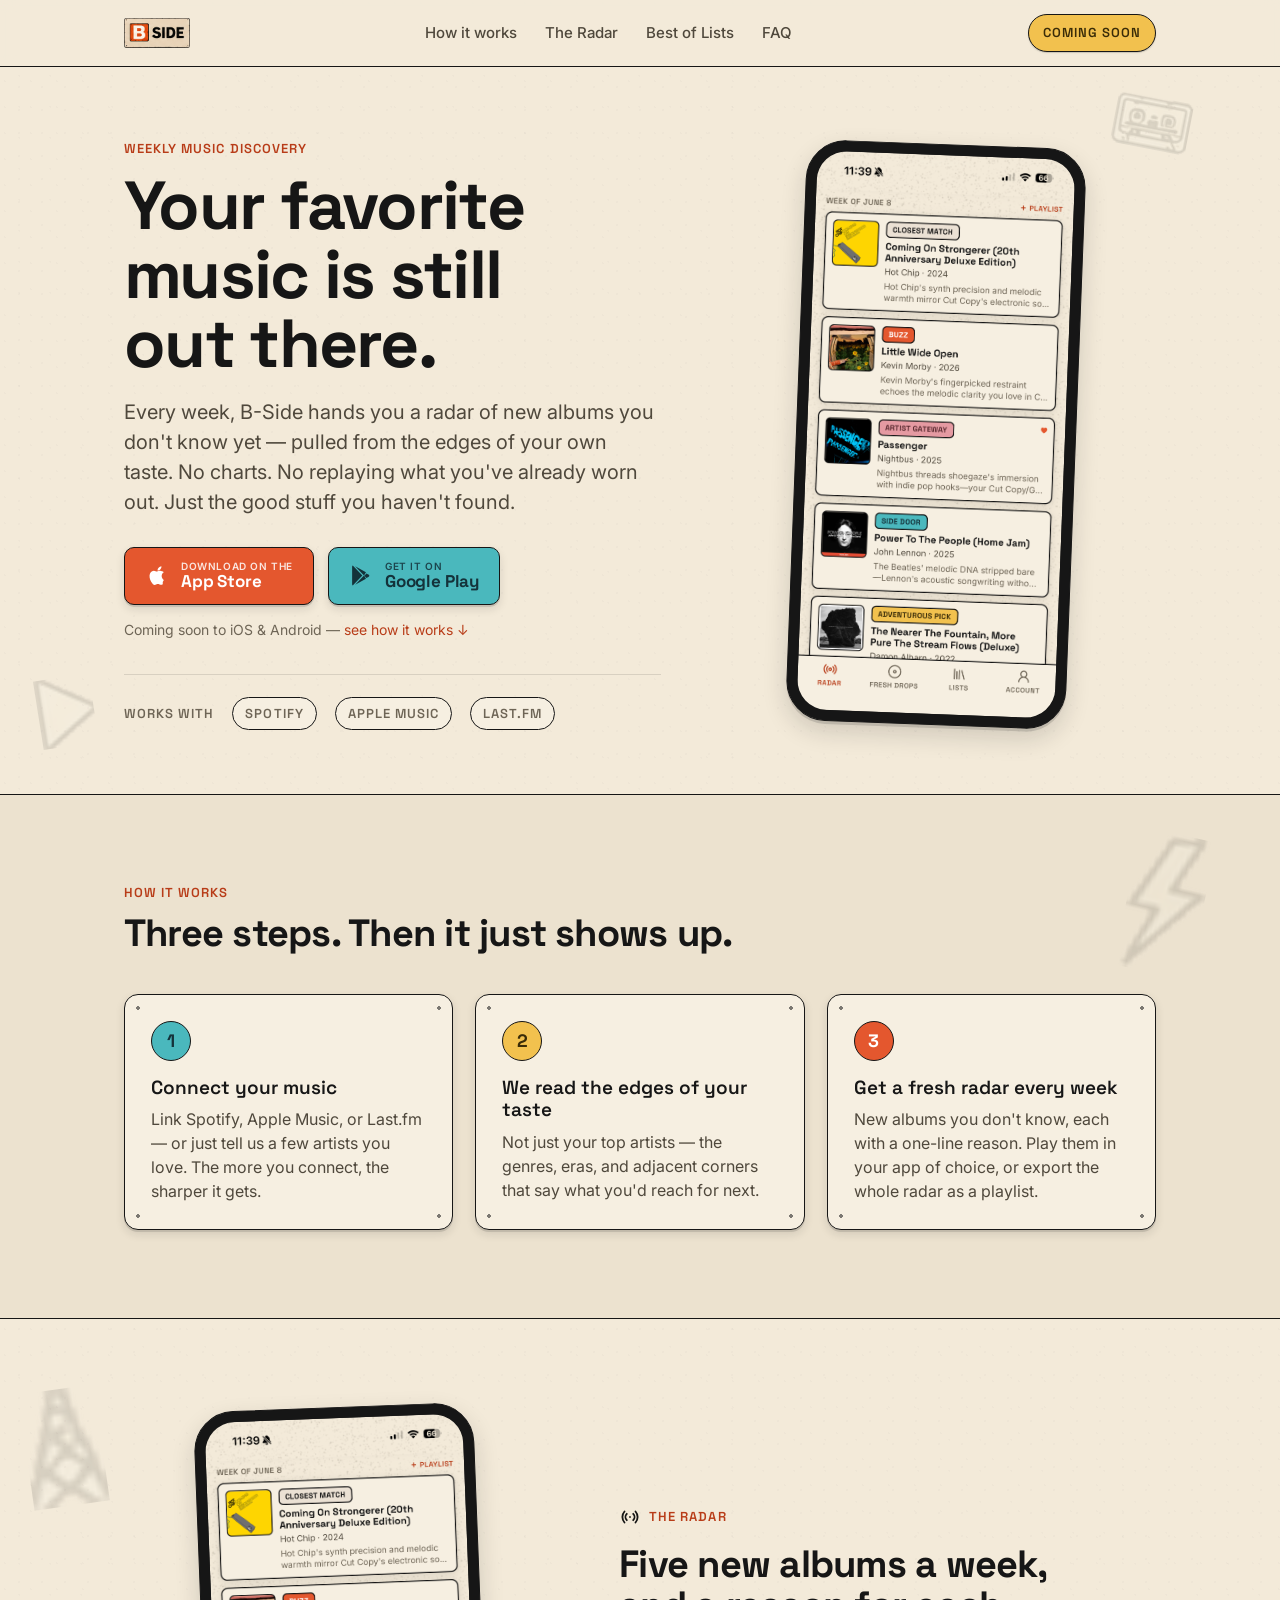
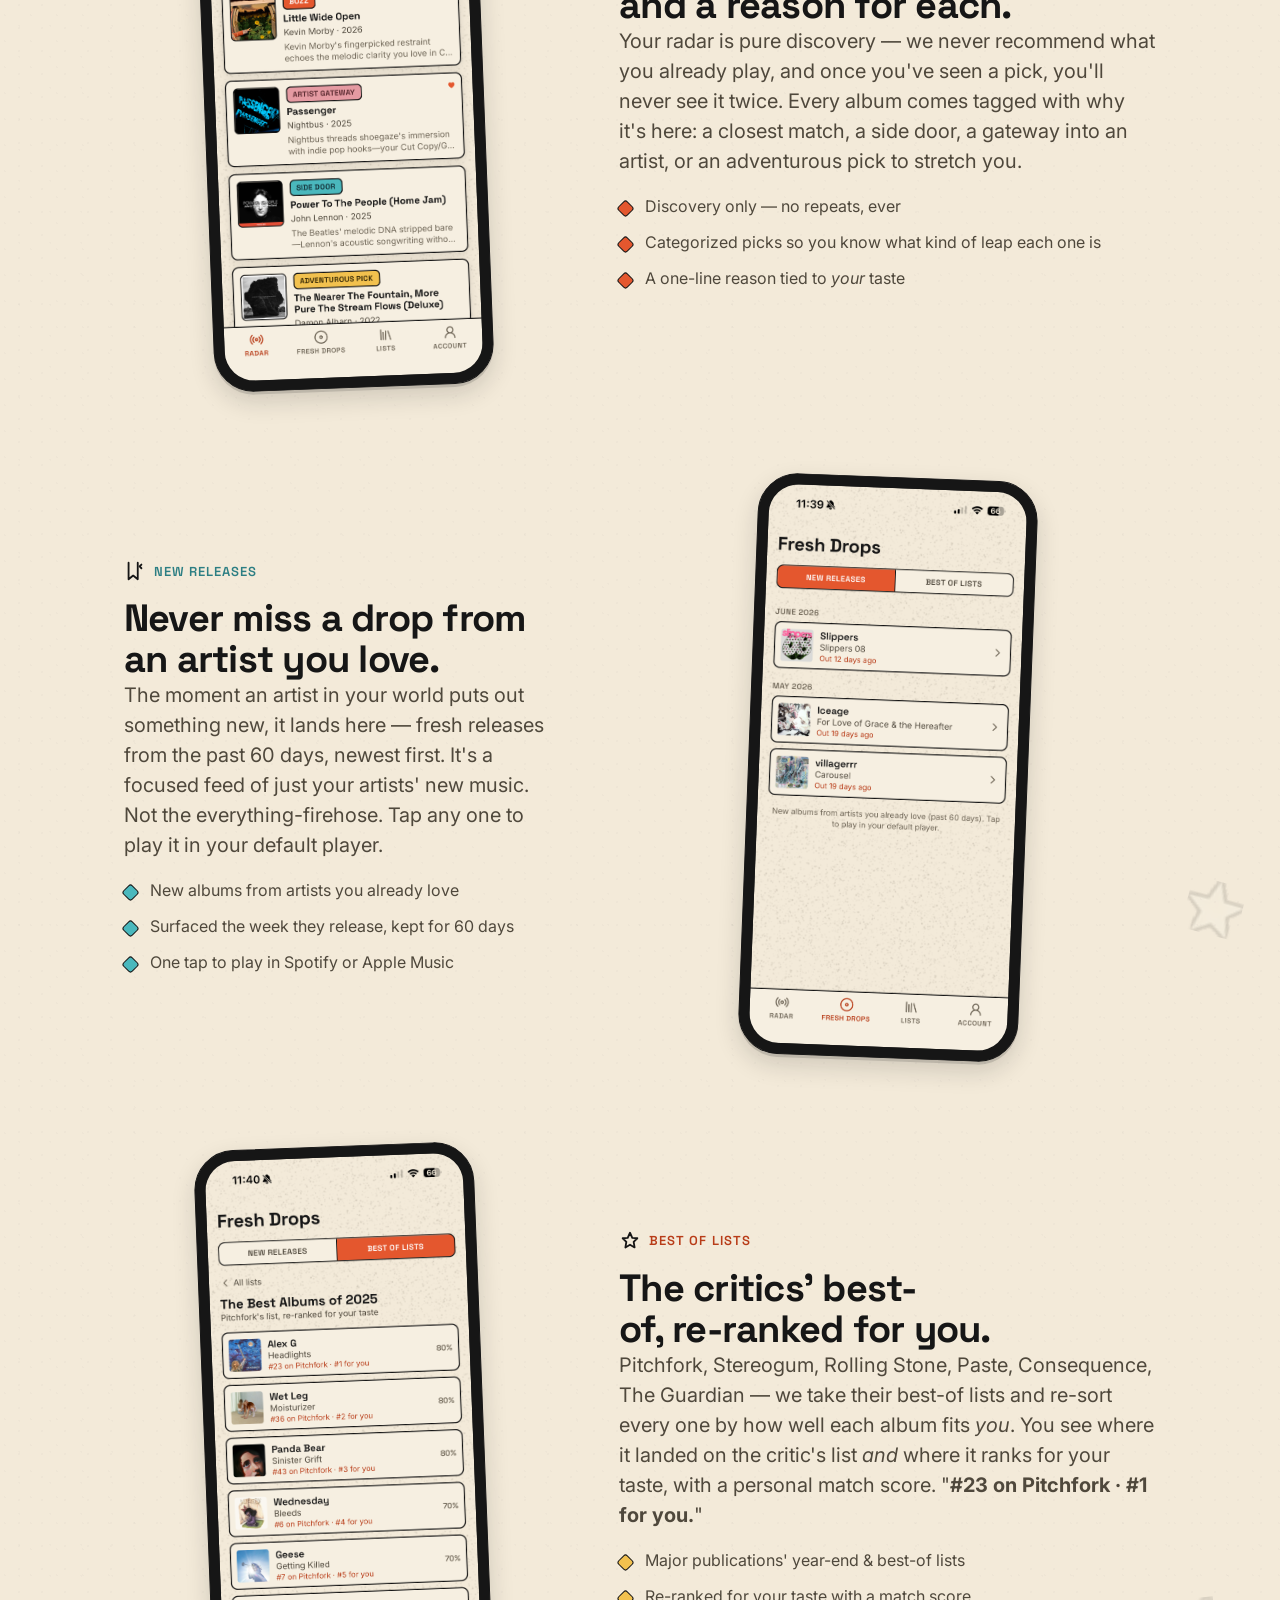
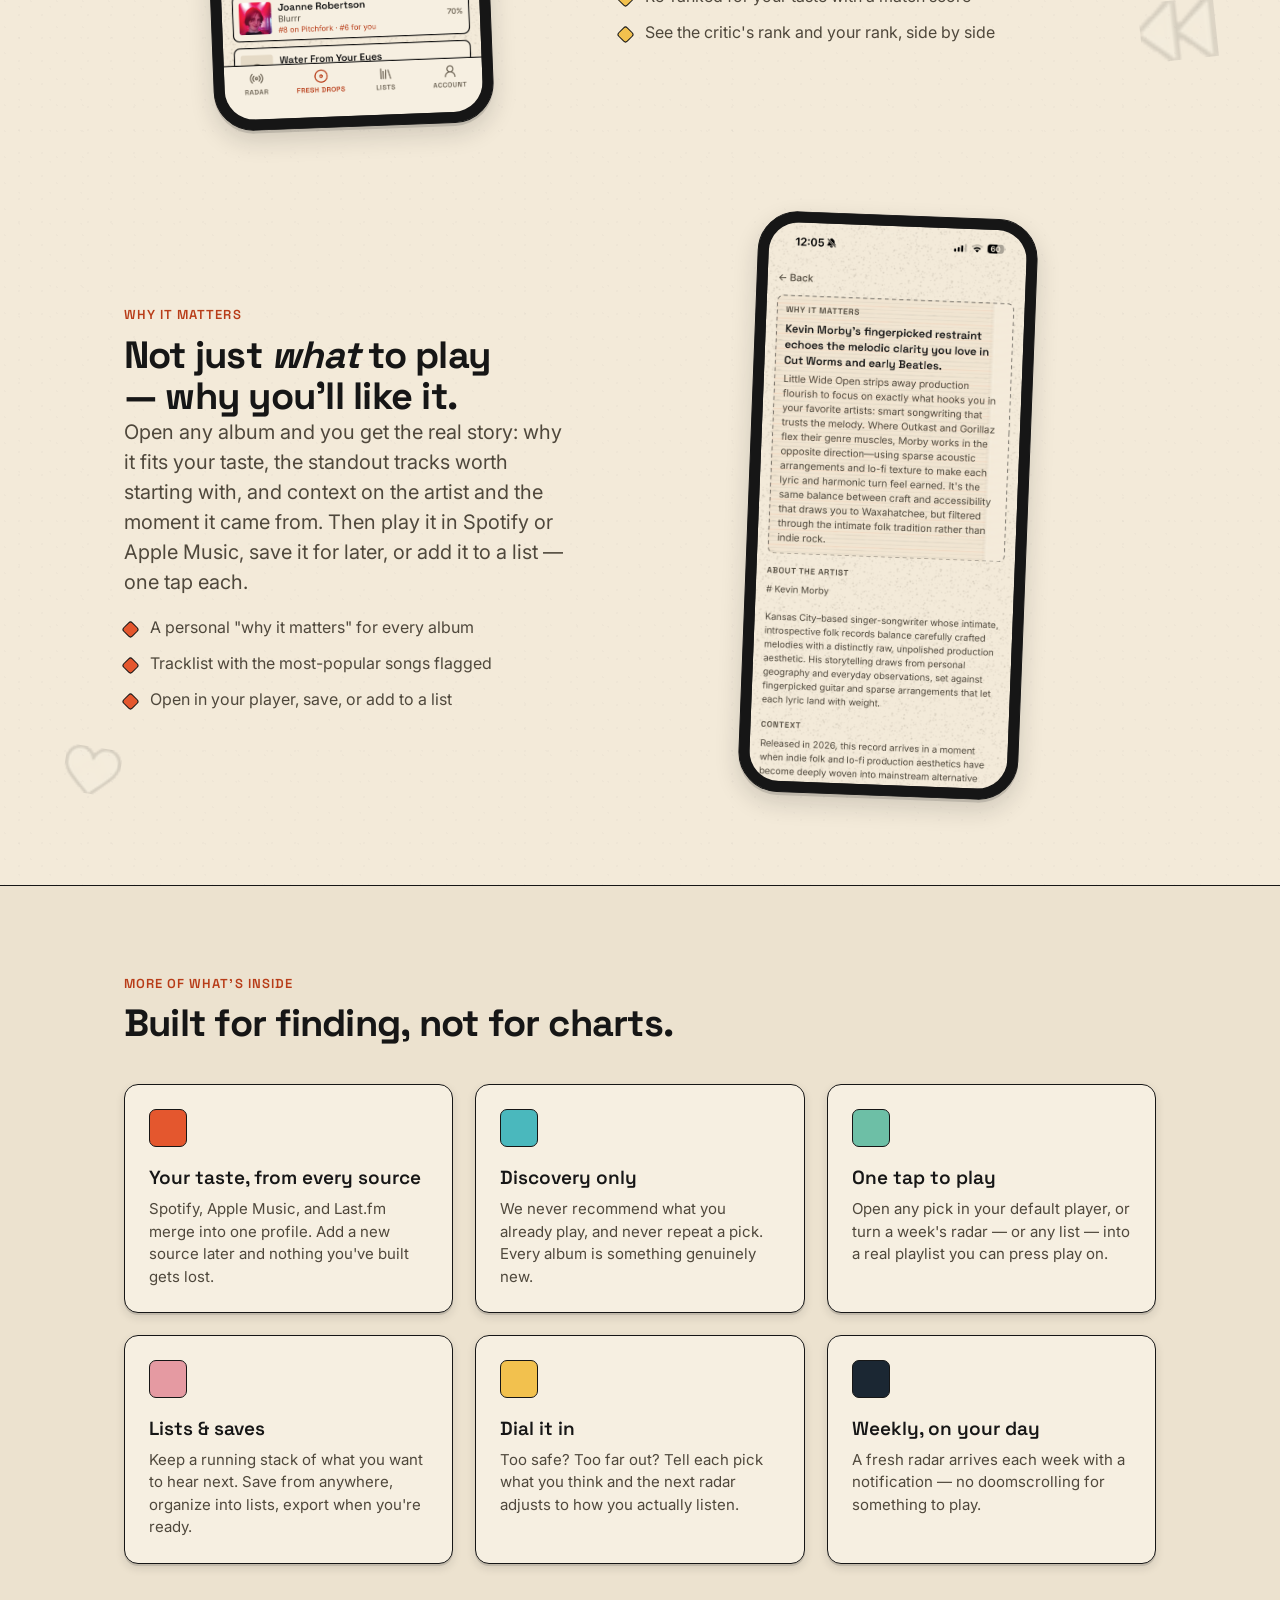
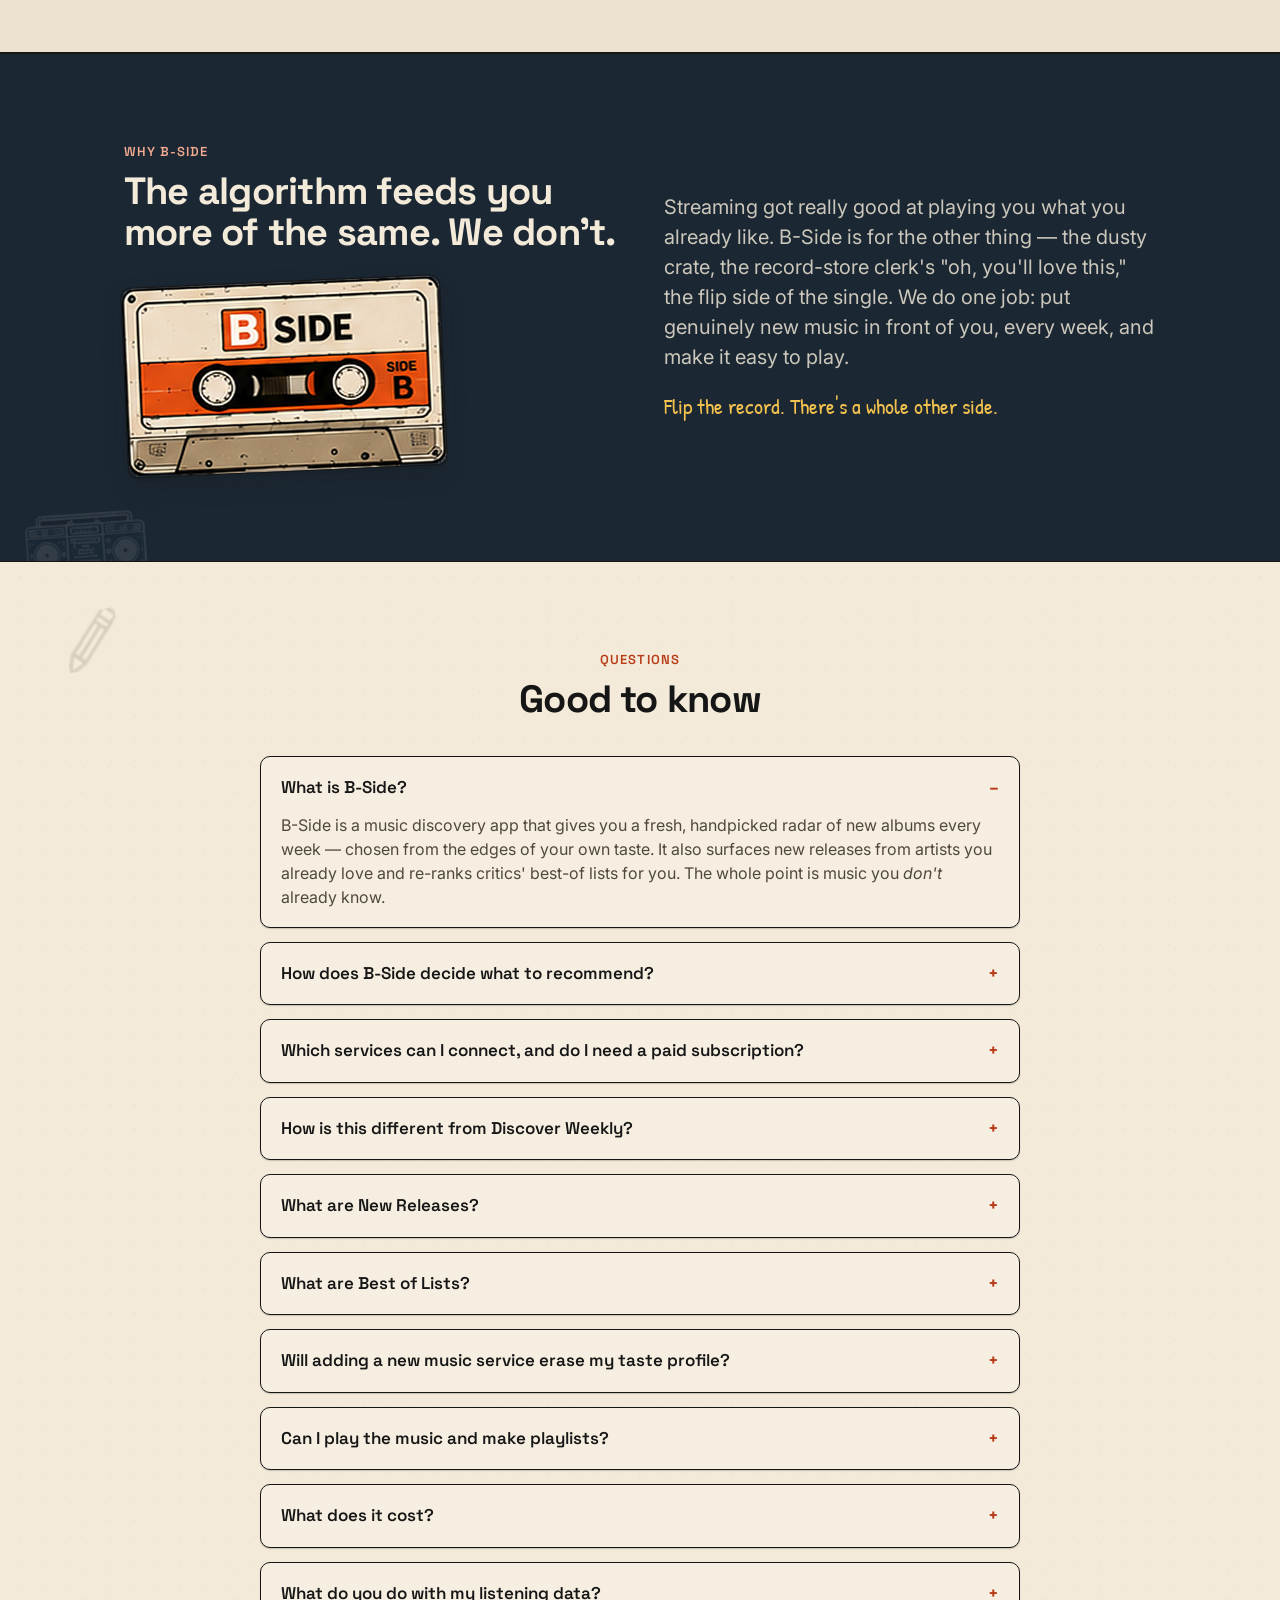
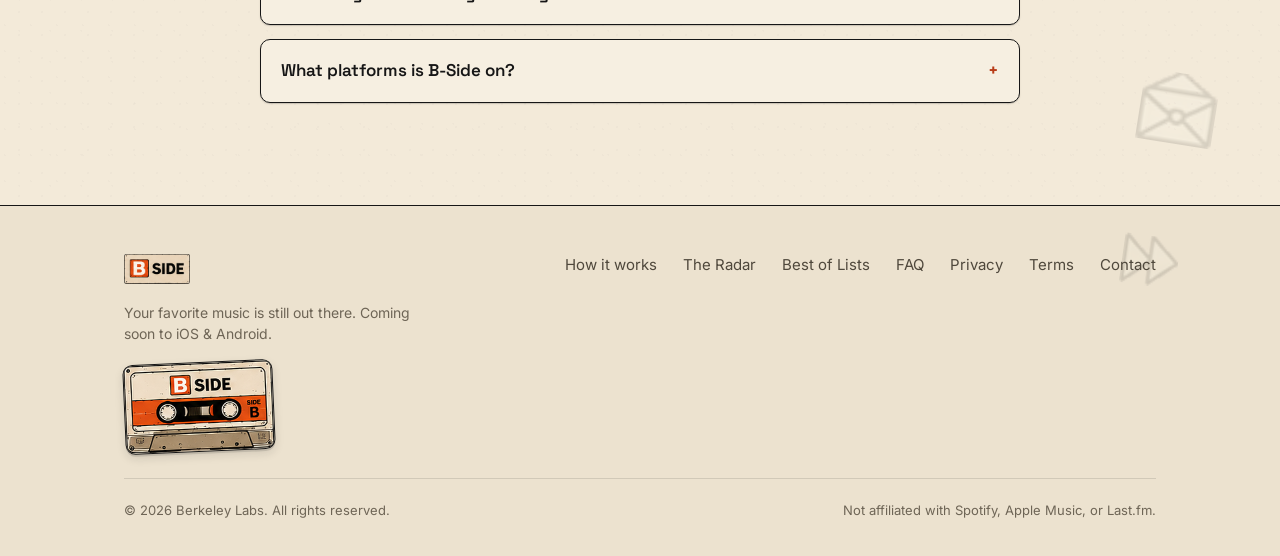
==== index.html @ 0d9038e8 "Landing v2: real screenshots, store buttons, brand assets, SEO, funky scatter - Replace fake hero mo" ====
<!DOCTYPE html>
<html lang="en">
<head>
  <meta charset="UTF-8" />
  <meta name="viewport" content="width=device-width, initial-scale=1.0" />

  <!-- Primary SEO -->
  <title>B-Side — Discover new music you'll actually love, every week</title>
  <meta name="description" content="B-Side is a weekly music discovery app. Connect Spotify, Apple Music, or Last.fm and get a handpicked radar of new albums you don't know yet — plus new releases from artists you love and critics' best-of lists re-ranked for your taste. Discovery only. No repeats." />
  <link rel="canonical" href="https://trybside.com/" />
  <meta name="theme-color" content="#F3EAD9" />
  <link rel="icon" href="assets/app-icon-ios.png" />
  <link rel="apple-touch-icon" href="assets/app-icon-ios.png" />

  <!-- Open Graph / Twitter -->
  <meta property="og:type" content="website" />
  <meta property="og:site_name" content="B-Side" />
  <meta property="og:title" content="B-Side — Discover new music you'll actually love, every week" />
  <meta property="og:description" content="A weekly radar of albums you don't know yet, from the edges of your own taste. New releases from artists you love + critics' best-of lists re-ranked for you." />
  <meta property="og:url" content="https://trybside.com/" />
  <meta property="og:image" content="https://trybside.com/assets/radar.png" />
  <meta name="twitter:card" content="summary_large_image" />
  <meta name="twitter:title" content="B-Side — Discover new music you'll actually love" />
  <meta name="twitter:description" content="A weekly radar of new albums from the edges of your taste. Discovery only." />
  <meta name="twitter:image" content="https://trybside.com/assets/radar.png" />

  <link rel="preconnect" href="https://fonts.googleapis.com">
  <link rel="preconnect" href="https://fonts.gstatic.com" crossorigin>
  <link href="https://fonts.googleapis.com/css2?family=Space+Grotesk:wght@400;500;600;700&family=Inter:wght@400;500;600;700&family=Patrick+Hand&display=swap" rel="stylesheet">
  <link rel="stylesheet" href="styles.css" />

  <!-- Structured data: app + FAQ (helps Google rich results + AI agents parse the page) -->
  <script type="application/ld+json">
  {
    "@context": "https://schema.org",
    "@type": "SoftwareApplication",
    "name": "B-Side",
    "applicationCategory": "MusicApplication",
    "operatingSystem": "iOS, Android",
    "description": "B-Side is a weekly music discovery app. Connect Spotify, Apple Music, or Last.fm and receive a handpicked radar of new albums you don't already know, plus new releases from artists you love and critics' best-of lists re-ranked for your taste.",
    "url": "https://trybside.com/",
    "image": "https://trybside.com/assets/radar.png",
    "offers": { "@type": "Offer", "category": "subscription" },
    "publisher": { "@type": "Organization", "name": "Berkeley Labs" }
  }
  </script>
  <script type="application/ld+json">
  {
    "@context": "https://schema.org",
    "@type": "FAQPage",
    "mainEntity": [
      { "@type": "Question", "name": "What is B-Side?", "acceptedAnswer": { "@type": "Answer", "text": "B-Side is a music discovery app that gives you a fresh, handpicked radar of new albums every week — chosen from the edges of your own taste. It also surfaces new releases from artists you already love and re-ranks critics' best-of lists for you. It focuses only on music you don't already know." } },
      { "@type": "Question", "name": "How does B-Side decide what to recommend?", "acceptedAnswer": { "@type": "Answer", "text": "B-Side builds a taste profile from the music services you connect (Spotify, Apple Music, Last.fm) and any artists you tell it you love. It looks beyond your top artists to the genres, eras, and adjacent corners of your taste, then finds new albums that fit — never repeating a pick you've already seen." } },
      { "@type": "Question", "name": "Which music services can I connect, and do I need a paid subscription?", "acceptedAnswer": { "@type": "Answer", "text": "You can connect Spotify, Apple Music, and/or Last.fm to shape your recommendations — connect as many as you like. To play full albums and export playlists you use your own streaming app. You can also skip connecting and just pick a few favorite artists to get started." } },
      { "@type": "Question", "name": "How is B-Side different from Spotify's Discover Weekly?", "acceptedAnswer": { "@type": "Answer", "text": "Streaming recommendations are tuned to keep you listening to what you already like. B-Side is tuned to find what you don't know yet, never repeats a recommendation, and pulls from critics' lists and new releases — not just one platform's listening signals." } },
      { "@type": "Question", "name": "What are New Releases in B-Side?", "acceptedAnswer": { "@type": "Answer", "text": "New Releases shows brand-new albums from artists you already love, surfaced the week they come out and kept for 60 days. It's a focused feed of just your artists' new music, not an overwhelming firehose of everything released." } },
      { "@type": "Question", "name": "What are Best of Lists?", "acceptedAnswer": { "@type": "Answer", "text": "B-Side takes critics' year-end and best-of lists from publications like Pitchfork, Stereogum, Rolling Stone, Paste, Consequence, and The Guardian, and re-ranks each list specifically for your taste — so you see where an album landed on the critic's list and where it ranks for you, with a personal match score." } },
      { "@type": "Question", "name": "Will adding a new music service erase my taste profile?", "acceptedAnswer": { "@type": "Answer", "text": "No. Sources are additive — each one merges in without overwriting the others. You can connect Last.fm months after Spotify and keep everything you've built; the recommendations just get sharper." } },
      { "@type": "Question", "name": "Can I play the music and make playlists?", "acceptedAnswer": { "@type": "Answer", "text": "Yes. Open any album in your default player (Spotify or Apple Music), and turn a week's radar or any list into a real playlist you can press play on." } },
      { "@type": "Question", "name": "What platforms is B-Side available on?", "acceptedAnswer": { "@type": "Answer", "text": "B-Side is a mobile app for iOS and Android." } }
    ]
  }
  </script>
</head>
<body>

  <!-- ===================== NAV ===================== -->
  <header class="nav">
    <div class="container nav__inner">
      <a class="wordmark" href="/"><img class="logo-img" src="assets/wordmark.png" alt="B-Side" /></a>
      <nav class="nav__links">
        <a href="#how">How it works</a>
        <a href="#radar">The Radar</a>
        <a href="#best-of">Best of Lists</a>
        <a href="#faq">FAQ</a>
      </nav>
      <span class="pill">Coming soon</span>
    </div>
  </header>

  <!-- ===================== HERO ===================== -->
  <section class="hero">
    <img class="deco" src="assets/icons/cassette.png" alt="" aria-hidden="true" style="top:30px;right:7%;transform:rotate(11deg);">
    <img class="deco deco--sm" src="assets/icons/play.png" alt="" aria-hidden="true" style="bottom:48px;left:3%;transform:rotate(-9deg);">
    <div class="container hero__grid">
      <div class="hero__copy">
        <p class="eyebrow">Weekly music discovery</p>
        <h1 class="display" style="margin:12px 0 18px;">Your favorite music is still out there.</h1>
        <p class="lead">Every week, B-Side hands you a radar of new albums you don't know yet — pulled from the edges of your own taste. No charts. No replaying what you've already worn out. Just the good stuff you haven't found.</p>
        <div class="store-btns">
          <!-- TODO: set href to the real App Store listing URL once the app is live -->
          <a class="store-btn store-btn--orange" href="#" aria-label="Download B-Side on the App Store">
            <svg viewBox="0 0 24 24" aria-hidden="true"><path d="M17.05 20.28c-.98.95-2.05.8-3.08.35-1.09-.46-2.09-.48-3.24 0-1.44.62-2.2.44-3.06-.35C2.79 14.99 3.51 7.66 8.5 7.4c1.31.07 2.22.74 3 .77.93-.16 1.82-.74 3.04-.74.92.1 2.65.39 3.51 1.5-2.95 1.74-2.4 5.9.04 7.35-.31.7-.72 1.47-1.04 1.94zM12.03 7.25c-.15-2.23 1.66-4.07 3.74-4.25.29 2.58-2.34 4.5-3.74 4.25z"/></svg>
            <span class="store-btn__txt"><small>Download on the</small><b>App Store</b></span>
          </a>
          <!-- TODO: set href to the real Google Play listing URL once the app is live -->
          <a class="store-btn store-btn--teal" href="#" aria-label="Get B-Side on Google Play">
            <svg viewBox="0 0 24 24" aria-hidden="true"><path d="M3.6 2.4a1.4 1.4 0 0 0-.6 1.16v16.88c0 .47.23.9.6 1.16l9.2-9.6L3.6 2.4zM16.3 8.9 5.9 3.05l8.5 8.85 1.9-3zM18.9 11.2l-2.1-1.2-2.1 2.2 2.1 2.2 2.1-1.2c.8-.5.8-1.7 0-2.2zM5.9 20.95 16.3 15.1l-1.9-3-8.5 8.85z"/></svg>
            <span class="store-btn__txt"><small>Get it on</small><b>Google Play</b></span>
          </a>
        </div>
        <p class="hero__note muted">Coming soon to iOS &amp; Android — <a href="#how">see how it works ↓</a></p>
        <div class="sources-strip">
          <span>Works with</span>
          <span class="source-chip">Spotify</span>
          <span class="source-chip">Apple Music</span>
          <span class="source-chip">Last.fm</span>
        </div>
      </div>
      <div class="hero__visual">
        <div class="device device--tilt">
          <img src="assets/radar.png" alt="The B-Side weekly Radar: five new albums with category badges and a one-line reason for each pick." />
        </div>
      </div>
    </div>
  </section>

  <!-- ===================== HOW IT WORKS ===================== -->
  <section class="section" id="how" style="background:var(--bg-grouped);border-top:1.5px solid var(--border);border-bottom:1.5px solid var(--border);">
    <img class="deco" src="assets/icons/lightning.png" alt="" aria-hidden="true" style="top:38px;right:6%;transform:rotate(13deg);">
    <img class="deco deco--sm" src="assets/icons/headphones.png" alt="" aria-hidden="true" style="bottom:34px;left:4%;transform:rotate(-11deg);">
    <div class="container">
      <p class="eyebrow">How it works</p>
      <h2 class="h2" style="margin-top:10px;">Three steps. Then it just shows up.</h2>
      <div class="steps">
        <div class="step plate plate--rivets">
          <div class="step__n">1</div>
          <h3 class="h3">Connect your music</h3>
          <p>Link Spotify, Apple Music, or Last.fm — or just tell us a few artists you love. The more you connect, the sharper it gets.</p>
        </div>
        <div class="step plate plate--rivets">
          <div class="step__n">2</div>
          <h3 class="h3">We read the edges of your taste</h3>
          <p>Not just your top artists — the genres, eras, and adjacent corners that say what you'd reach for next.</p>
        </div>
        <div class="step plate plate--rivets">
          <div class="step__n">3</div>
          <h3 class="h3">Get a fresh radar every week</h3>
          <p>New albums you don't know, each with a one-line reason. Play them in your app of choice, or export the whole radar as a playlist.</p>
        </div>
      </div>
    </div>
  </section>

  <!-- ===================== SPOTLIGHT FEATURES ===================== -->
  <section class="section" id="radar">
    <img class="deco" src="assets/icons/antenna.png" alt="" aria-hidden="true" style="top:70px;left:2%;transform:rotate(-8deg);">
    <img class="deco deco--sm" src="assets/icons/star.png" alt="" aria-hidden="true" style="top:42%;right:3%;transform:rotate(15deg);">
    <img class="deco deco--sm" src="assets/icons/heart.png" alt="" aria-hidden="true" style="bottom:90px;left:5%;transform:rotate(9deg);">
    <img class="deco" src="assets/icons/rewind.png" alt="" aria-hidden="true" style="top:68%;right:5%;transform:rotate(-6deg);">
    <div class="container">

      <!-- The Radar -->
      <div class="spotlight">
        <div class="spotlight__media">
          <div class="device device--tilt-l"><img src="assets/radar.png" alt="The weekly Radar with five categorized album recommendations." /></div>
        </div>
        <div class="spotlight__copy">
          <p class="eyebrow spotlight__eyebrow">
            <svg class="line-icon spotlight__icon" viewBox="0 0 24 24"><path d="M12 12v0"/><path d="M8.5 8.5a5 5 0 0 0 0 7M15.5 8.5a5 5 0 0 1 0 7M6 6a9 9 0 0 0 0 12M18 6a9 9 0 0 1 0 12"/></svg>
            The Radar
          </p>
          <h2 class="h2" style="margin-top:10px;">Five new albums a week, and a reason for each.</h2>
          <p class="lead">Your radar is pure discovery — we never recommend what you already play, and once you've seen a pick, you'll never see it twice. Every album comes tagged with why it's here: a closest match, a side door, a gateway into an artist, or an adventurous pick to stretch you.</p>
          <ul>
            <li>Discovery only — no repeats, ever</li>
            <li>Categorized picks so you know what kind of leap each one is</li>
            <li>A one-line reason tied to <em>your</em> taste</li>
          </ul>
        </div>
      </div>

      <!-- New Releases -->
      <div class="spotlight spotlight--rev spotlight--teal">
        <div class="spotlight__media">
          <div class="device device--tilt"><img src="assets/new-releases.png" alt="New Releases feed: brand-new albums from artists you already love, grouped by month." /></div>
        </div>
        <div class="spotlight__copy">
          <p class="eyebrow spotlight__eyebrow" style="color:var(--bs-teal-deep);">
            <svg class="line-icon spotlight__icon" viewBox="0 0 24 24"><path d="M5 3v18l5-4 5 4V3"/><path d="M19 5l-2 2 2 2"/></svg>
            New Releases
          </p>
          <h2 class="h2" style="margin-top:10px;">Never miss a drop from an artist you love.</h2>
          <p class="lead">The moment an artist in your world puts out something new, it lands here — fresh releases from the past 60 days, newest first. It's a focused feed of just your artists' new music. Not the everything-firehose. Tap any one to play it in your default player.</p>
          <ul>
            <li>New albums from artists you already love</li>
            <li>Surfaced the week they release, kept for 60 days</li>
            <li>One tap to play in Spotify or Apple Music</li>
          </ul>
        </div>
      </div>

      <!-- Best of Lists -->
      <div class="spotlight spotlight--yellow" id="best-of">
        <div class="spotlight__media">
          <div class="device device--tilt-l"><img src="assets/best-of-lists.png" alt="Best of Lists: a critic's best-of list re-ranked for your taste, showing each album's rank on the list, its rank for you, and a match score." /></div>
        </div>
        <div class="spotlight__copy">
          <p class="eyebrow spotlight__eyebrow" style="color:var(--bs-orange-deep);">
            <svg class="line-icon spotlight__icon" viewBox="0 0 24 24"><path d="M12 3l2.5 5.5L20 9l-4 4 1 6-5-3-5 3 1-6-4-4 5.5-.5z"/></svg>
            Best of Lists
          </p>
          <h2 class="h2" style="margin-top:10px;">The critics' best-of, re-ranked for you.</h2>
          <p class="lead">Pitchfork, Stereogum, Rolling Stone, Paste, Consequence, The Guardian — we take their best-of lists and re-sort every one by how well each album fits <em>you</em>. You see where it landed on the critic's list <em>and</em> where it ranks for your taste, with a personal match score. "<strong>#23 on Pitchfork · #1 for you.</strong>"</p>
          <ul>
            <li>Major publications' year-end &amp; best-of lists</li>
            <li>Re-ranked for your taste with a match score</li>
            <li>See the critic's rank and your rank, side by side</li>
          </ul>
        </div>
      </div>

      <!-- Album detail / Why it matters -->
      <div class="spotlight spotlight--rev">
        <div class="spotlight__media">
          <div class="device device--tilt"><img src="assets/album-why-2.PNG" alt="An album detail page: why this album matters for your taste, plus context on the artist." /></div>
        </div>
        <div class="spotlight__copy">
          <p class="eyebrow spotlight__eyebrow">Why it matters</p>
          <h2 class="h2" style="margin-top:10px;">Not just <em>what</em> to play — why you'll like it.</h2>
          <p class="lead">Open any album and you get the real story: why it fits your taste, the standout tracks worth starting with, and context on the artist and the moment it came from. Then play it in Spotify or Apple Music, save it for later, or add it to a list — one tap each.</p>
          <ul>
            <li>A personal "why it matters" for every album</li>
            <li>Tracklist with the most-popular songs flagged</li>
            <li>Open in your player, save, or add to a list</li>
          </ul>
        </div>
      </div>

    </div>
  </section>

  <!-- ===================== SECONDARY FEATURES ===================== -->
  <section class="section" style="background:var(--bg-grouped);border-top:1.5px solid var(--border);border-bottom:1.5px solid var(--border);">
    <div class="container">
      <p class="eyebrow">More of what's inside</p>
      <h2 class="h2" style="margin-top:10px;">Built for finding, not for charts.</h2>
      <div class="features">
        <div class="feature plate">
          <span class="feature__tag t-orange"></span>
          <h3 class="h3">Your taste, from every source</h3>
          <p>Spotify, Apple Music, and Last.fm merge into one profile. Add a new source later and nothing you've built gets lost.</p>
        </div>
        <div class="feature plate">
          <span class="feature__tag t-teal"></span>
          <h3 class="h3">Discovery only</h3>
          <p>We never recommend what you already play, and never repeat a pick. Every album is something genuinely new.</p>
        </div>
        <div class="feature plate">
          <span class="feature__tag t-mint"></span>
          <h3 class="h3">One tap to play</h3>
          <p>Open any pick in your default player, or turn a week's radar — or any list — into a real playlist you can press play on.</p>
        </div>
        <div class="feature plate">
          <span class="feature__tag t-pink"></span>
          <h3 class="h3">Lists &amp; saves</h3>
          <p>Keep a running stack of what you want to hear next. Save from anywhere, organize into lists, export when you're ready.</p>
        </div>
        <div class="feature plate">
          <span class="feature__tag t-yellow"></span>
          <h3 class="h3">Dial it in</h3>
          <p>Too safe? Too far out? Tell each pick what you think and the next radar adjusts to how you actually listen.</p>
        </div>
        <div class="feature plate">
          <span class="feature__tag t-navy"></span>
          <h3 class="h3">Weekly, on your day</h3>
          <p>A fresh radar arrives each week with a notification — no doomscrolling for something to play.</p>
        </div>
      </div>
    </div>
  </section>

  <!-- ===================== PITCH BAND ===================== -->
  <section class="section band">
    <img class="deco deco--lg" src="assets/icons/boombox-system.png" alt="" aria-hidden="true" style="bottom:-10px;left:2%;transform:rotate(-4deg);filter:invert(1);opacity:0.10;">
    <div class="container band__grid">
      <div>
        <p class="eyebrow" style="color:var(--bs-orange-soft);">Why B-Side</p>
        <h2 class="h2" style="margin-top:10px;">The algorithm feeds you more of the same. We don't.</h2>
        <img class="cassette cassette--tilt" src="assets/splash-logo.png" alt="The B-Side cassette" style="margin-top:28px;max-width:320px;" />
      </div>
      <div>
        <p class="lead">Streaming got really good at playing you what you already like. B-Side is for the other thing — the dusty crate, the record-store clerk's "oh, you'll love this," the flip side of the single. We do one job: put genuinely new music in front of you, every week, and make it easy to play.</p>
        <p class="hand" style="color:var(--bs-yellow);margin-top:18px;">Flip the record. There's a whole other side.</p>
      </div>
    </div>
  </section>

  <!-- ===================== FAQ ===================== -->
  <section class="section" id="faq">
    <img class="deco deco--sm" src="assets/icons/pencil.png" alt="" aria-hidden="true" style="top:50px;left:5%;transform:rotate(-12deg);">
    <img class="deco" src="assets/icons/envelope.png" alt="" aria-hidden="true" style="bottom:60px;right:5%;transform:rotate(9deg);">
    <div class="container">
      <p class="eyebrow" style="text-align:center;">Questions</p>
      <h2 class="h2" style="text-align:center;margin-top:10px;">Good to know</h2>
      <div class="faq">
        <details open>
          <summary>What is B-Side?</summary>
          <p>B-Side is a music discovery app that gives you a fresh, handpicked radar of new albums every week — chosen from the edges of your own taste. It also surfaces new releases from artists you already love and re-ranks critics' best-of lists for you. The whole point is music you <em>don't</em> already know.</p>
        </details>
        <details>
          <summary>How does B-Side decide what to recommend?</summary>
          <p>It builds a taste profile from the services you connect and the artists you tell it you love, then looks beyond your top artists to the genres, eras, and adjacent corners of your taste to find new albums that fit. It never repeats a pick you've already seen.</p>
        </details>
        <details>
          <summary>Which services can I connect, and do I need a paid subscription?</summary>
          <p>You can connect Spotify, Apple Music, and/or Last.fm to shape your recommendations — as many as you like. To play full albums and export playlists, you use your own streaming app. You can also skip connecting and just pick a few favorite artists to start.</p>
        </details>
        <details>
          <summary>How is this different from Discover Weekly?</summary>
          <p>Those are tuned to keep you listening to what you already like. B-Side is tuned to find what you <em>don't</em> know yet, never repeats a pick, and pulls from critics' lists and new releases — not just one platform's listening signals.</p>
        </details>
        <details>
          <summary>What are New Releases?</summary>
          <p>A focused feed of brand-new albums from artists you already love, surfaced the week they drop and kept for 60 days — newest first. Just your artists' new music, not a firehose of everything released.</p>
        </details>
        <details>
          <summary>What are Best of Lists?</summary>
          <p>We take critics' best-of lists (Pitchfork, Stereogum, Rolling Stone, Paste, Consequence, The Guardian and more) and re-rank each one for your taste — showing the critic's rank, your rank, and a personal match score for every album.</p>
        </details>
        <details>
          <summary>Will adding a new music service erase my taste profile?</summary>
          <p>No. Sources are additive — each merges in without overwriting the others. Connect Last.fm months after Spotify and you keep everything you've built; the picks just get sharper.</p>
        </details>
        <details>
          <summary>Can I play the music and make playlists?</summary>
          <p>Yes. Open any album in your default player (Spotify or Apple Music), and turn a week's radar or any list into a real playlist you can press play on.</p>
        </details>
        <details>
          <summary>What does it cost?</summary>
          <p><span class="placeholder">[Pricing copy — fill in: trial length + monthly/annual price.]</span> Cancel anytime.</p>
        </details>
        <details>
          <summary>What do you do with my listening data?</summary>
          <p>We use it only to build your recommendations — never sold, never shared for advertising. See our <a href="privacy.html">Privacy Policy</a> for details, and delete your account and data anytime from the app.</p>
        </details>
        <details>
          <summary>What platforms is B-Side on?</summary>
          <p>B-Side is a mobile app for iOS and Android. <span class="placeholder">[Add store links when live.]</span></p>
        </details>
      </div>
    </div>
  </section>

  <!-- ===================== FOOTER ===================== -->
  <footer class="footer">
    <img class="deco deco--sm" src="assets/icons/fast-forward.png" alt="" aria-hidden="true" style="top:30px;right:8%;transform:rotate(8deg);">
    <div class="container">
      <div class="footer__grid">
        <div>
          <a class="wordmark" href="/"><img class="logo-img" src="assets/wordmark.png" alt="B-Side" /></a>
          <p class="muted" style="margin-top:12px;max-width:300px;font-size:14px;">Your favorite music is still out there. Coming soon to iOS &amp; Android.</p>
          <img class="cassette cassette--sm cassette--tilt" src="assets/splash-logo.png" alt="The B-Side cassette" style="margin-top:18px;" />
        </div>
        <div class="footer__links">
          <a href="#how">How it works</a>
          <a href="#radar">The Radar</a>
          <a href="#best-of">Best of Lists</a>
          <a href="#faq">FAQ</a>
          <a href="privacy.html">Privacy</a>
          <a href="terms.html">Terms</a>
          <a href="mailto:hello@trybside.com">Contact</a>
        </div>
      </div>
      <div class="footer__meta">
        <span>© 2026 Berkeley Labs. All rights reserved.</span>
        <span>Not affiliated with Spotify, Apple Music, or Last.fm.</span>
      </div>
    </div>
  </footer>

</body>
</html>
---- styles.css ----
/* ============================================================
   B-SIDE — Marketing site styles
   Self-contained port of the v3 design tokens (paper / ink /
   riveted-plate). Faithful to mobile/tailwind + Brand/Design System.
   ============================================================ */

:root {
  /* palette */
  --bs-ink:          #161616;
  --bs-orange:       #E4572E;
  --bs-orange-deep:  #B83C18;
  --bs-orange-soft:  #F2A98F;
  --bs-teal:         #4AB8BD;
  --bs-teal-deep:    #2C7E83;
  --bs-yellow:       #F2C14E;
  --bs-pink:         #E59AA2;
  --bs-mint:         #6DBFA6;
  --bs-navy:         #1B2733;
  --bs-warm-gray:    #A39E96;
  --bs-paper:        #F3EAD9;
  --bs-paper-2:      #ECE2CF;
  --bs-surface:      #F6EFE1;
  --bs-surface-sink: #E5DAC6;
  --field-bg:        #FBF6EC;

  /* semantic */
  --bg:             var(--bs-paper);
  --bg-grouped:     var(--bs-paper-2);
  --surface:        var(--bs-surface);
  --surface-dark:   var(--bs-navy);
  --text:           #161616;
  --text-secondary: #4F483C;
  --text-muted:     #6E6556;
  --text-on-dark:   #F3EAD9;
  --text-link:      var(--bs-orange-deep);
  --border:         #161616;
  --divider:        rgba(22,22,22,0.12);

  /* radii + elevation */
  --r-sm: 7px; --r-md: 10px; --r-lg: 14px; --r-pill: 999px;
  --shadow-sm: 0 1px 0 rgba(22,22,22,0.10), 0 1px 2px rgba(22,22,22,0.10);
  --shadow-md: 0 2px 0 rgba(22,22,22,0.12), 0 4px 10px rgba(22,22,22,0.12);
  --shadow-lg: 0 3px 0 rgba(22,22,22,0.14), 0 10px 24px rgba(22,22,22,0.16);

  /* type */
  --font-display: 'Space Grotesk', 'Inter', system-ui, sans-serif;
  --font-body:    'Inter', system-ui, -apple-system, sans-serif;
  --font-hand:    'Patrick Hand', 'Comic Sans MS', cursive;
  --tracking-caps: 0.08em;
}

* { box-sizing: border-box; margin: 0; padding: 0; }

html { scroll-behavior: smooth; }

body {
  font-family: var(--font-body);
  background: var(--bg);
  color: var(--text);
  line-height: 1.5;
  -webkit-font-smoothing: antialiased;
  /* subtle paper grain via layered gradients (no external image) */
  background-image:
    radial-gradient(circle at 18% 12%, rgba(22,22,22,0.020) 0 1px, transparent 1px),
    radial-gradient(circle at 62% 44%, rgba(22,22,22,0.018) 0 1px, transparent 1px),
    radial-gradient(circle at 84% 78%, rgba(22,22,22,0.020) 0 1px, transparent 1px);
  background-size: 26px 26px, 31px 31px, 23px 23px;
}

a { color: var(--text-link); text-decoration: none; }
a:hover { text-decoration: underline; }

.container { width: 100%; max-width: 1080px; margin: 0 auto; padding: 0 24px; }
.section { padding: 88px 0; }
.section--tight { padding: 56px 0; }

/* ---------- type ---------- */
.eyebrow {
  font-family: var(--font-display); font-weight: 600; font-size: 13px;
  letter-spacing: var(--tracking-caps); text-transform: uppercase;
  color: var(--bs-orange-deep);
}
.display {
  font-family: var(--font-display); font-weight: 700;
  font-size: clamp(40px, 7vw, 68px); line-height: 1.02;
  letter-spacing: -0.025em; text-wrap: balance;
}
.h2 {
  font-family: var(--font-display); font-weight: 700;
  font-size: clamp(26px, 4vw, 38px); line-height: 1.08;
  letter-spacing: -0.02em; text-wrap: balance;
}
.h3 {
  font-family: var(--font-display); font-weight: 600;
  font-size: 19px; line-height: 1.2;
}
.lead { font-size: clamp(17px, 2.2vw, 20px); color: var(--text-secondary); text-wrap: pretty; }
.hand { font-family: var(--font-hand); font-size: 22px; color: var(--text-secondary); }
.muted { color: var(--text-muted); }

/* ---------- plate (the signature motif) ---------- */
.plate {
  position: relative;
  background: var(--surface);
  border: 1.5px solid var(--border);
  border-radius: var(--r-lg);
  box-shadow: var(--shadow-md);
}
/* corner rivets */
.plate--rivets::before,
.plate--rivets::after,
.plate > .rivets::before,
.plate > .rivets::after { content: none; }
.plate--rivets {
  background-image:
    radial-gradient(circle, rgba(22,22,22,0.55) 0 1.6px, transparent 2px),
    radial-gradient(circle, rgba(22,22,22,0.55) 0 1.6px, transparent 2px),
    radial-gradient(circle, rgba(22,22,22,0.55) 0 1.6px, transparent 2px),
    radial-gradient(circle, rgba(22,22,22,0.55) 0 1.6px, transparent 2px);
  background-position: 10px 10px, calc(100% - 10px) 10px, 10px calc(100% - 10px), calc(100% - 10px) calc(100% - 10px);
  background-repeat: no-repeat;
  background-size: 6px 6px;
}

/* ---------- buttons ---------- */
.btn {
  display: inline-flex; align-items: center; justify-content: center; gap: 8px;
  font-family: var(--font-display); font-weight: 700; font-size: 15px;
  letter-spacing: 0.04em; text-transform: uppercase;
  padding: 14px 22px; min-height: 48px;
  border: 1.5px solid var(--border); border-radius: var(--r-md);
  box-shadow: var(--shadow-sm); cursor: pointer; transition: transform .04s ease, box-shadow .12s ease;
}
.btn:hover { text-decoration: none; box-shadow: var(--shadow-md); }
.btn:active { transform: translateY(1px); box-shadow: inset 0 2px 4px rgba(22,22,22,0.14); }
.btn--primary { background: var(--bs-orange); color: #fff; }
.btn--secondary { background: var(--surface); color: var(--text); }
.btn--teal { background: var(--bs-teal); color: #14323A; }
.btn--ghost { background: transparent; border-color: transparent; box-shadow: none; }
.btn--lg { font-size: 16px; padding: 16px 28px; min-height: 54px; }

/* ---------- nav ---------- */
.nav {
  position: sticky; top: 0; z-index: 50;
  background: rgba(243,234,217,0.86); backdrop-filter: blur(8px);
  border-bottom: 1.5px solid var(--border);
}
.nav__inner { display: flex; align-items: center; justify-content: space-between; height: 66px; }
.nav__links { display: flex; align-items: center; gap: 28px; }
.nav__links a { color: var(--text-secondary); font-weight: 500; font-size: 15px; }
.nav__links a:hover { color: var(--text); }
.wordmark {
  display: inline-flex; align-items: center; gap: 9px;
  font-family: var(--font-display); font-weight: 700; font-size: 20px;
  letter-spacing: -0.01em; color: var(--text);
}
.wordmark:hover { text-decoration: none; }
.wordmark__badge {
  display: grid; place-items: center; width: 30px; height: 30px;
  background: var(--bs-ink); color: var(--bs-paper); border-radius: 7px;
  font-size: 15px; font-weight: 700; transform: rotate(-4deg);
}

/* ---------- hero ---------- */
.hero { padding: 72px 0 64px; }
.hero__grid { display: grid; grid-template-columns: 1.1fr 0.9fr; gap: 56px; align-items: center; }
.hero__cta { display: flex; gap: 12px; flex-wrap: wrap; margin-top: 28px; }
.hero__note { margin-top: 14px; font-size: 14px; }
.sources-strip {
  display: flex; align-items: center; gap: 18px; flex-wrap: wrap;
  margin-top: 34px; padding-top: 22px; border-top: 1px solid var(--divider);
}
.sources-strip span { font-family: var(--font-display); font-weight: 600; font-size: 13px;
  letter-spacing: var(--tracking-caps); text-transform: uppercase; color: var(--text-muted); }
.source-chip {
  font-weight: 600; font-size: 14px; color: var(--text-secondary);
  padding: 6px 12px; border: 1.5px solid var(--border); border-radius: var(--r-pill);
  background: var(--surface);
}

/* ---------- phone mockup ---------- */
.phone {
  position: relative; width: 290px; margin: 0 auto;
  background: var(--bs-navy); border: 1.5px solid var(--border);
  border-radius: 34px; padding: 14px; box-shadow: var(--shadow-lg);
  transform: rotate(2.5deg);
}
.phone__screen {
  background: var(--bs-paper); border-radius: 22px; overflow: hidden;
  border: 1px solid rgba(22,22,22,0.15);
}
.phone__top {
  background: var(--bs-ink); color: var(--bs-paper); padding: 14px 16px 12px;
  font-family: var(--font-display); font-weight: 700; letter-spacing: -0.01em;
}
.phone__top small { display: block; font-family: var(--font-body); font-weight: 500;
  font-size: 11px; letter-spacing: var(--tracking-caps); text-transform: uppercase;
  color: var(--bs-orange-soft); margin-bottom: 3px; }
.phone__body { padding: 14px; display: grid; gap: 12px; }

.rec-card { padding: 12px; border-radius: var(--r-md); }
.rec-card .badge {
  display: inline-block; font-family: var(--font-display); font-weight: 700; font-size: 10px;
  letter-spacing: var(--tracking-caps); text-transform: uppercase;
  padding: 3px 8px; border: 1.2px solid var(--border); border-radius: var(--r-pill); margin-bottom: 8px;
}
.rec-card .art {
  width: 100%; aspect-ratio: 1; border-radius: var(--r-sm); border: 1.5px solid var(--border);
  display: grid; place-items: center; font-family: var(--font-hand); font-size: 15px; color: rgba(22,22,22,0.5);
  margin-bottom: 9px;
}
.rec-card .title { font-family: var(--font-display); font-weight: 700; font-size: 15px; line-height: 1.1; }
.rec-card .artist { font-size: 13px; color: var(--text-secondary); }
.rec-card .why { font-size: 12px; color: var(--text-muted); margin-top: 6px; line-height: 1.35; }

/* ---------- steps ---------- */
.steps { display: grid; grid-template-columns: repeat(3, 1fr); gap: 22px; margin-top: 40px; }
.step { padding: 26px; }
.step__n {
  display: grid; place-items: center; width: 40px; height: 40px;
  font-family: var(--font-display); font-weight: 700; font-size: 18px;
  border: 1.5px solid var(--border); border-radius: var(--r-pill); margin-bottom: 16px;
}
.step:nth-child(1) .step__n { background: var(--bs-teal); color: #14323A; }
.step:nth-child(2) .step__n { background: var(--bs-yellow); color: #3A2C08; }
.step:nth-child(3) .step__n { background: var(--bs-orange); color: #fff; }
.step p { color: var(--text-secondary); margin-top: 8px; }

/* ---------- features ---------- */
.features { display: grid; grid-template-columns: repeat(3, 1fr); gap: 22px; margin-top: 40px; }
.feature { padding: 24px; }
.feature__tag {
  display: inline-block; width: 38px; height: 38px; border-radius: var(--r-sm);
  border: 1.5px solid var(--border); margin-bottom: 14px;
}
.feature h3 { margin-bottom: 8px; }
.feature p { color: var(--text-secondary); font-size: 15px; }
.t-orange { background: var(--bs-orange); } .t-teal { background: var(--bs-teal); }
.t-yellow { background: var(--bs-yellow); } .t-pink { background: var(--bs-pink); }
.t-mint { background: var(--bs-mint); } .t-navy { background: var(--bs-navy); }

/* ---------- pitch band ---------- */
.band { background: var(--bs-navy); color: var(--text-on-dark); border-top: 1.5px solid var(--border); border-bottom: 1.5px solid var(--border); }
.band .h2 { color: var(--text-on-dark); }
.band .lead { color: rgba(243,234,217,0.82); }
.band__grid { display: grid; grid-template-columns: 1fr 1fr; gap: 48px; align-items: center; }

/* ---------- faq ---------- */
.faq { max-width: 760px; margin: 36px auto 0; }
.faq details {
  border: 1.5px solid var(--border); border-radius: var(--r-md); background: var(--surface);
  padding: 18px 20px; margin-bottom: 14px; box-shadow: var(--shadow-sm);
}
.faq summary { font-family: var(--font-display); font-weight: 600; font-size: 17px; cursor: pointer; list-style: none; }
.faq summary::-webkit-details-marker { display: none; }
.faq summary::after { content: '+'; float: right; font-weight: 700; color: var(--bs-orange-deep); }
.faq details[open] summary::after { content: '–'; }
.faq p { margin-top: 12px; color: var(--text-secondary); }

/* ---------- final CTA ---------- */
.cta-final { text-align: center; }
.cta-final .display { margin-bottom: 18px; }
.waitlist { display: flex; gap: 10px; justify-content: center; max-width: 480px; margin: 26px auto 0; flex-wrap: wrap; }
.waitlist input {
  flex: 1; min-width: 220px; padding: 14px 16px; font-size: 16px; font-family: var(--font-body);
  background: var(--field-bg); border: 1.5px solid var(--border); border-radius: var(--r-md); color: var(--text);
}
.waitlist input:focus { outline: 2px solid var(--bs-teal); outline-offset: 1px; }

/* ---------- footer ---------- */
.footer { border-top: 1.5px solid var(--border); background: var(--bg-grouped); padding: 48px 0 36px; }
.footer__grid { display: flex; justify-content: space-between; align-items: flex-start; gap: 32px; flex-wrap: wrap; }
.footer__links { display: flex; gap: 26px; flex-wrap: wrap; }
.footer__links a { color: var(--text-secondary); font-size: 15px; }
.footer__meta { margin-top: 26px; padding-top: 22px; border-top: 1px solid var(--divider);
  display: flex; justify-content: space-between; gap: 16px; flex-wrap: wrap; font-size: 13px; color: var(--text-muted); }

/* ---------- legal pages ---------- */
.legal { max-width: 760px; margin: 0 auto; padding: 56px 24px 80px; }
.legal .eyebrow { display: block; margin-bottom: 10px; }
.legal h1 { font-family: var(--font-display); font-weight: 700; font-size: clamp(30px, 5vw, 44px);
  letter-spacing: -0.02em; margin-bottom: 8px; }
.legal__updated { color: var(--text-muted); font-size: 14px; margin-bottom: 12px; }
.legal__draft {
  background: var(--bs-yellow); border: 1.5px solid var(--border); border-radius: var(--r-md);
  padding: 12px 16px; font-size: 14px; color: #3A2C08; margin: 18px 0 34px; box-shadow: var(--shadow-sm);
}
.legal h2 { font-family: var(--font-display); font-weight: 700; font-size: 22px; margin: 34px 0 12px; }
.legal h3 { font-family: var(--font-display); font-weight: 600; font-size: 17px; margin: 22px 0 8px; }
.legal p, .legal li { color: var(--text-secondary); font-size: 16px; line-height: 1.65; }
.legal p { margin-bottom: 14px; }
.legal ul, .legal ol { margin: 0 0 16px 22px; }
.legal li { margin-bottom: 7px; }
.legal .placeholder { background: rgba(228,87,46,0.12); padding: 1px 5px; border-radius: 4px; font-style: italic; color: var(--bs-orange-deep); }

/* ---------- brand wordmark / logo img ---------- */
.logo-img { height: 30px; width: auto; display: block; }
.app-icon-img { width: 34px; height: 34px; border-radius: 8px; border: 1.5px solid var(--border); }

/* ---------- device frame (holds a real screenshot) ---------- */
.device {
  position: relative; width: 280px; margin: 0 auto;
  background: var(--bs-ink); border: 1.5px solid var(--border);
  border-radius: 40px; padding: 10px; box-shadow: var(--shadow-lg);
}
.device::before { /* speaker notch */
  content: ""; position: absolute; top: 16px; left: 50%; transform: translateX(-50%);
  width: 54px; height: 5px; border-radius: 3px; background: rgba(243,234,217,0.25); z-index: 2;
}
.device img { display: block; width: 100%; border-radius: 30px; }
.device--tilt { transform: rotate(2.2deg); }
.device--tilt-l { transform: rotate(-2.2deg); }

/* small store badges / pills */
.pill {
  display: inline-flex; align-items: center; gap: 7px;
  font-family: var(--font-display); font-weight: 600; font-size: 13px;
  letter-spacing: var(--tracking-caps); text-transform: uppercase;
  padding: 8px 14px; border: 1.5px solid var(--border); border-radius: var(--r-pill);
  background: var(--bs-yellow); color: #3A2C08; box-shadow: var(--shadow-sm);
}

/* ---------- feature spotlight (alternating screenshot + copy) ---------- */
.spotlight { display: grid; grid-template-columns: 0.9fr 1.1fr; gap: 56px; align-items: center; }
.spotlight + .spotlight { margin-top: 88px; }
.spotlight--rev .spotlight__media { order: 2; }
.spotlight__eyebrow { display: inline-flex; align-items: center; gap: 8px; }
.spotlight__icon { width: 22px; height: 22px; }
.spotlight ul { margin: 18px 0 0 0; list-style: none; display: grid; gap: 12px; }
.spotlight li { position: relative; padding-left: 26px; color: var(--text-secondary); }
.spotlight li::before {
  content: ""; position: absolute; left: 0; top: 8px; width: 11px; height: 11px;
  background: var(--bs-orange); border: 1.5px solid var(--border); border-radius: 3px; transform: rotate(45deg);
}
.spotlight--teal li::before { background: var(--bs-teal); }
.spotlight--yellow li::before { background: var(--bs-yellow); }

/* hand-drawn line icon (inline svg) inherits ink */
.line-icon { stroke: var(--bs-ink); stroke-width: 2; fill: none; stroke-linecap: round; stroke-linejoin: round; }

/* ---------- app-store download buttons ---------- */
.store-btns { display: flex; gap: 14px; flex-wrap: wrap; margin-top: 30px; }
.store-btn {
  display: inline-flex; align-items: center; gap: 11px;
  color: #fff; /* overridden per-variant */
  border: 1.5px solid var(--border); border-radius: var(--r-md);
  padding: 10px 20px; min-height: 58px; box-shadow: var(--shadow-md);
  transition: transform .04s ease, box-shadow .12s ease;
}
.store-btn:hover { text-decoration: none; box-shadow: var(--shadow-lg); }
.store-btn:active { transform: translateY(1px); box-shadow: var(--inset); }
.store-btn svg { width: 25px; height: 25px; fill: currentColor; flex-shrink: 0; }
.store-btn__txt { display: flex; flex-direction: column; line-height: 1.1; text-align: left; }
.store-btn__txt small {
  font-family: var(--font-body); font-weight: 600; font-size: 10px;
  letter-spacing: 0.06em; text-transform: uppercase; opacity: 0.85;
}
.store-btn__txt b { font-family: var(--font-display); font-weight: 700; font-size: 17px; letter-spacing: -0.01em; }
/* colorful variants */
.store-btn--orange { background: var(--bs-orange); color: #fff; }
.store-btn--teal   { background: var(--bs-teal);   color: #14323A; }

/* ---------- cassette logo (the splash artwork) ---------- */
.cassette {
  display: block; width: 100%; max-width: 360px; height: auto;
  border: 1.5px solid var(--border); border-radius: var(--r-md); box-shadow: var(--shadow-lg);
}
.cassette--tilt { transform: rotate(-2.5deg); }
.cassette--sm { max-width: 150px; box-shadow: var(--shadow-md); }

/* ---------- scattered decorative icons (funky marginalia) ---------- */
.section, .hero, .band, .footer { position: relative; overflow: hidden; }
.container { position: relative; z-index: 1; }
.deco {
  position: absolute; z-index: 0; pointer-events: none; user-select: none;
  width: 76px; height: auto; opacity: 0.12;
}
.deco--lg { width: 120px; opacity: 0.10; }
.deco--sm { width: 56px; }

/* ---------- responsive ---------- */
@media (max-width: 860px) {
  .hero__grid, .band__grid { grid-template-columns: 1fr; gap: 40px; }
  .hero__visual { order: -1; }
  .steps, .features { grid-template-columns: 1fr; }
  .spotlight { grid-template-columns: 1fr; gap: 32px; }
  .spotlight--rev .spotlight__media { order: -1; }
  .spotlight + .spotlight { margin-top: 56px; }
  .nav__links { display: none; }
  .section { padding: 64px 0; }
}
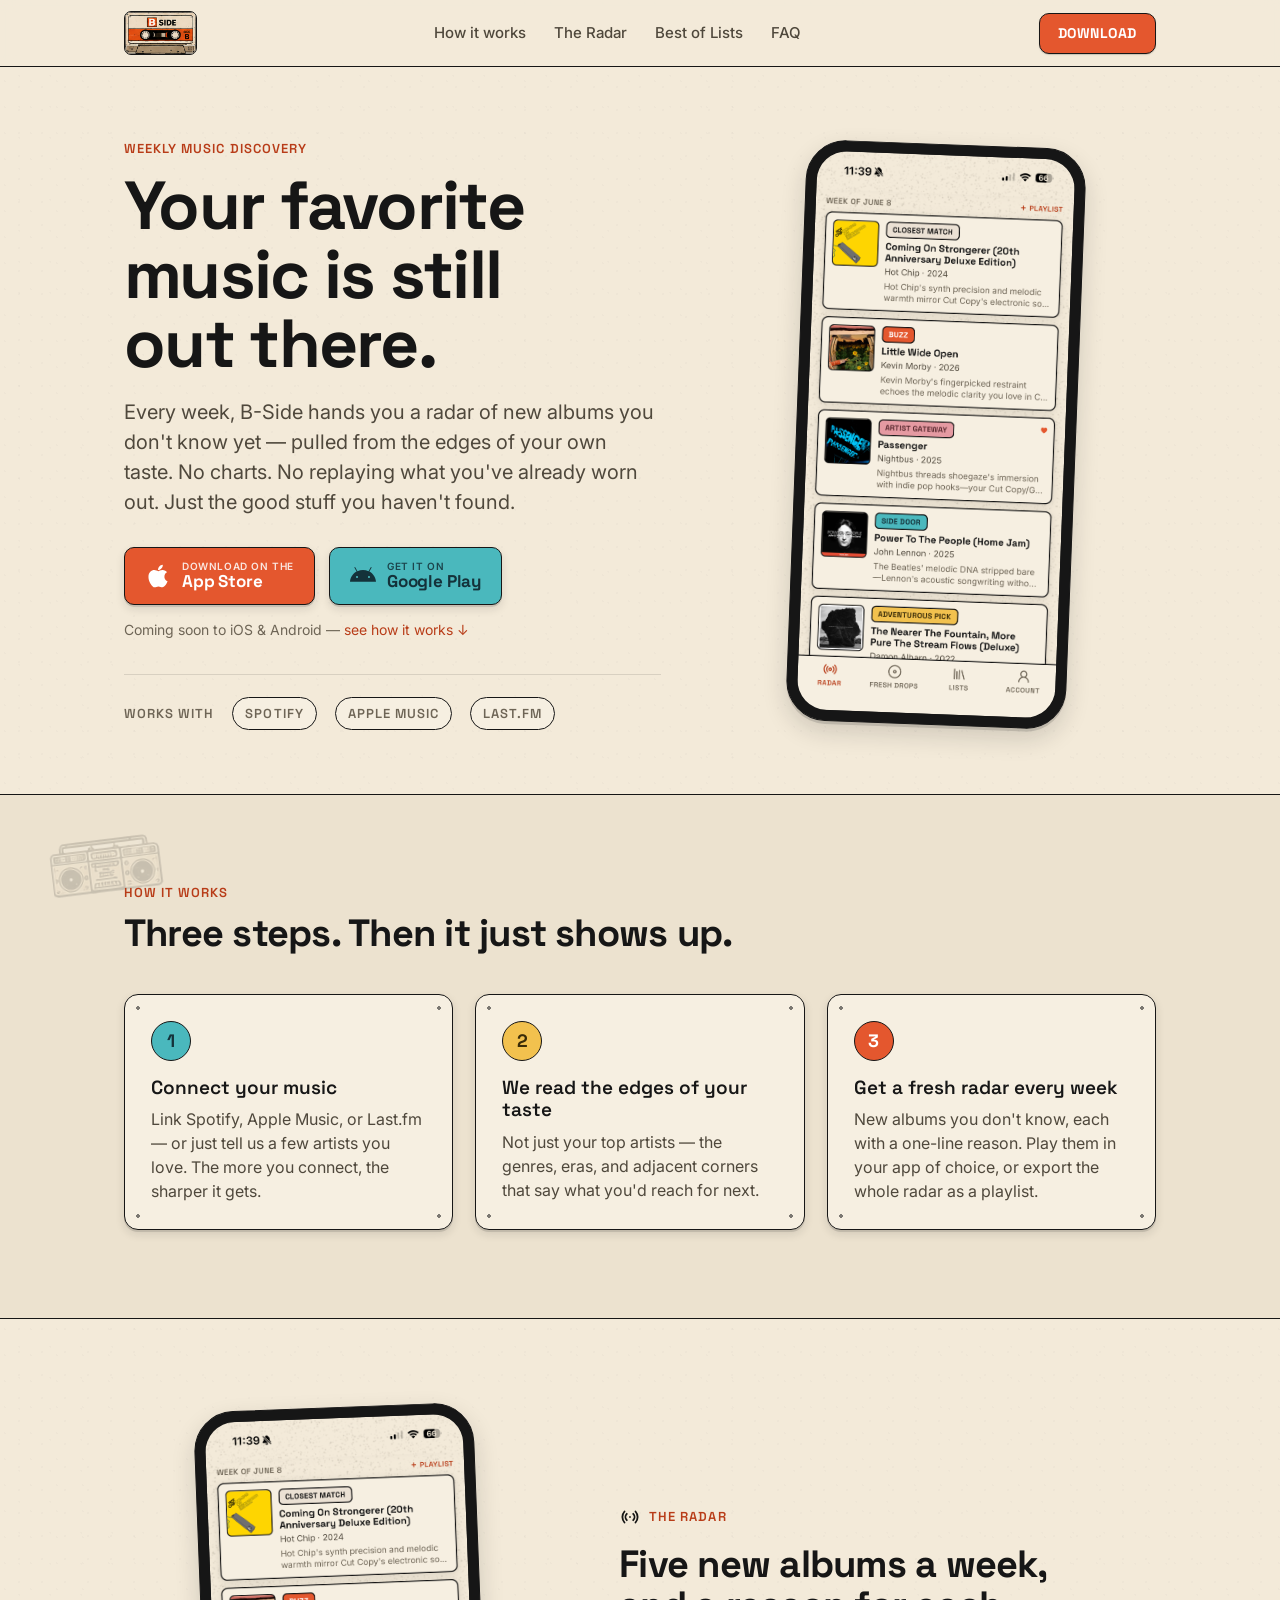
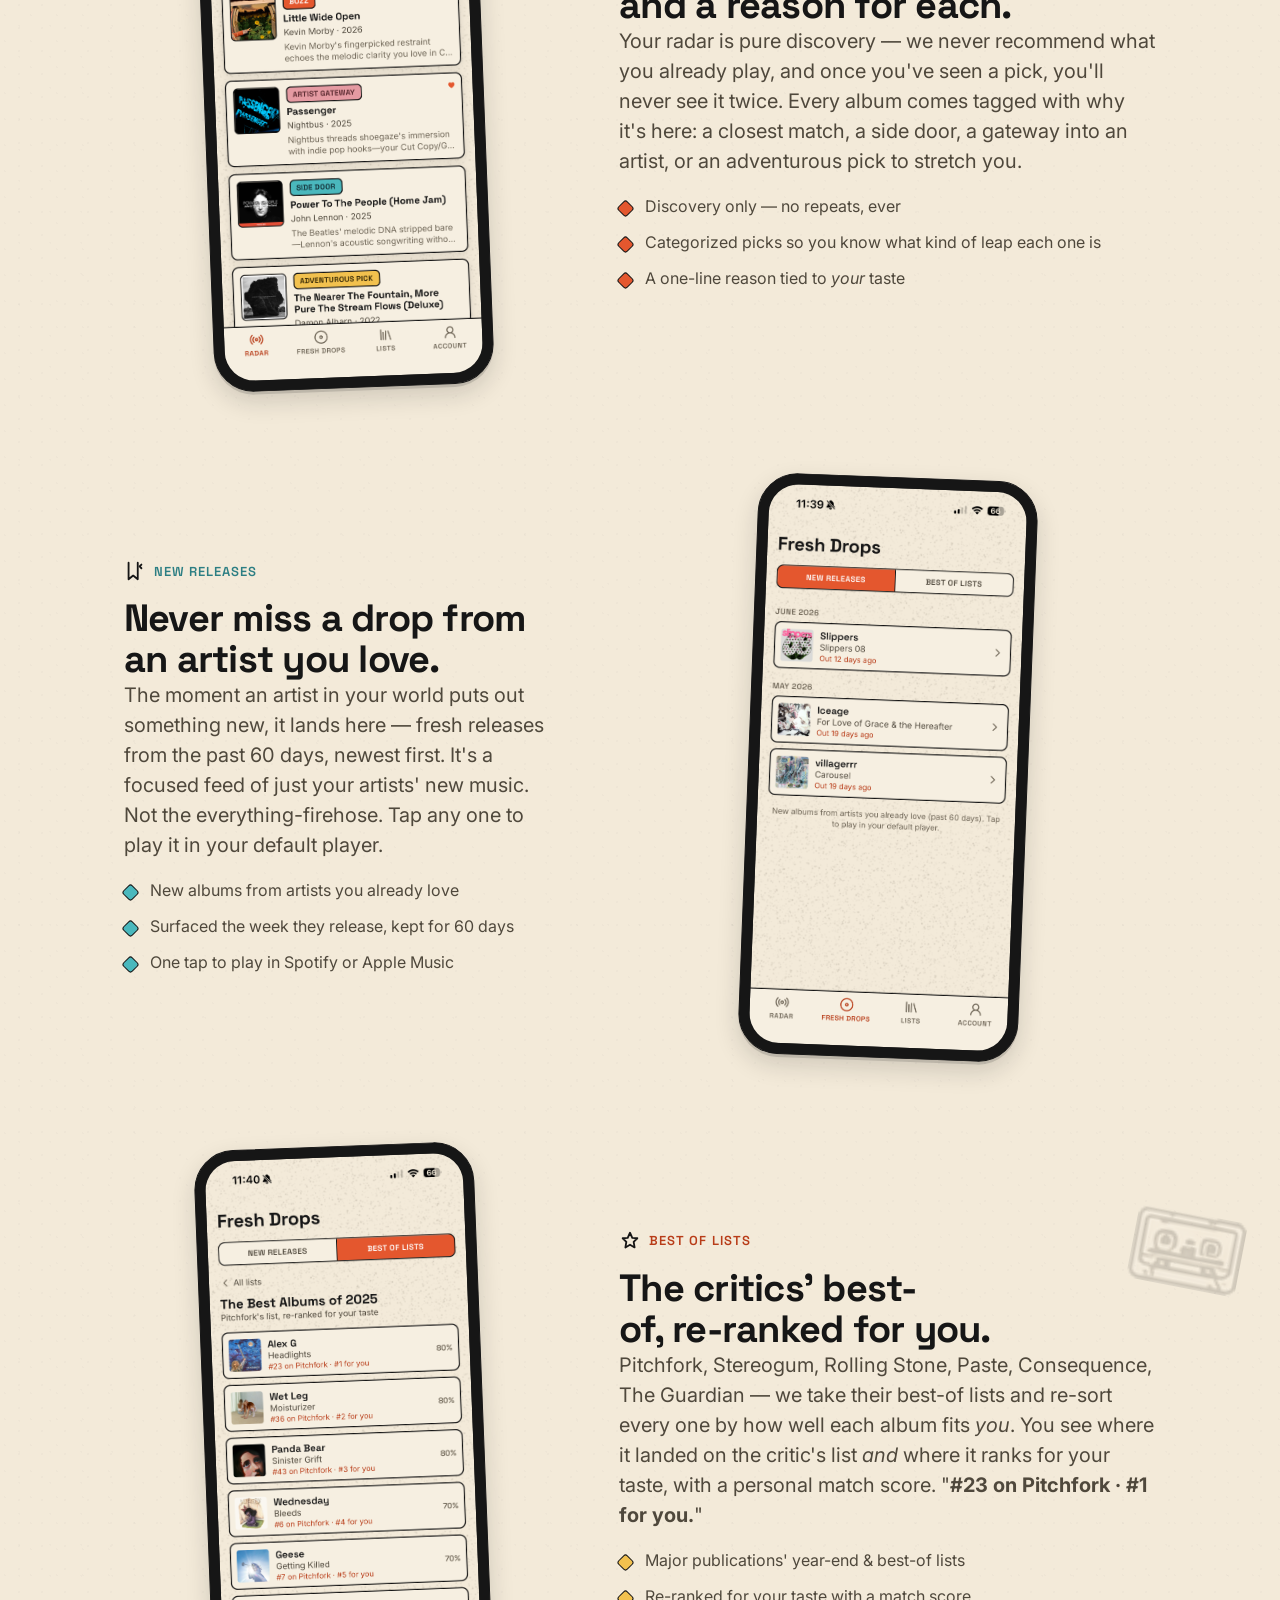
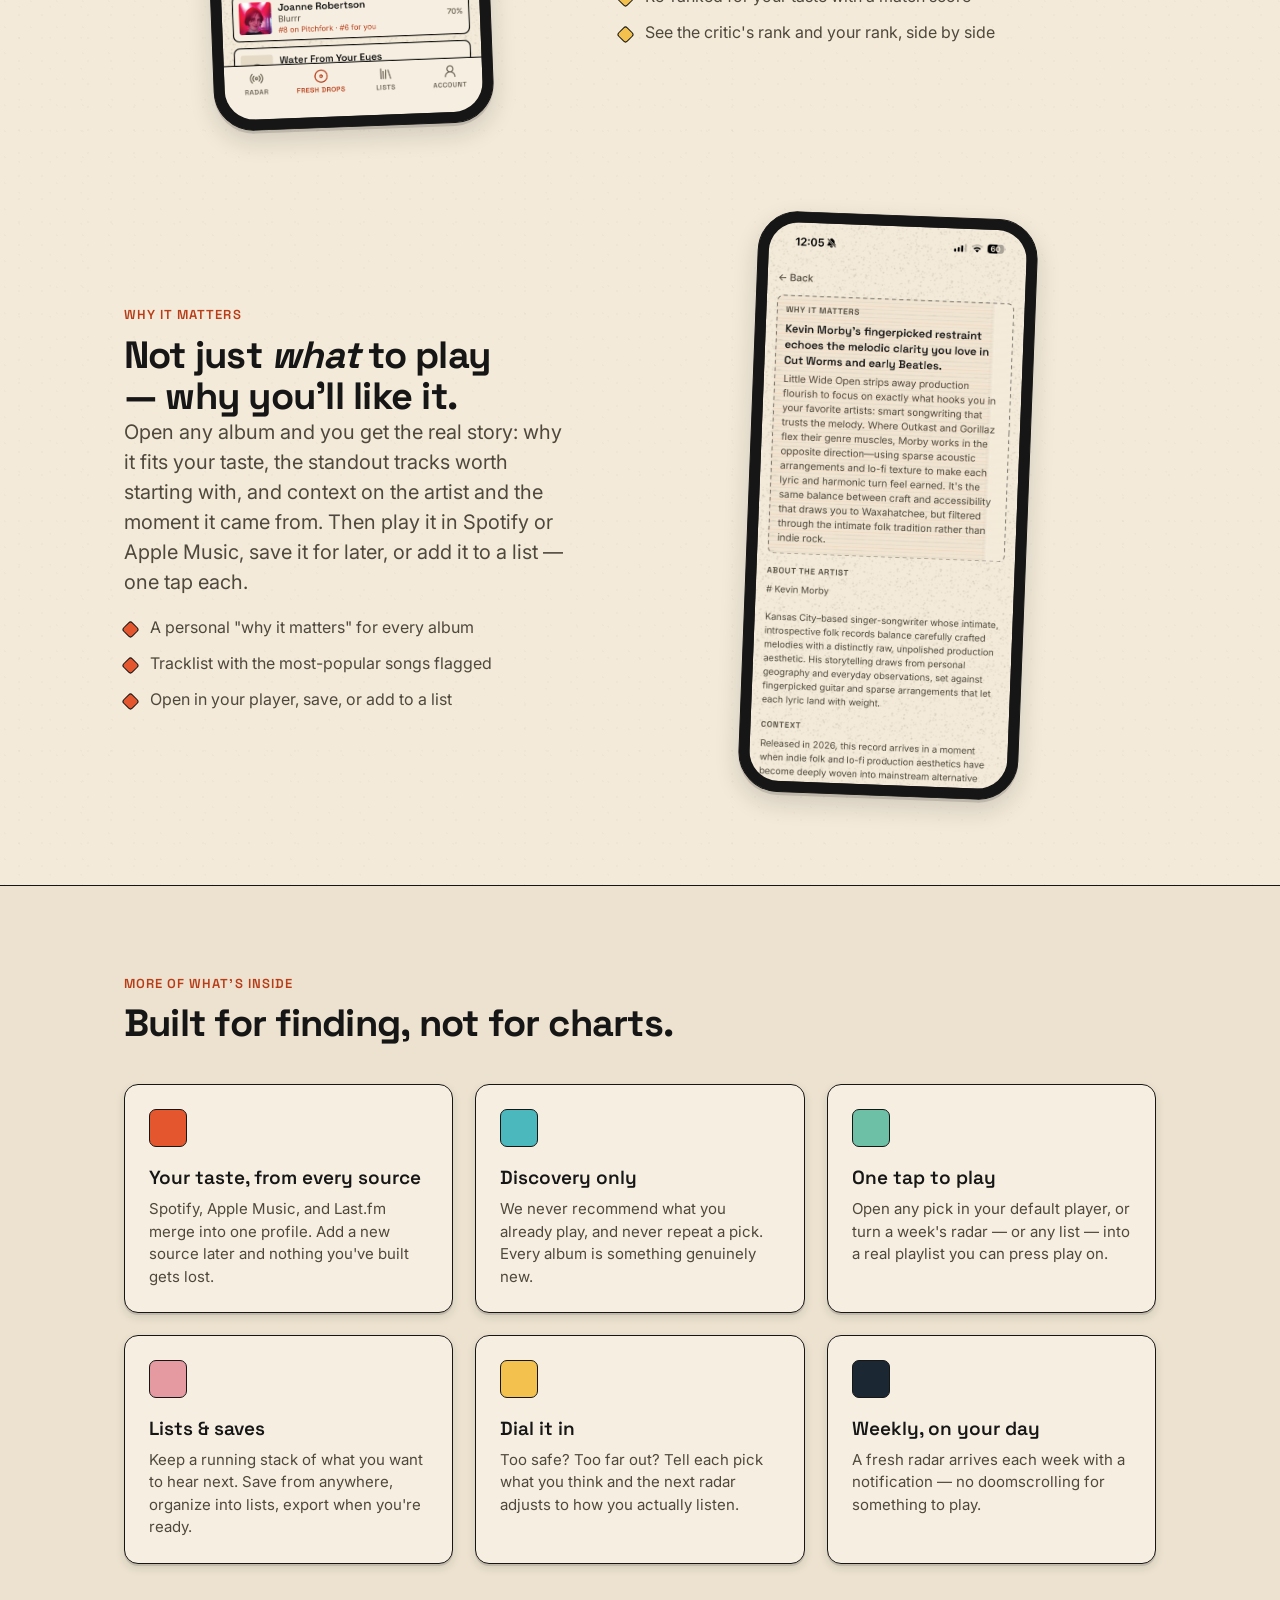
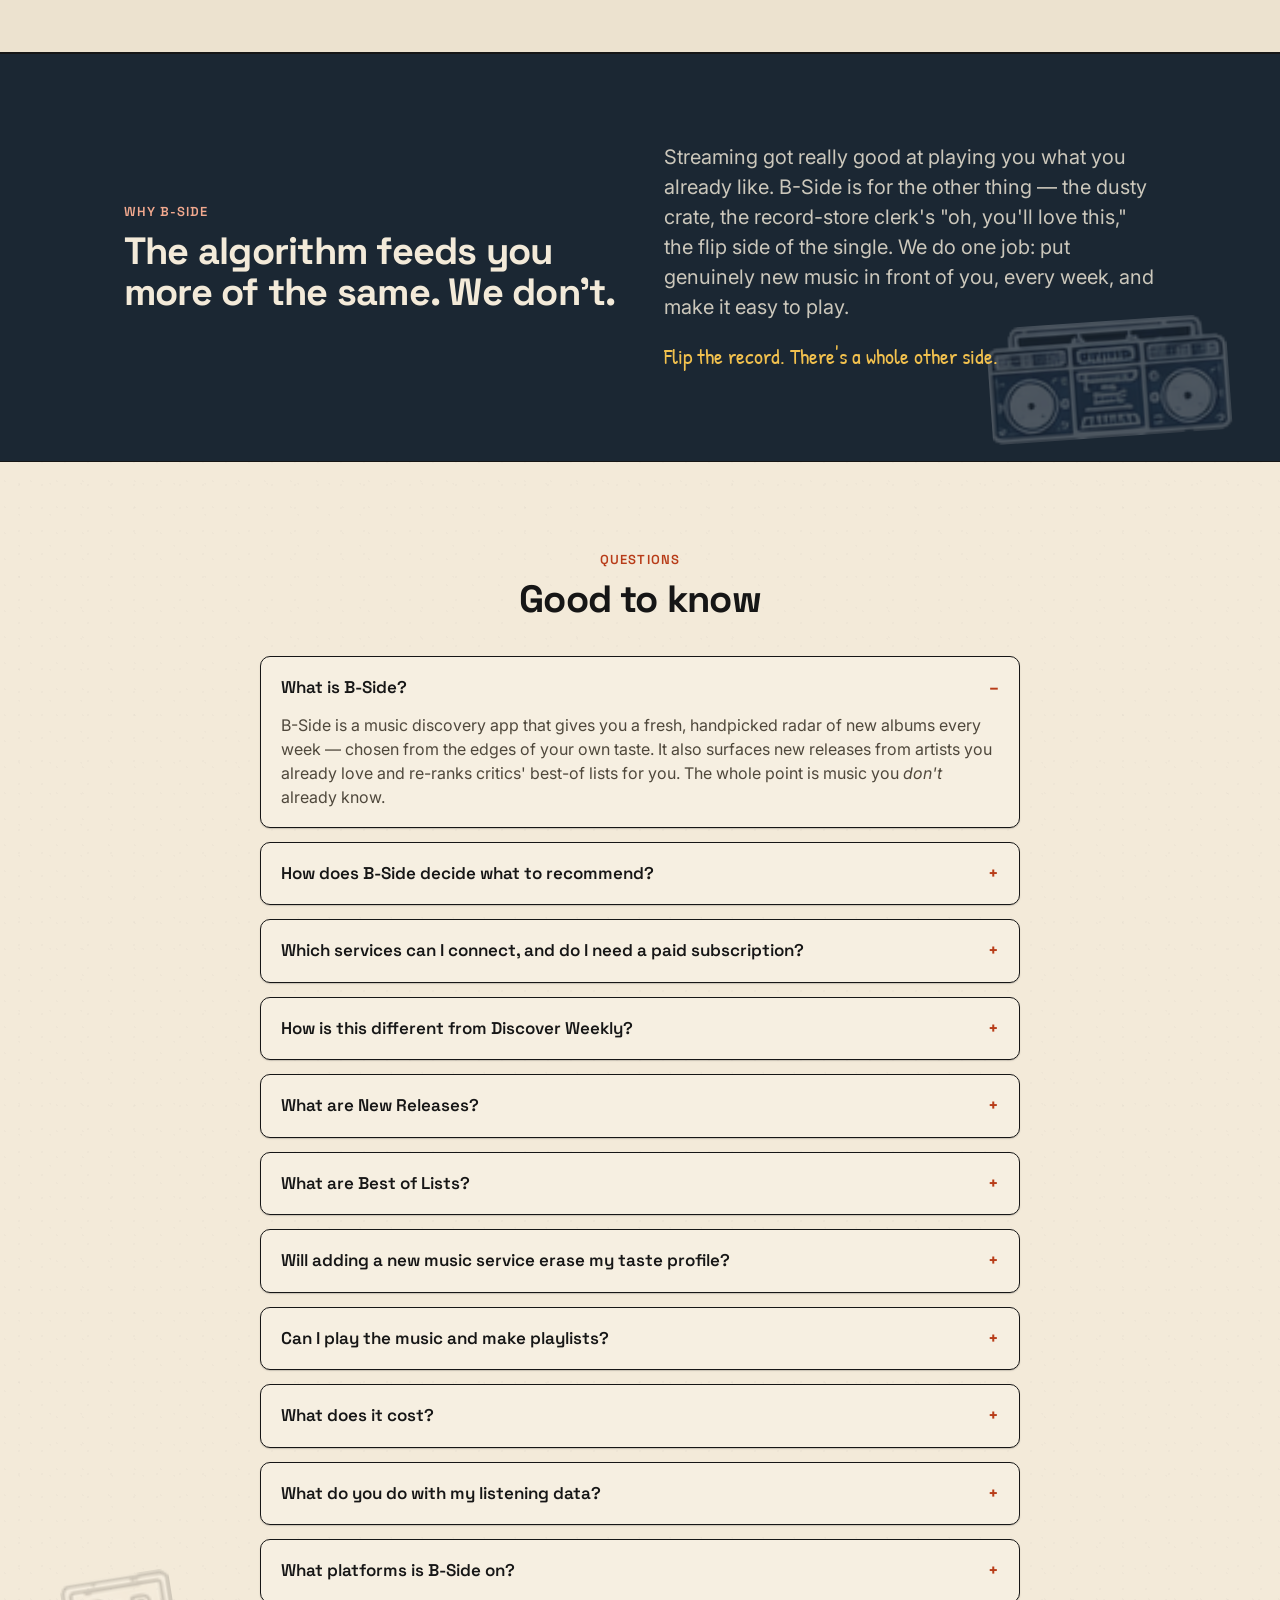
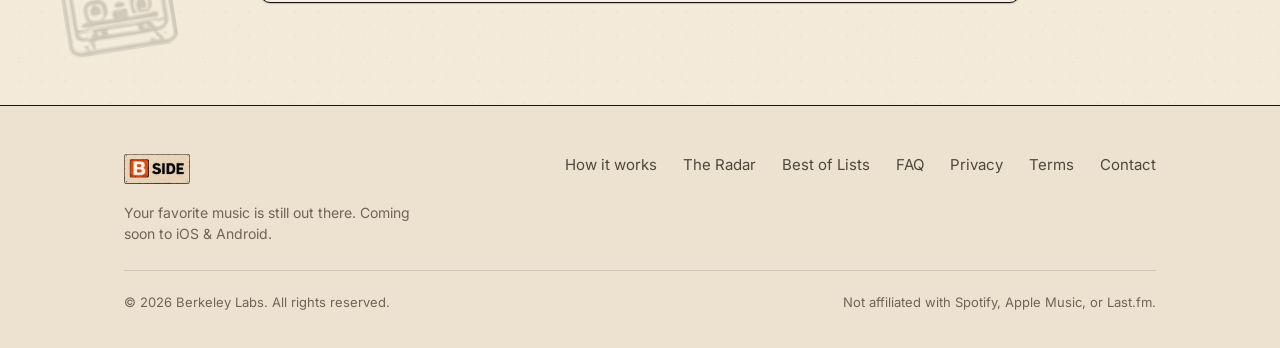
==== commit b3954df1: "Header cassette logo, official store icons, scroll-download button, contacts, icon scatter - Nav log" ====
--- a/index.html
+++ b/index.html
@@ -67,35 +67,33 @@
   <!-- ===================== NAV ===================== -->
   <header class="nav">
     <div class="container nav__inner">
-      <a class="wordmark" href="/"><img class="logo-img" src="assets/wordmark.png" alt="B-Side" /></a>
+      <a class="wordmark" href="/"><img class="logo-img logo-img--cassette" src="assets/splash-logo.png" alt="B-Side" /></a>
       <nav class="nav__links">
         <a href="#how">How it works</a>
         <a href="#radar">The Radar</a>
         <a href="#best-of">Best of Lists</a>
         <a href="#faq">FAQ</a>
       </nav>
-      <span class="pill">Coming soon</span>
+      <a class="btn btn--primary nav__download" id="navDownload" href="#get-the-app">Download</a>
     </div>
   </header>
 
   <!-- ===================== HERO ===================== -->
   <section class="hero">
-    <img class="deco" src="assets/icons/cassette.png" alt="" aria-hidden="true" style="top:30px;right:7%;transform:rotate(11deg);">
-    <img class="deco deco--sm" src="assets/icons/play.png" alt="" aria-hidden="true" style="bottom:48px;left:3%;transform:rotate(-9deg);">
     <div class="container hero__grid">
       <div class="hero__copy">
         <p class="eyebrow">Weekly music discovery</p>
         <h1 class="display" style="margin:12px 0 18px;">Your favorite music is still out there.</h1>
         <p class="lead">Every week, B-Side hands you a radar of new albums you don't know yet — pulled from the edges of your own taste. No charts. No replaying what you've already worn out. Just the good stuff you haven't found.</p>
-        <div class="store-btns">
+        <div class="store-btns" id="get-the-app">
           <!-- TODO: set href to the real App Store listing URL once the app is live -->
           <a class="store-btn store-btn--orange" href="#" aria-label="Download B-Side on the App Store">
-            <svg viewBox="0 0 24 24" aria-hidden="true"><path d="M17.05 20.28c-.98.95-2.05.8-3.08.35-1.09-.46-2.09-.48-3.24 0-1.44.62-2.2.44-3.06-.35C2.79 14.99 3.51 7.66 8.5 7.4c1.31.07 2.22.74 3 .77.93-.16 1.82-.74 3.04-.74.92.1 2.65.39 3.51 1.5-2.95 1.74-2.4 5.9.04 7.35-.31.7-.72 1.47-1.04 1.94zM12.03 7.25c-.15-2.23 1.66-4.07 3.74-4.25.29 2.58-2.34 4.5-3.74 4.25z"/></svg>
+            <svg viewBox="0 0 384 512" aria-hidden="true"><path d="M318.7 268.7c-.2-36.7 16.4-64.4 50-84.8-18.8-26.9-47.2-41.7-84.7-44.6-35.5-2.8-74.3 20.7-88.5 20.7-15 0-49.4-19.7-76.4-19.7C63.3 141.2 4 184.8 4 273.5q0 39.3 14.4 81.2c12.8 36.7 59 126.7 107.2 125.2 25.2-.6 43-17.9 75.8-17.9 31.8 0 48.3 17.9 76.4 17.9 48.6-.7 90.4-82.5 102.6-119.3-65.2-30.7-61.7-90-61.7-91.9zm-56.6-164.2c27.3-32.4 24.8-61.9 24-72.5-24.1 1.4-52 16.4-67.9 34.9-17.5 19.8-27.8 44.3-25.6 71.9 26.1 2 49.9-11.4 69.5-34.3z"/></svg>
             <span class="store-btn__txt"><small>Download on the</small><b>App Store</b></span>
           </a>
           <!-- TODO: set href to the real Google Play listing URL once the app is live -->
           <a class="store-btn store-btn--teal" href="#" aria-label="Get B-Side on Google Play">
-            <svg viewBox="0 0 24 24" aria-hidden="true"><path d="M3.6 2.4a1.4 1.4 0 0 0-.6 1.16v16.88c0 .47.23.9.6 1.16l9.2-9.6L3.6 2.4zM16.3 8.9 5.9 3.05l8.5 8.85 1.9-3zM18.9 11.2l-2.1-1.2-2.1 2.2 2.1 2.2 2.1-1.2c.8-.5.8-1.7 0-2.2zM5.9 20.95 16.3 15.1l-1.9-3-8.5 8.85z"/></svg>
+            <svg viewBox="0 0 576 512" aria-hidden="true"><path d="M420.55 301.93a24 24 0 1 1 24-24 24 24 0 0 1-24 24m-265.1 0a24 24 0 1 1 24-24 24 24 0 0 1-24 24m273.7-144.48 47.94-83a10 10 0 1 0-17.27-10h0l-48.54 84.07a301.25 301.25 0 0 0-246.56 0L116.18 64.45a10 10 0 1 0-17.27 10h0l47.94 83C64.53 202.22 8.24 285.55 0 384h576c-8.24-98.45-64.54-181.78-146.85-226.55"/></svg>
             <span class="store-btn__txt"><small>Get it on</small><b>Google Play</b></span>
           </a>
         </div>
@@ -117,8 +115,7 @@
 
   <!-- ===================== HOW IT WORKS ===================== -->
   <section class="section" id="how" style="background:var(--bg-grouped);border-top:1.5px solid var(--border);border-bottom:1.5px solid var(--border);">
-    <img class="deco" src="assets/icons/lightning.png" alt="" aria-hidden="true" style="top:38px;right:6%;transform:rotate(13deg);">
-    <img class="deco deco--sm" src="assets/icons/headphones.png" alt="" aria-hidden="true" style="bottom:34px;left:4%;transform:rotate(-11deg);">
+    <img class="deco" src="assets/icons/boombox-system.png" alt="" aria-hidden="true" style="top:44px;left:4%;transform:rotate(-7deg);">
     <div class="container">
       <p class="eyebrow">How it works</p>
       <h2 class="h2" style="margin-top:10px;">Three steps. Then it just shows up.</h2>
@@ -144,10 +141,7 @@
 
   <!-- ===================== SPOTLIGHT FEATURES ===================== -->
   <section class="section" id="radar">
-    <img class="deco" src="assets/icons/antenna.png" alt="" aria-hidden="true" style="top:70px;left:2%;transform:rotate(-8deg);">
-    <img class="deco deco--sm" src="assets/icons/star.png" alt="" aria-hidden="true" style="top:42%;right:3%;transform:rotate(15deg);">
-    <img class="deco deco--sm" src="assets/icons/heart.png" alt="" aria-hidden="true" style="bottom:90px;left:5%;transform:rotate(9deg);">
-    <img class="deco" src="assets/icons/rewind.png" alt="" aria-hidden="true" style="top:68%;right:5%;transform:rotate(-6deg);">
+    <img class="deco" src="assets/icons/cassette.png" alt="" aria-hidden="true" style="top:54%;right:3%;transform:rotate(11deg);">
     <div class="container">
 
       <!-- The Radar -->
@@ -272,12 +266,11 @@
 
   <!-- ===================== PITCH BAND ===================== -->
   <section class="section band">
-    <img class="deco deco--lg" src="assets/icons/boombox-system.png" alt="" aria-hidden="true" style="bottom:-10px;left:2%;transform:rotate(-4deg);filter:invert(1);opacity:0.10;">
+    <img class="deco deco--lg" src="assets/icons/boombox-system.png" alt="" aria-hidden="true" style="bottom:24px;right:4%;transform:rotate(-4deg);filter:invert(1);opacity:0.22;width:240px;">
     <div class="container band__grid">
       <div>
         <p class="eyebrow" style="color:var(--bs-orange-soft);">Why B-Side</p>
         <h2 class="h2" style="margin-top:10px;">The algorithm feeds you more of the same. We don't.</h2>
-        <img class="cassette cassette--tilt" src="assets/splash-logo.png" alt="The B-Side cassette" style="margin-top:28px;max-width:320px;" />
       </div>
       <div>
         <p class="lead">Streaming got really good at playing you what you already like. B-Side is for the other thing — the dusty crate, the record-store clerk's "oh, you'll love this," the flip side of the single. We do one job: put genuinely new music in front of you, every week, and make it easy to play.</p>
@@ -288,8 +281,7 @@
 
   <!-- ===================== FAQ ===================== -->
   <section class="section" id="faq">
-    <img class="deco deco--sm" src="assets/icons/pencil.png" alt="" aria-hidden="true" style="top:50px;left:5%;transform:rotate(-12deg);">
-    <img class="deco" src="assets/icons/envelope.png" alt="" aria-hidden="true" style="bottom:60px;right:5%;transform:rotate(9deg);">
+    <img class="deco" src="assets/icons/cassette.png" alt="" aria-hidden="true" style="bottom:54px;left:5%;transform:rotate(-9deg);">
     <div class="container">
       <p class="eyebrow" style="text-align:center;">Questions</p>
       <h2 class="h2" style="text-align:center;margin-top:10px;">Good to know</h2>
@@ -344,13 +336,11 @@
 
   <!-- ===================== FOOTER ===================== -->
   <footer class="footer">
-    <img class="deco deco--sm" src="assets/icons/fast-forward.png" alt="" aria-hidden="true" style="top:30px;right:8%;transform:rotate(8deg);">
     <div class="container">
       <div class="footer__grid">
         <div>
           <a class="wordmark" href="/"><img class="logo-img" src="assets/wordmark.png" alt="B-Side" /></a>
           <p class="muted" style="margin-top:12px;max-width:300px;font-size:14px;">Your favorite music is still out there. Coming soon to iOS &amp; Android.</p>
-          <img class="cassette cassette--sm cassette--tilt" src="assets/splash-logo.png" alt="The B-Side cassette" style="margin-top:18px;" />
         </div>
         <div class="footer__links">
           <a href="#how">How it works</a>
@@ -369,5 +359,18 @@
     </div>
   </footer>
 
+  <!-- Show the header "Download" button only after the hero's download buttons scroll out of view -->
+  <script>
+    (function () {
+      var navBtn = document.getElementById('navDownload');
+      var heroBtns = document.getElementById('get-the-app');
+      if (!navBtn || !heroBtns || !('IntersectionObserver' in window)) return;
+      var io = new IntersectionObserver(function (entries) {
+        navBtn.classList.toggle('is-visible', !entries[0].isIntersecting);
+      }, { threshold: 0 });
+      io.observe(heroBtns);
+    })();
+  </script>
+
 </body>
 </html>
--- a/styles.css
+++ b/styles.css
@@ -295,6 +295,8 @@
 
 /* ---------- brand wordmark / logo img ---------- */
 .logo-img { height: 30px; width: auto; display: block; }
+/* cassette artwork used as the header logo — taller + framed so it reads */
+.logo-img--cassette { height: 44px; border: 1.5px solid var(--border); border-radius: var(--r-sm); }
 .app-icon-img { width: 34px; height: 34px; border-radius: 8px; border: 1.5px solid var(--border); }
 
 /* ---------- device frame (holds a real screenshot) ---------- */
@@ -349,7 +351,7 @@
 }
 .store-btn:hover { text-decoration: none; box-shadow: var(--shadow-lg); }
 .store-btn:active { transform: translateY(1px); box-shadow: var(--inset); }
-.store-btn svg { width: 25px; height: 25px; fill: currentColor; flex-shrink: 0; }
+.store-btn svg { width: 26px; height: 26px; fill: currentColor; flex-shrink: 0; }
 .store-btn__txt { display: flex; flex-direction: column; line-height: 1.1; text-align: left; }
 .store-btn__txt small {
   font-family: var(--font-body); font-weight: 600; font-size: 10px;
@@ -359,6 +361,14 @@
 /* colorful variants */
 .store-btn--orange { background: var(--bs-orange); color: #fff; }
 .store-btn--teal   { background: var(--bs-teal);   color: #14323A; }
+
+/* nav "Download" button — hidden until you scroll past the hero download buttons */
+.nav__download {
+  min-height: 40px; padding: 9px 18px; font-size: 14px;
+  opacity: 0; visibility: hidden; transform: translateY(-4px); pointer-events: none;
+  transition: opacity .2s ease, transform .2s ease;
+}
+.nav__download.is-visible { opacity: 1; visibility: visible; transform: none; pointer-events: auto; }
 
 /* ---------- cassette logo (the splash artwork) ---------- */
 .cassette {
@@ -373,10 +383,10 @@
 .container { position: relative; z-index: 1; }
 .deco {
   position: absolute; z-index: 0; pointer-events: none; user-select: none;
-  width: 76px; height: auto; opacity: 0.12;
-}
-.deco--lg { width: 120px; opacity: 0.10; }
-.deco--sm { width: 56px; }
+  width: 110px; height: auto; opacity: 0.16;
+}
+.deco--lg { width: 200px; opacity: 0.18; }
+.deco--sm { width: 78px; }
 
 /* ---------- responsive ---------- */
 @media (max-width: 860px) {
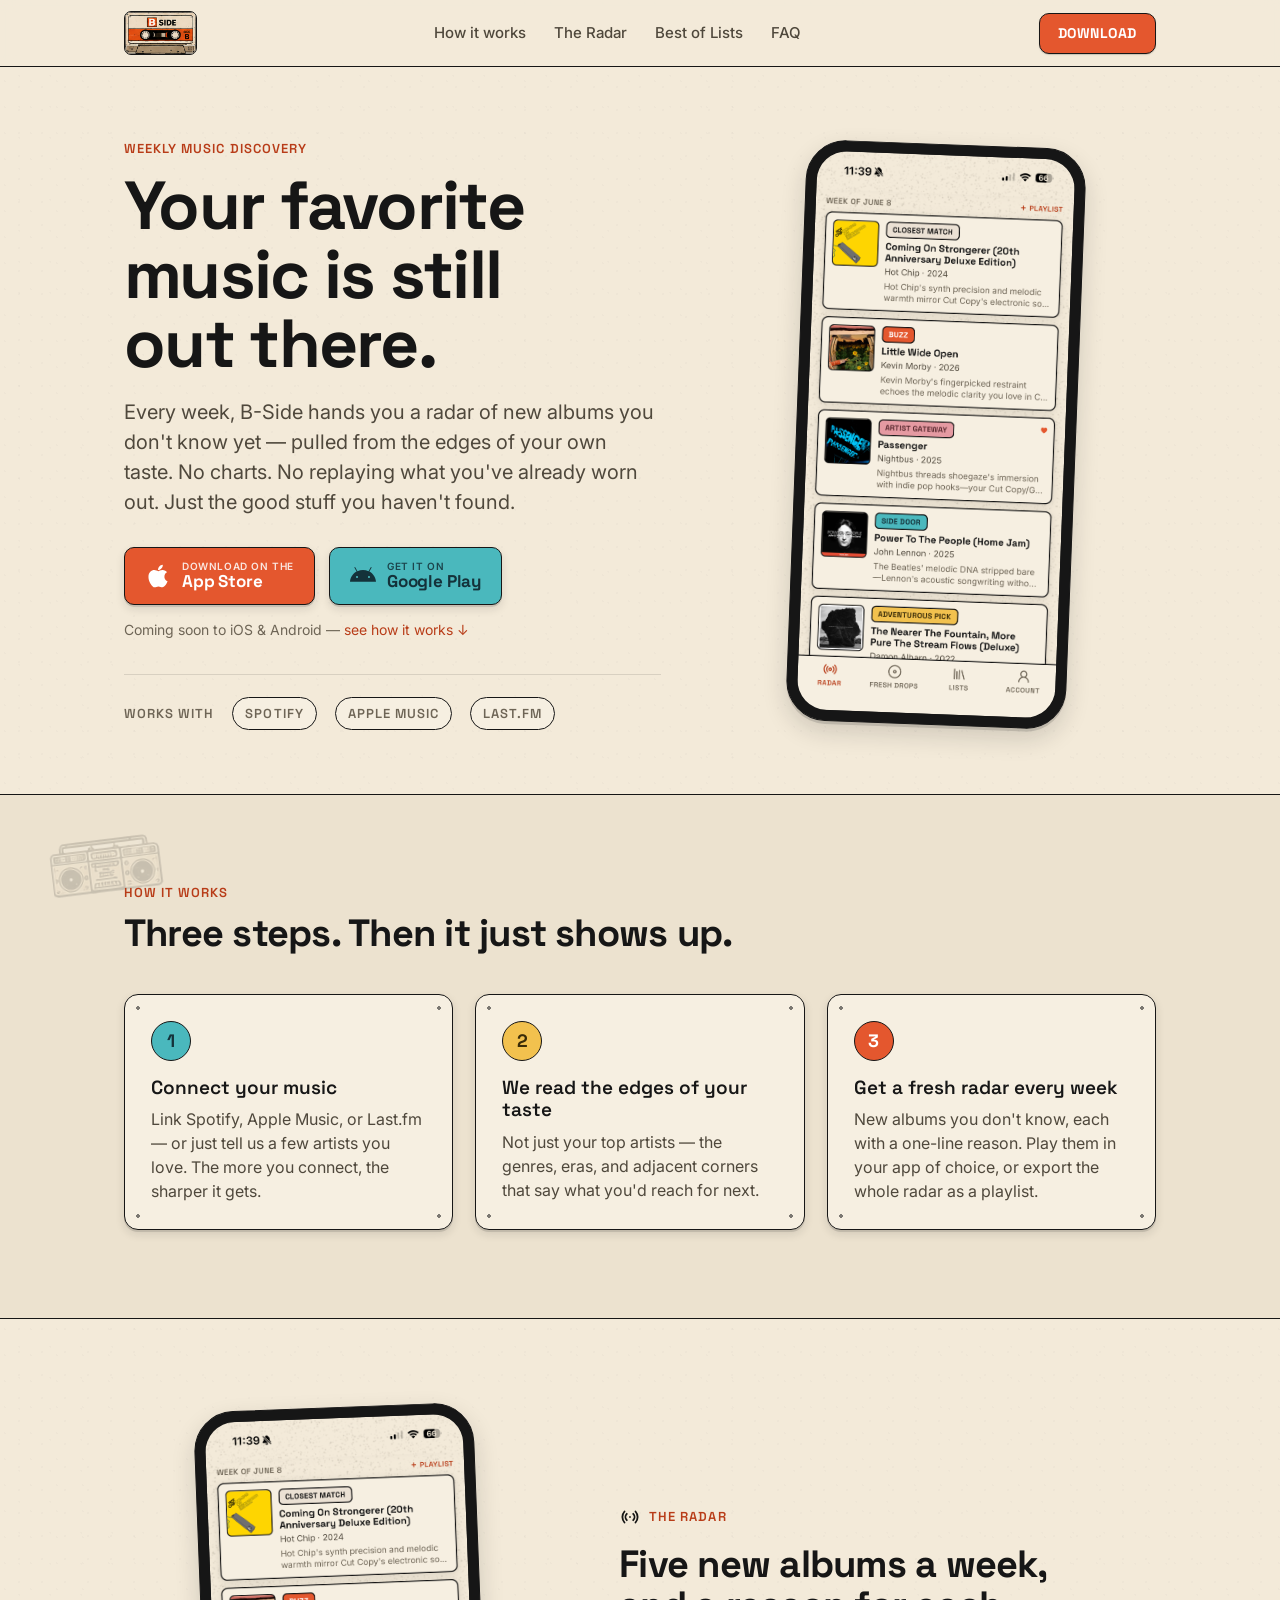
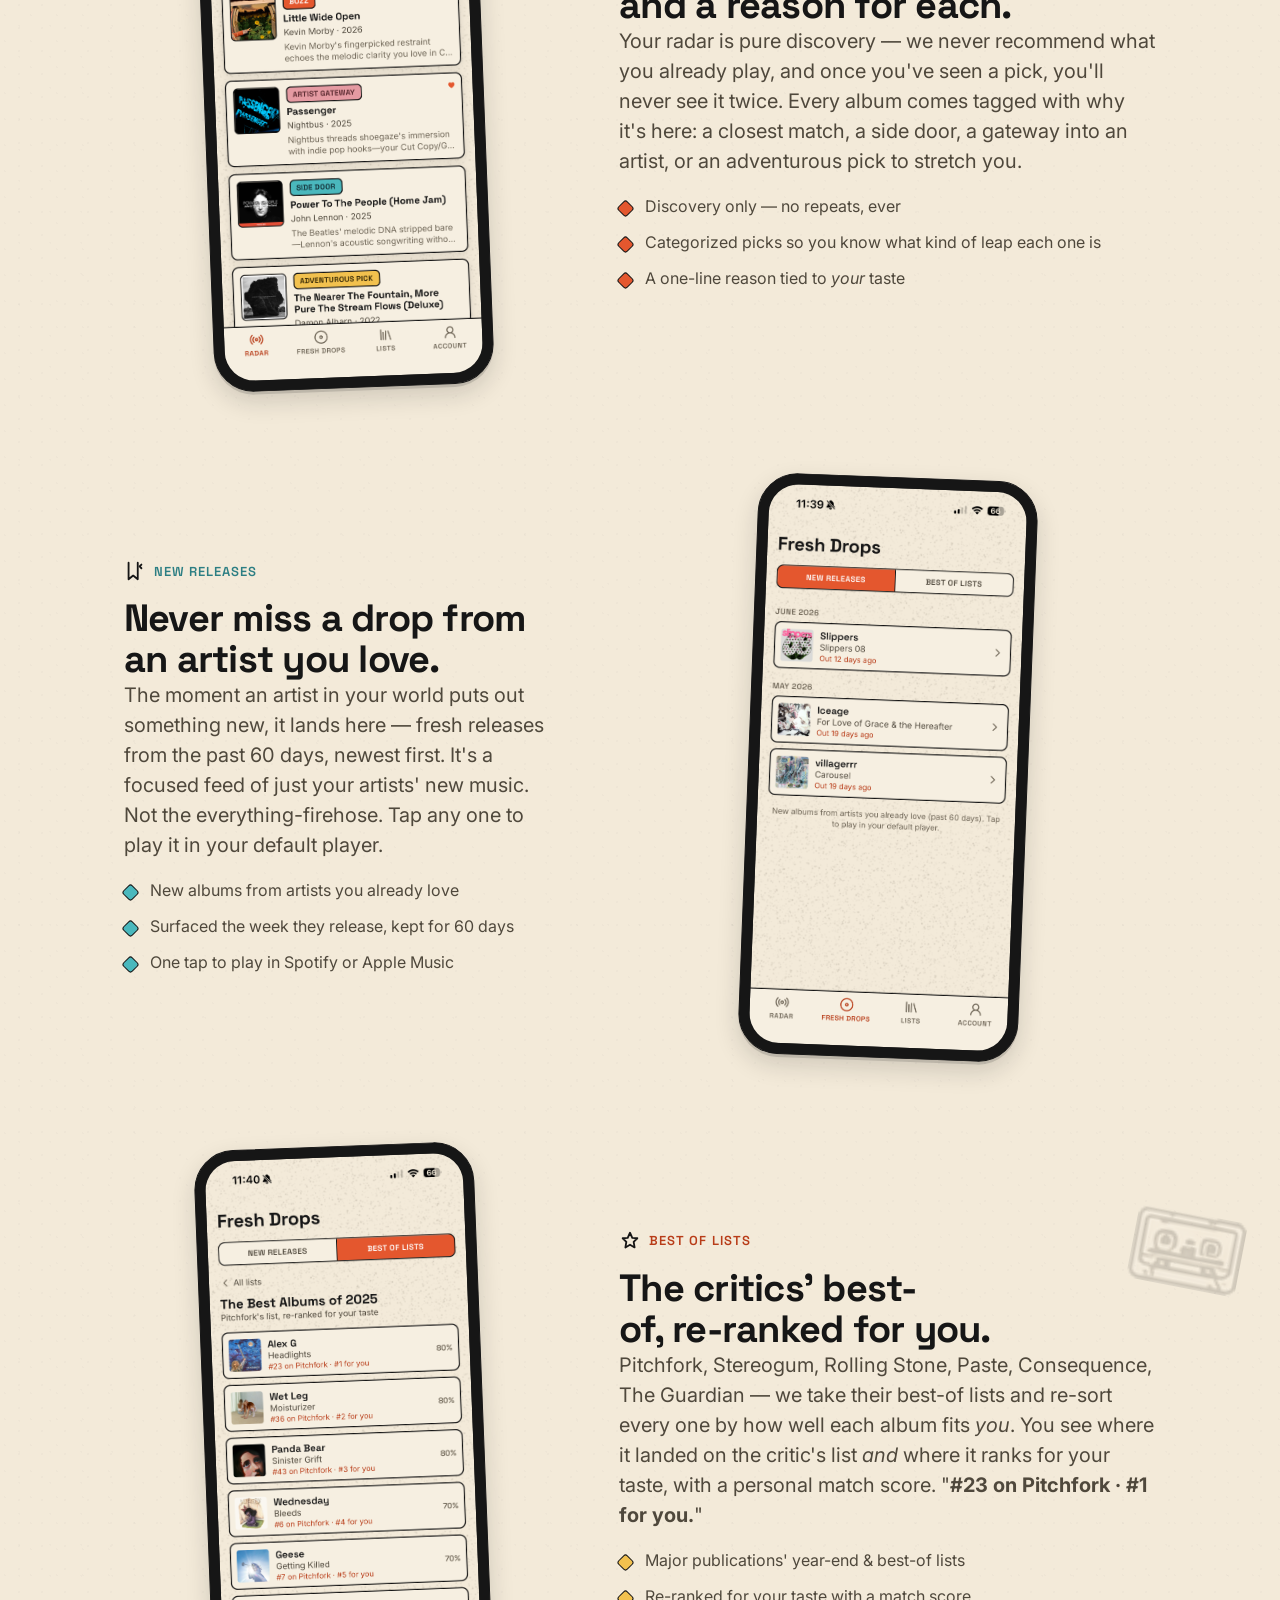
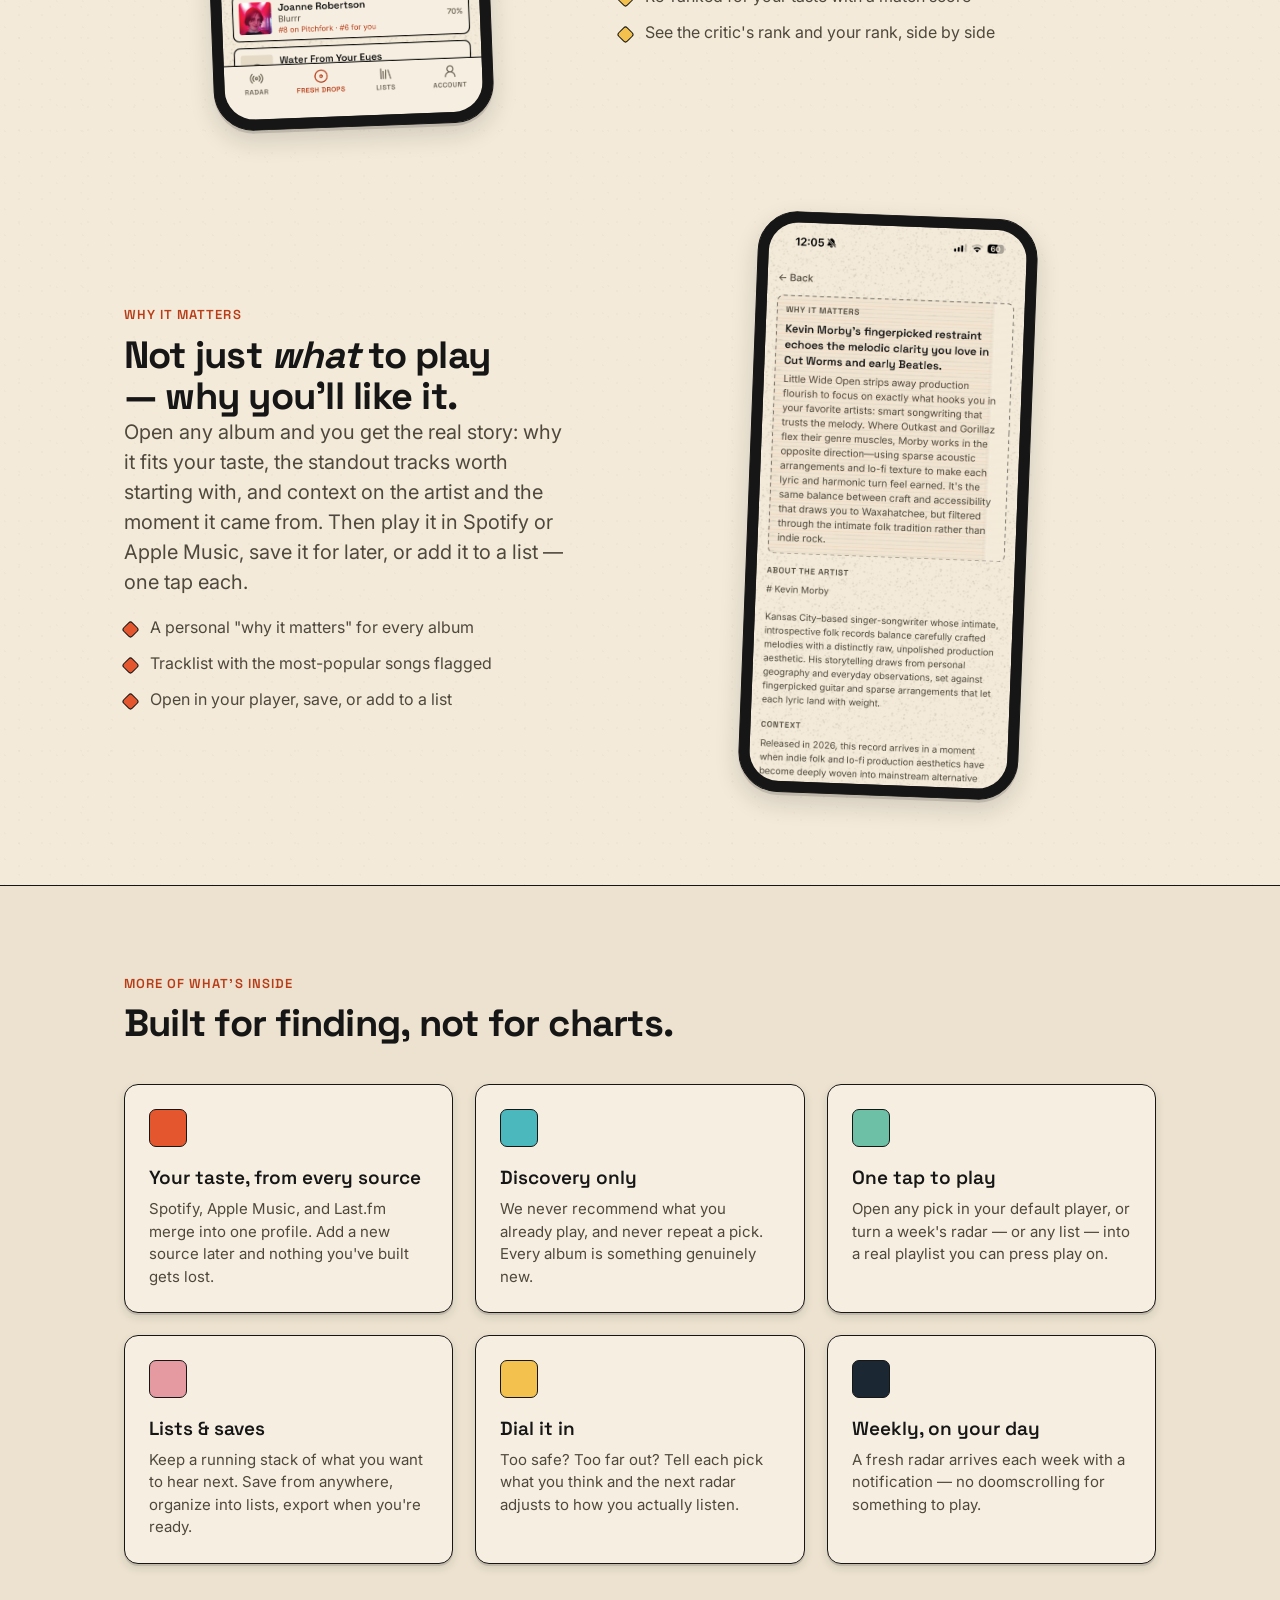
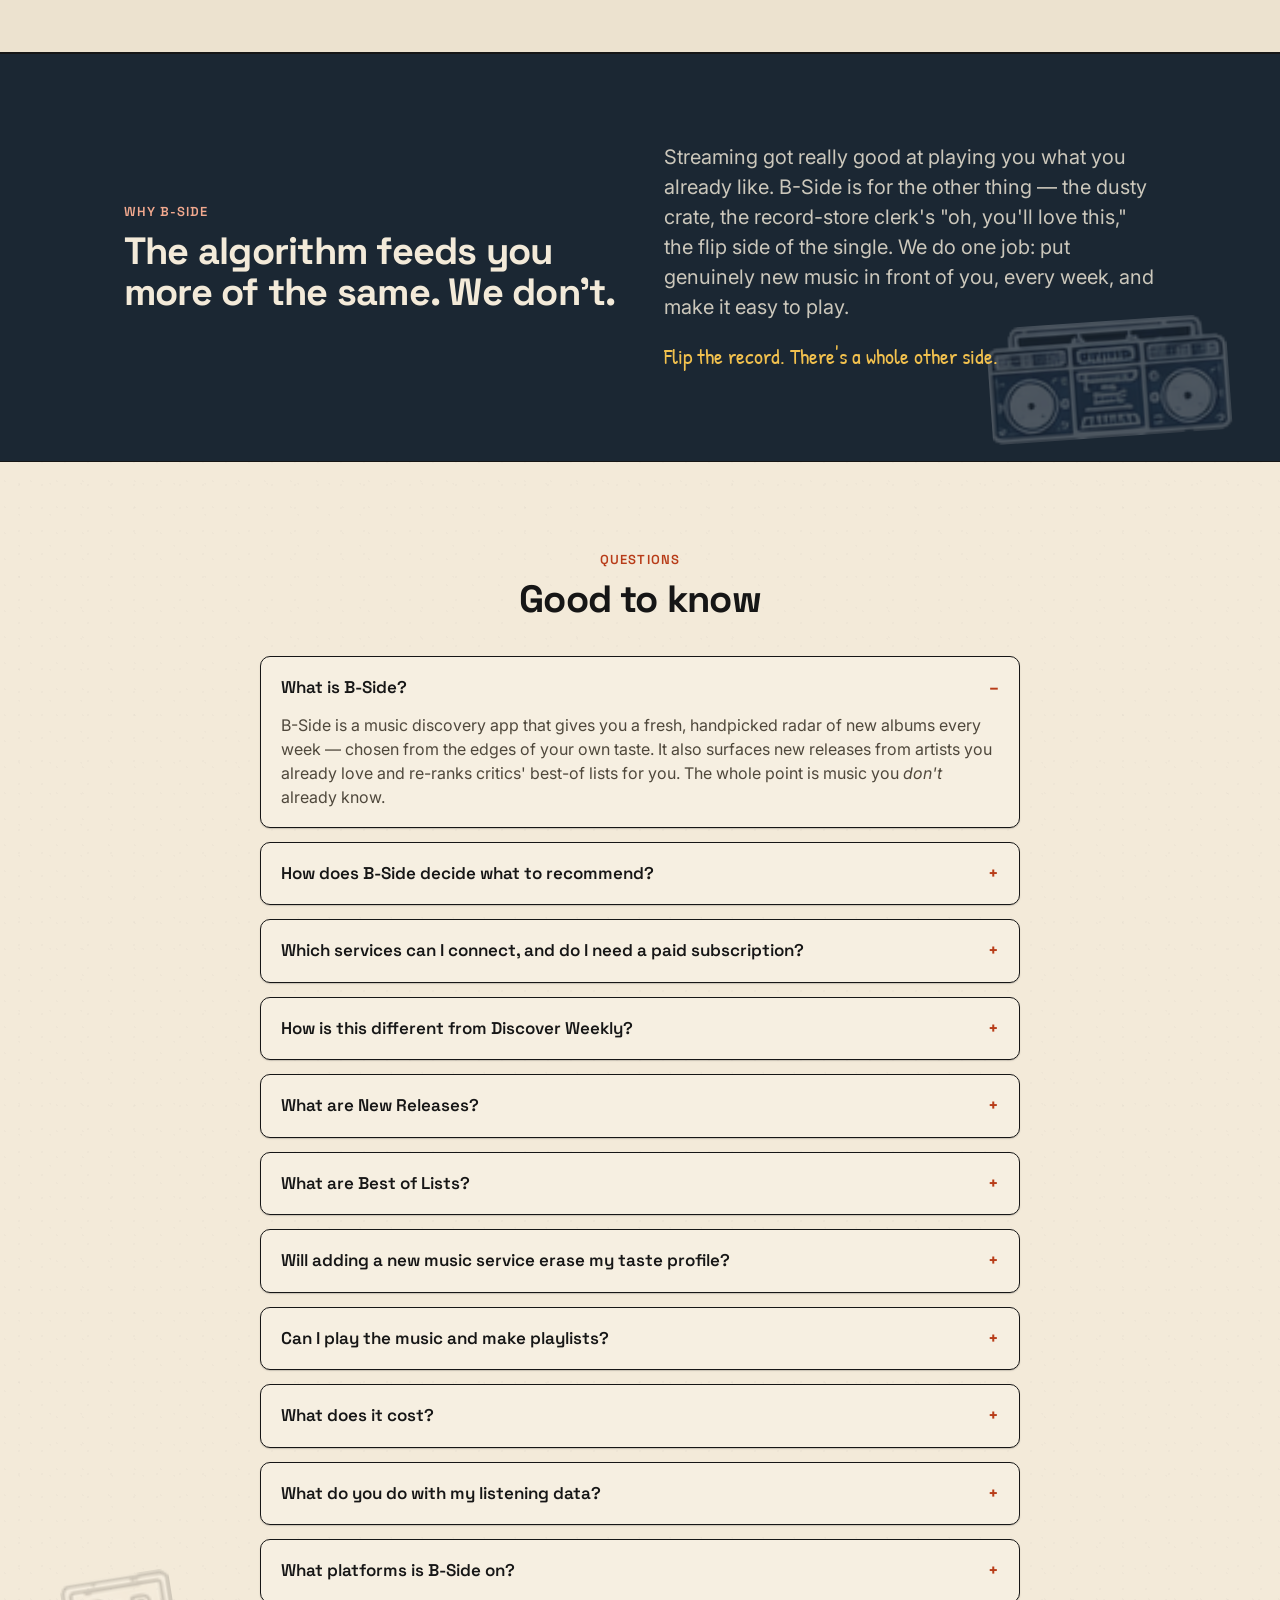
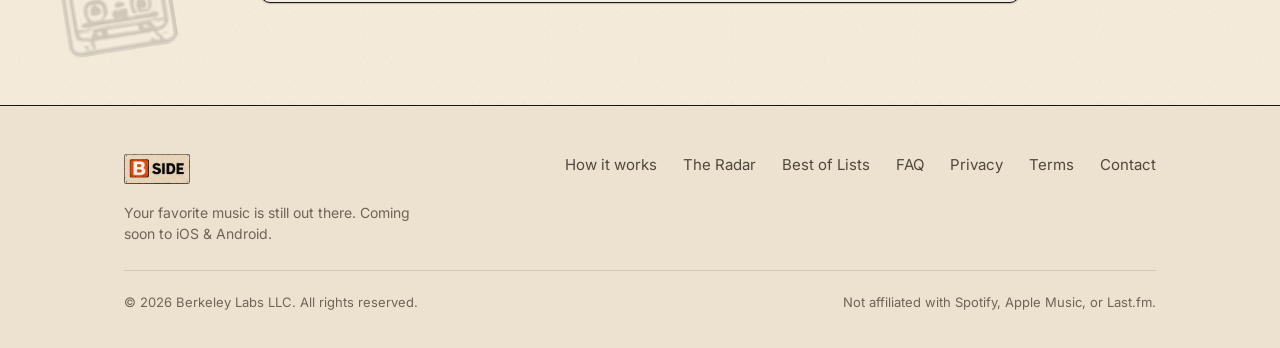
==== commit 79affa4e: "Finalize privacy + terms (Berkeley Labs LLC, WA law, email-only); update subpage header/footer - Com" ====
--- a/index.html
+++ b/index.html
@@ -41,7 +41,7 @@
     "url": "https://trybside.com/",
     "image": "https://trybside.com/assets/radar.png",
     "offers": { "@type": "Offer", "category": "subscription" },
-    "publisher": { "@type": "Organization", "name": "Berkeley Labs" }
+    "publisher": { "@type": "Organization", "name": "Berkeley Labs LLC" }
   }
   </script>
   <script type="application/ld+json">
@@ -353,7 +353,7 @@
         </div>
       </div>
       <div class="footer__meta">
-        <span>© 2026 Berkeley Labs. All rights reserved.</span>
+        <span>© 2026 Berkeley Labs LLC. All rights reserved.</span>
         <span>Not affiliated with Spotify, Apple Music, or Last.fm.</span>
       </div>
     </div>
--- a/styles.css
+++ b/styles.css
@@ -341,7 +341,9 @@
 .line-icon { stroke: var(--bs-ink); stroke-width: 2; fill: none; stroke-linecap: round; stroke-linejoin: round; }
 
 /* ---------- app-store download buttons ---------- */
-.store-btns { display: flex; gap: 14px; flex-wrap: wrap; margin-top: 30px; }
+/* scroll-margin-top offsets the sticky header so the in-page "Download" link
+   lands ABOVE the buttons (showing them fully), not behind the header. */
+.store-btns { display: flex; gap: 14px; flex-wrap: wrap; margin-top: 30px; scroll-margin-top: 120px; }
 .store-btn {
   display: inline-flex; align-items: center; gap: 11px;
   color: #fff; /* overridden per-variant */
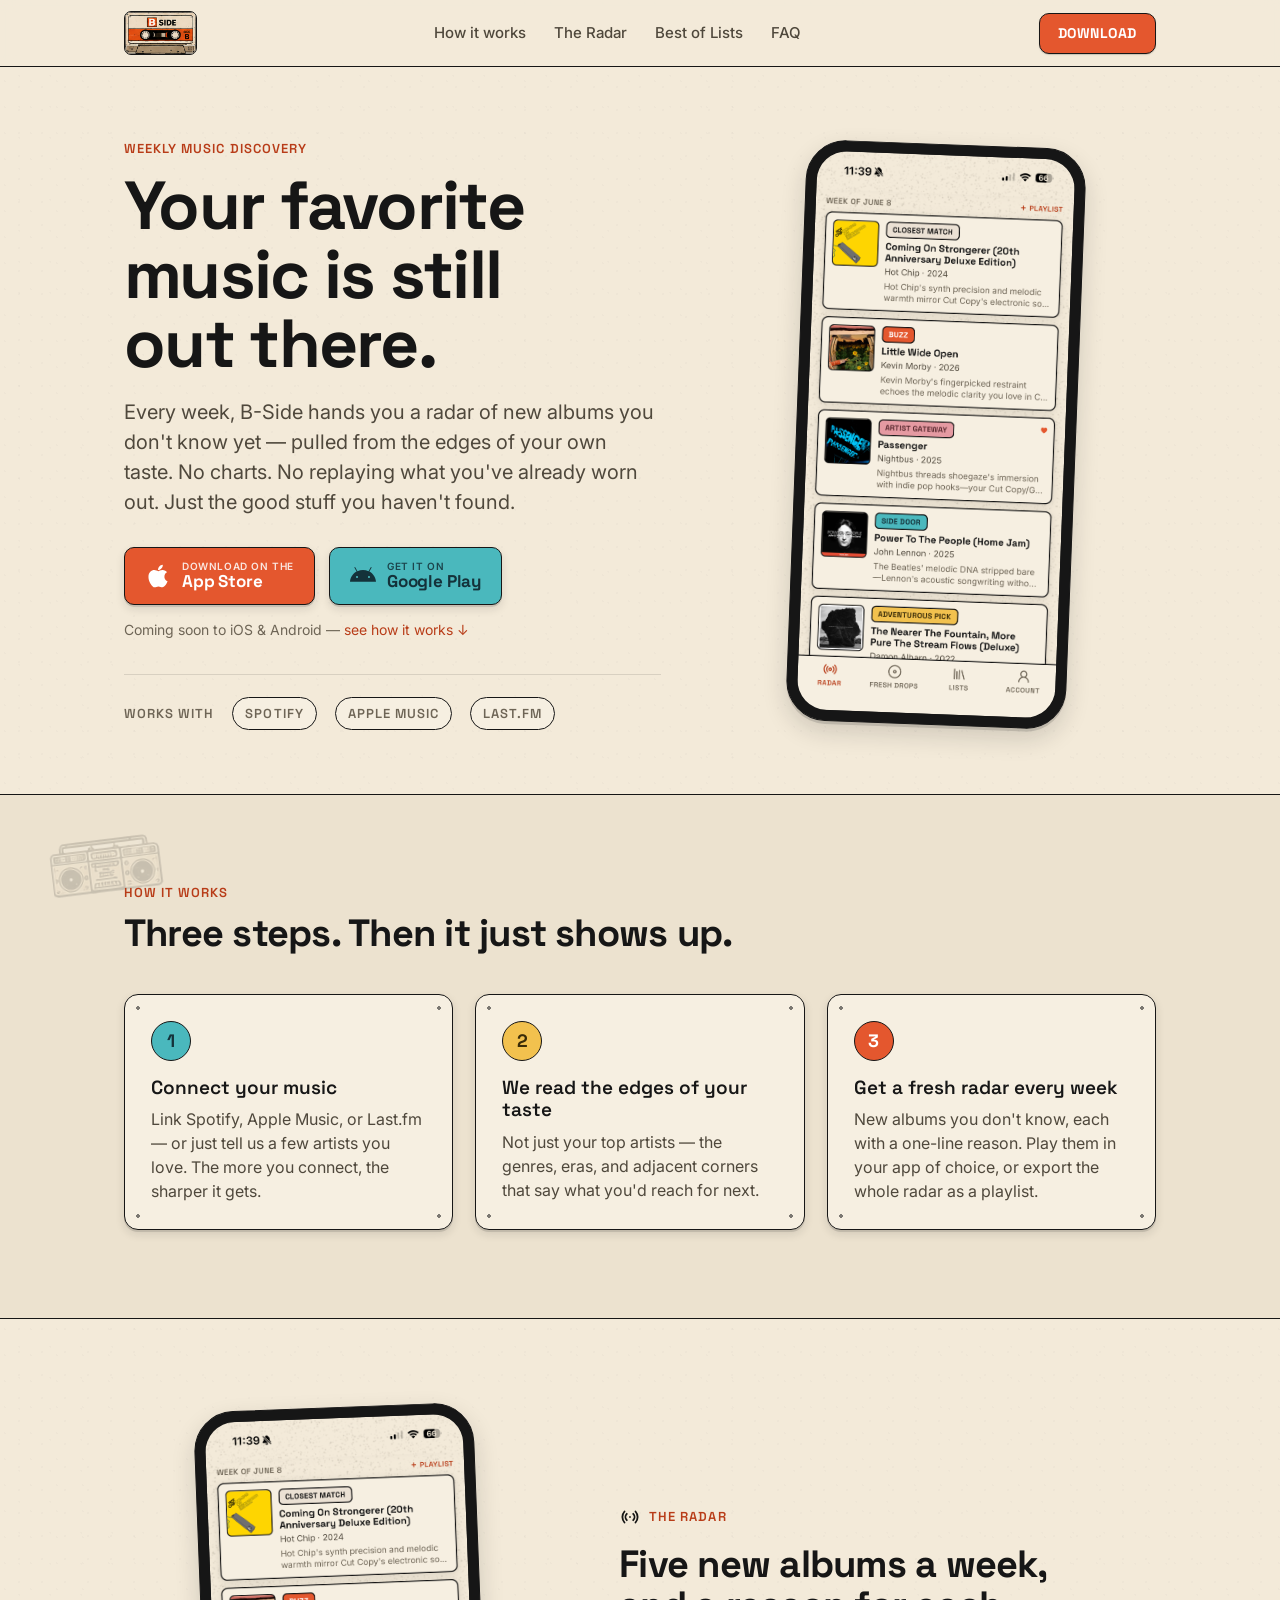
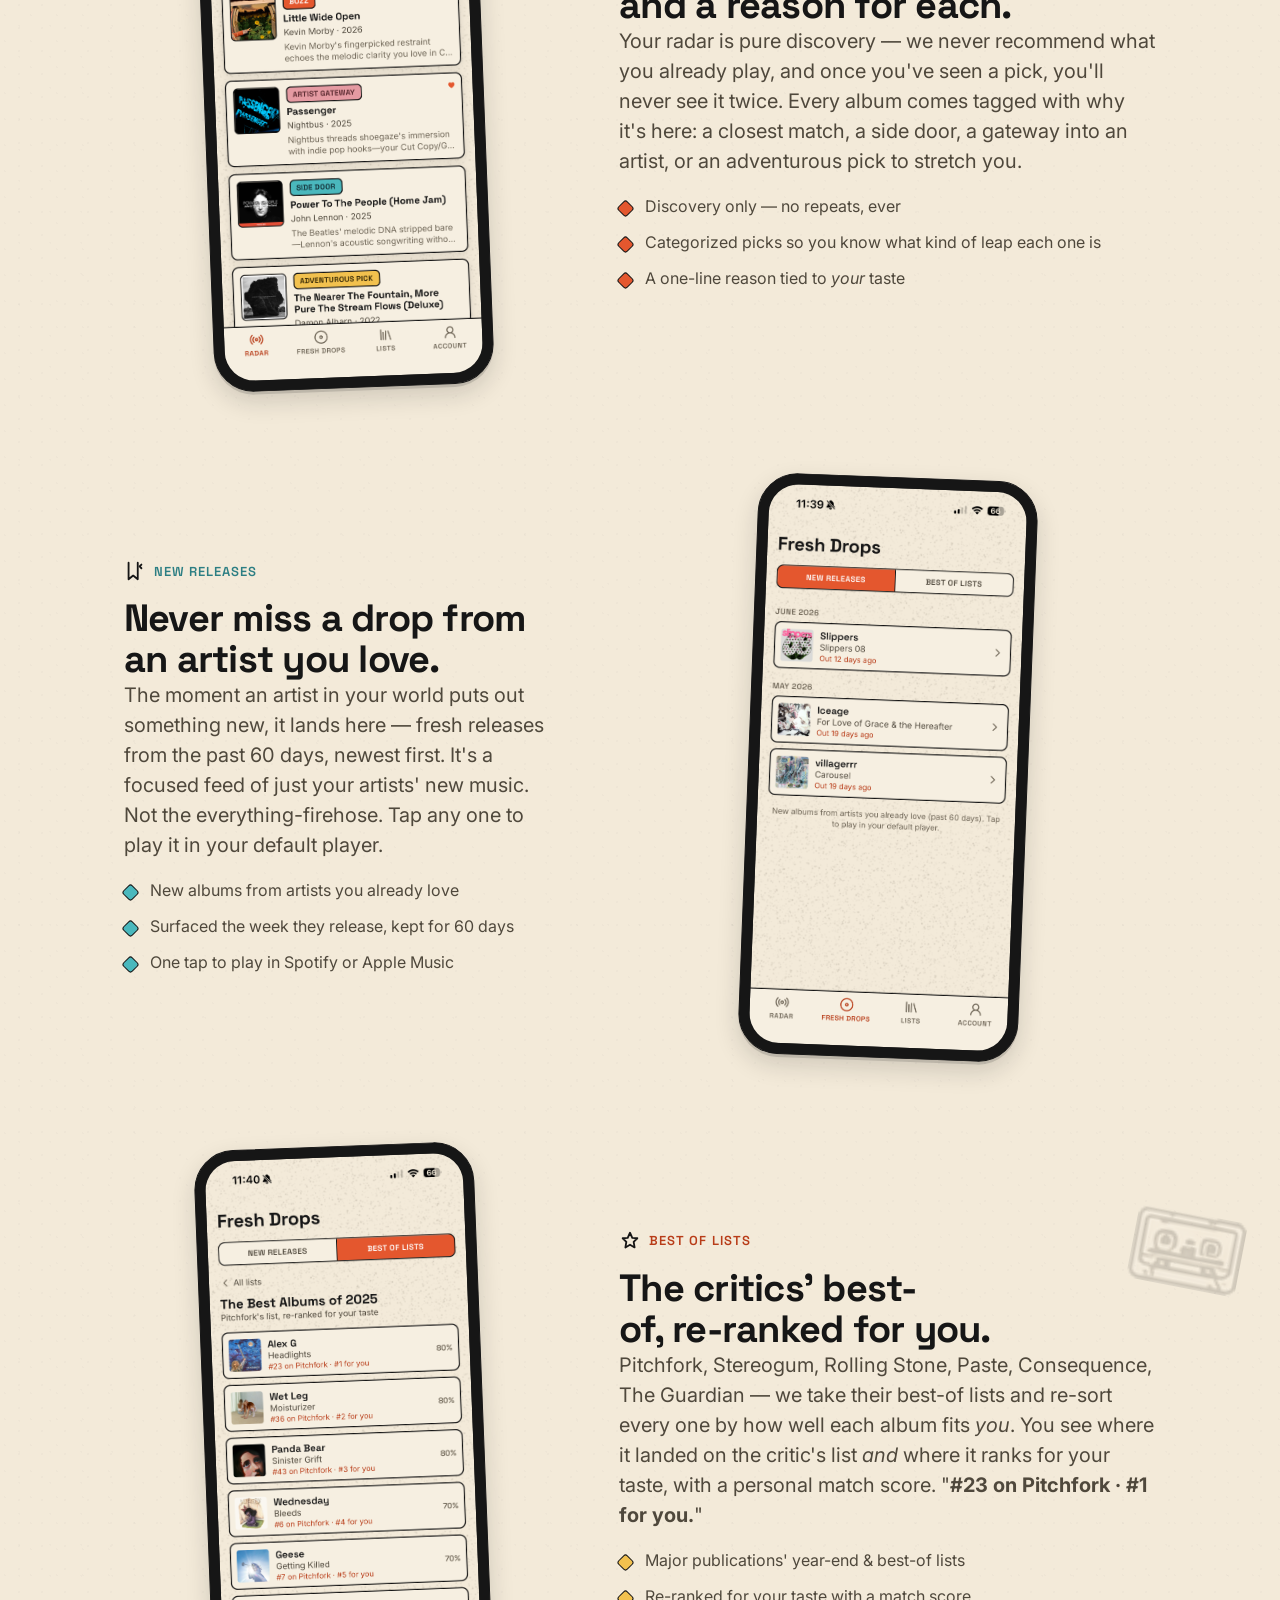
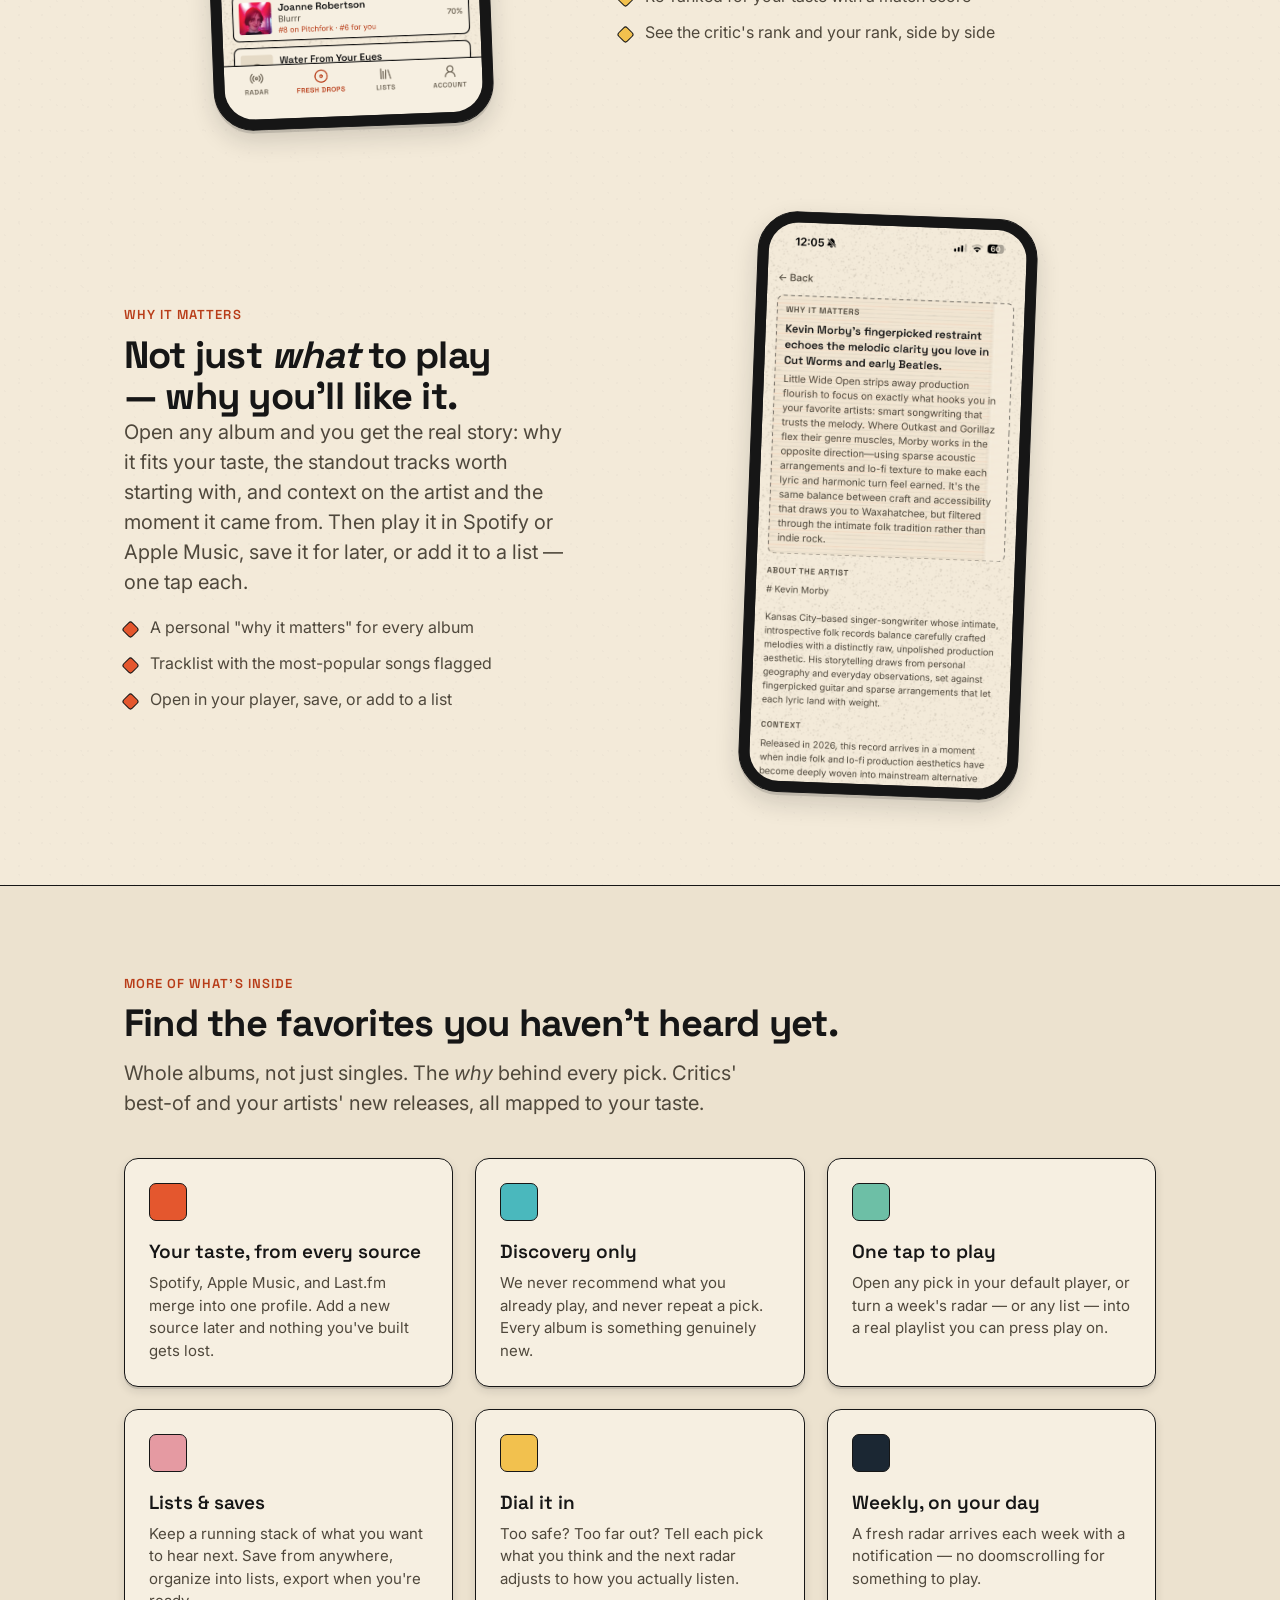
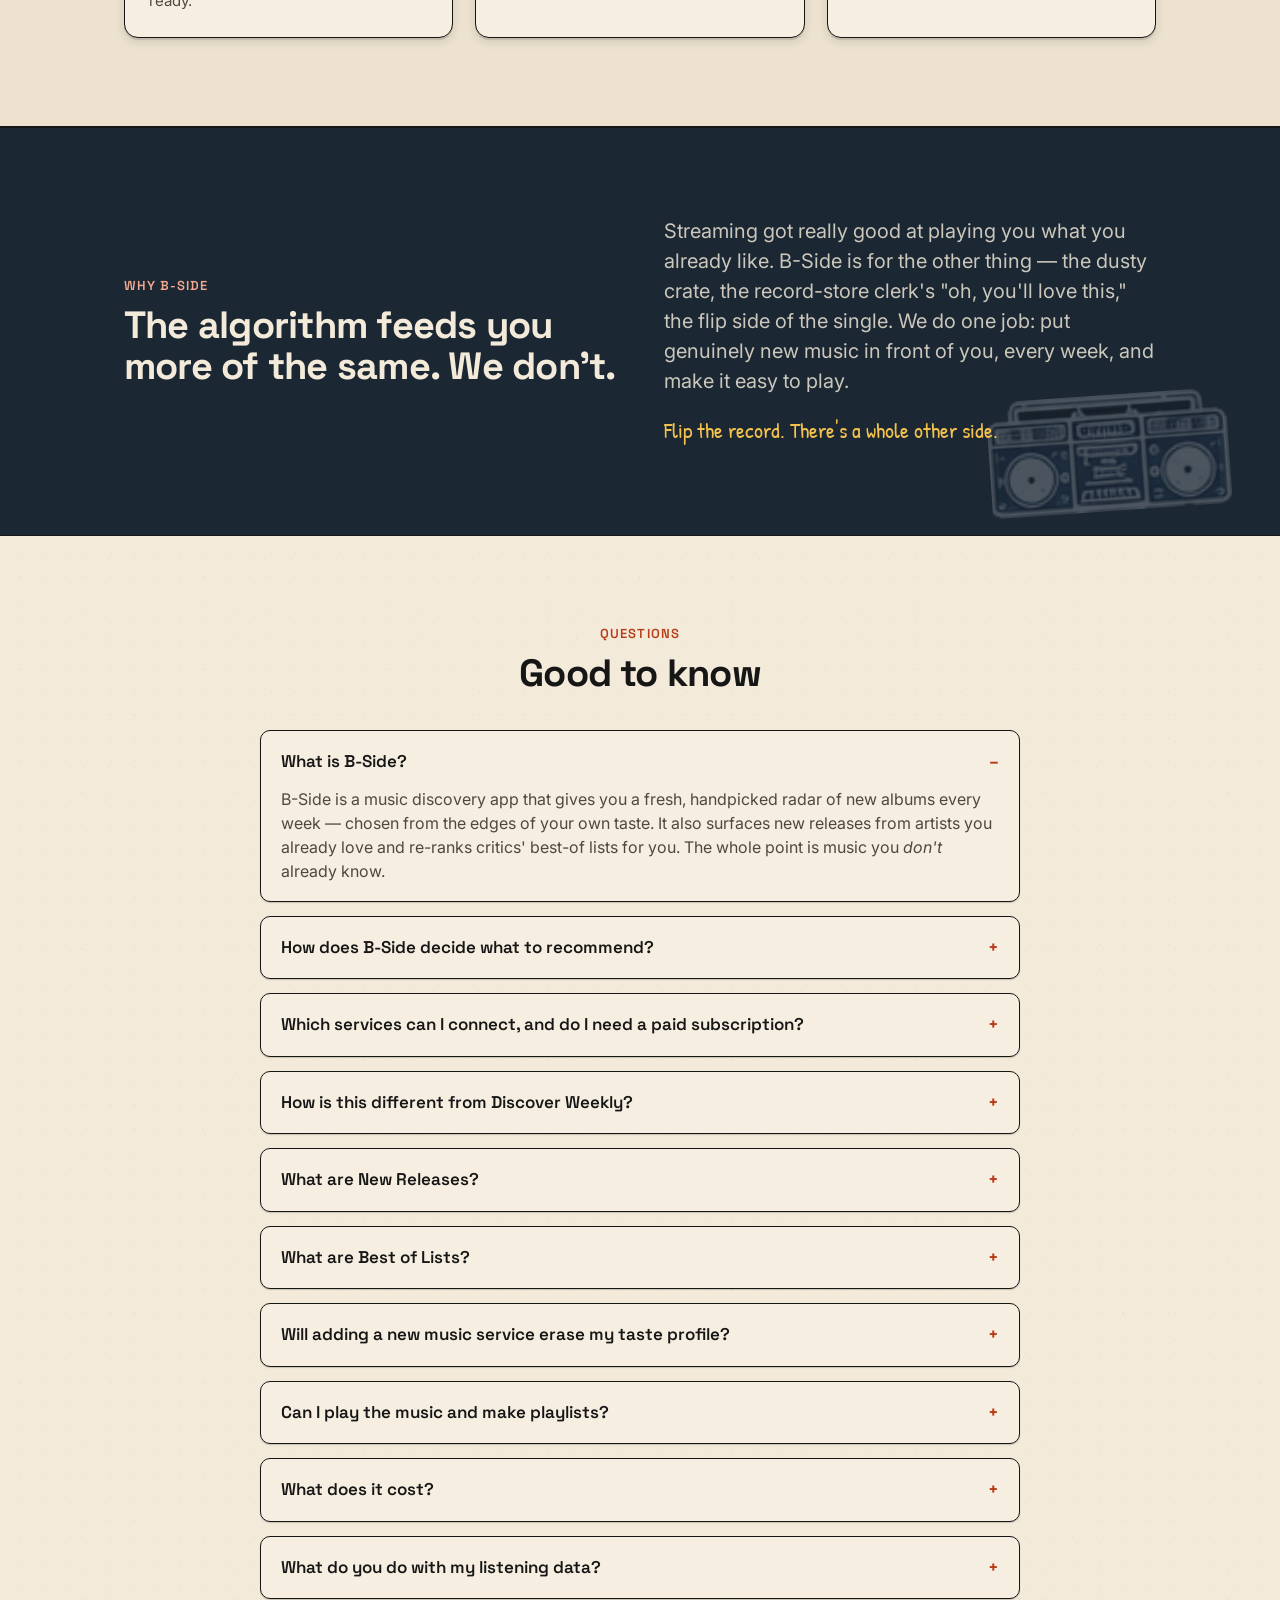
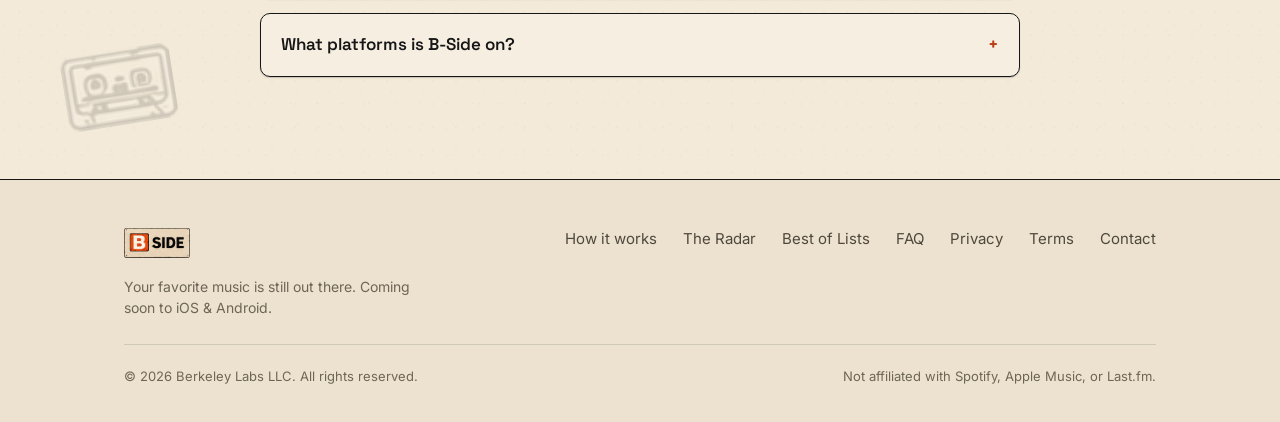
==== commit 45442aa3: "Replace cryptic 'not for charts' header with 'Find the favorites you haven't heard yet' + value-prop" ====
--- a/index.html
+++ b/index.html
@@ -228,7 +228,8 @@
   <section class="section" style="background:var(--bg-grouped);border-top:1.5px solid var(--border);border-bottom:1.5px solid var(--border);">
     <div class="container">
       <p class="eyebrow">More of what's inside</p>
-      <h2 class="h2" style="margin-top:10px;">Built for finding, not for charts.</h2>
+      <h2 class="h2" style="margin-top:10px;">Find the favorites you haven't heard yet.</h2>
+      <p class="lead" style="margin-top:14px;max-width:640px;">Whole albums, not just singles. The <em>why</em> behind every pick. Critics' best-of and your artists' new releases, all mapped to your taste.</p>
       <div class="features">
         <div class="feature plate">
           <span class="feature__tag t-orange"></span>
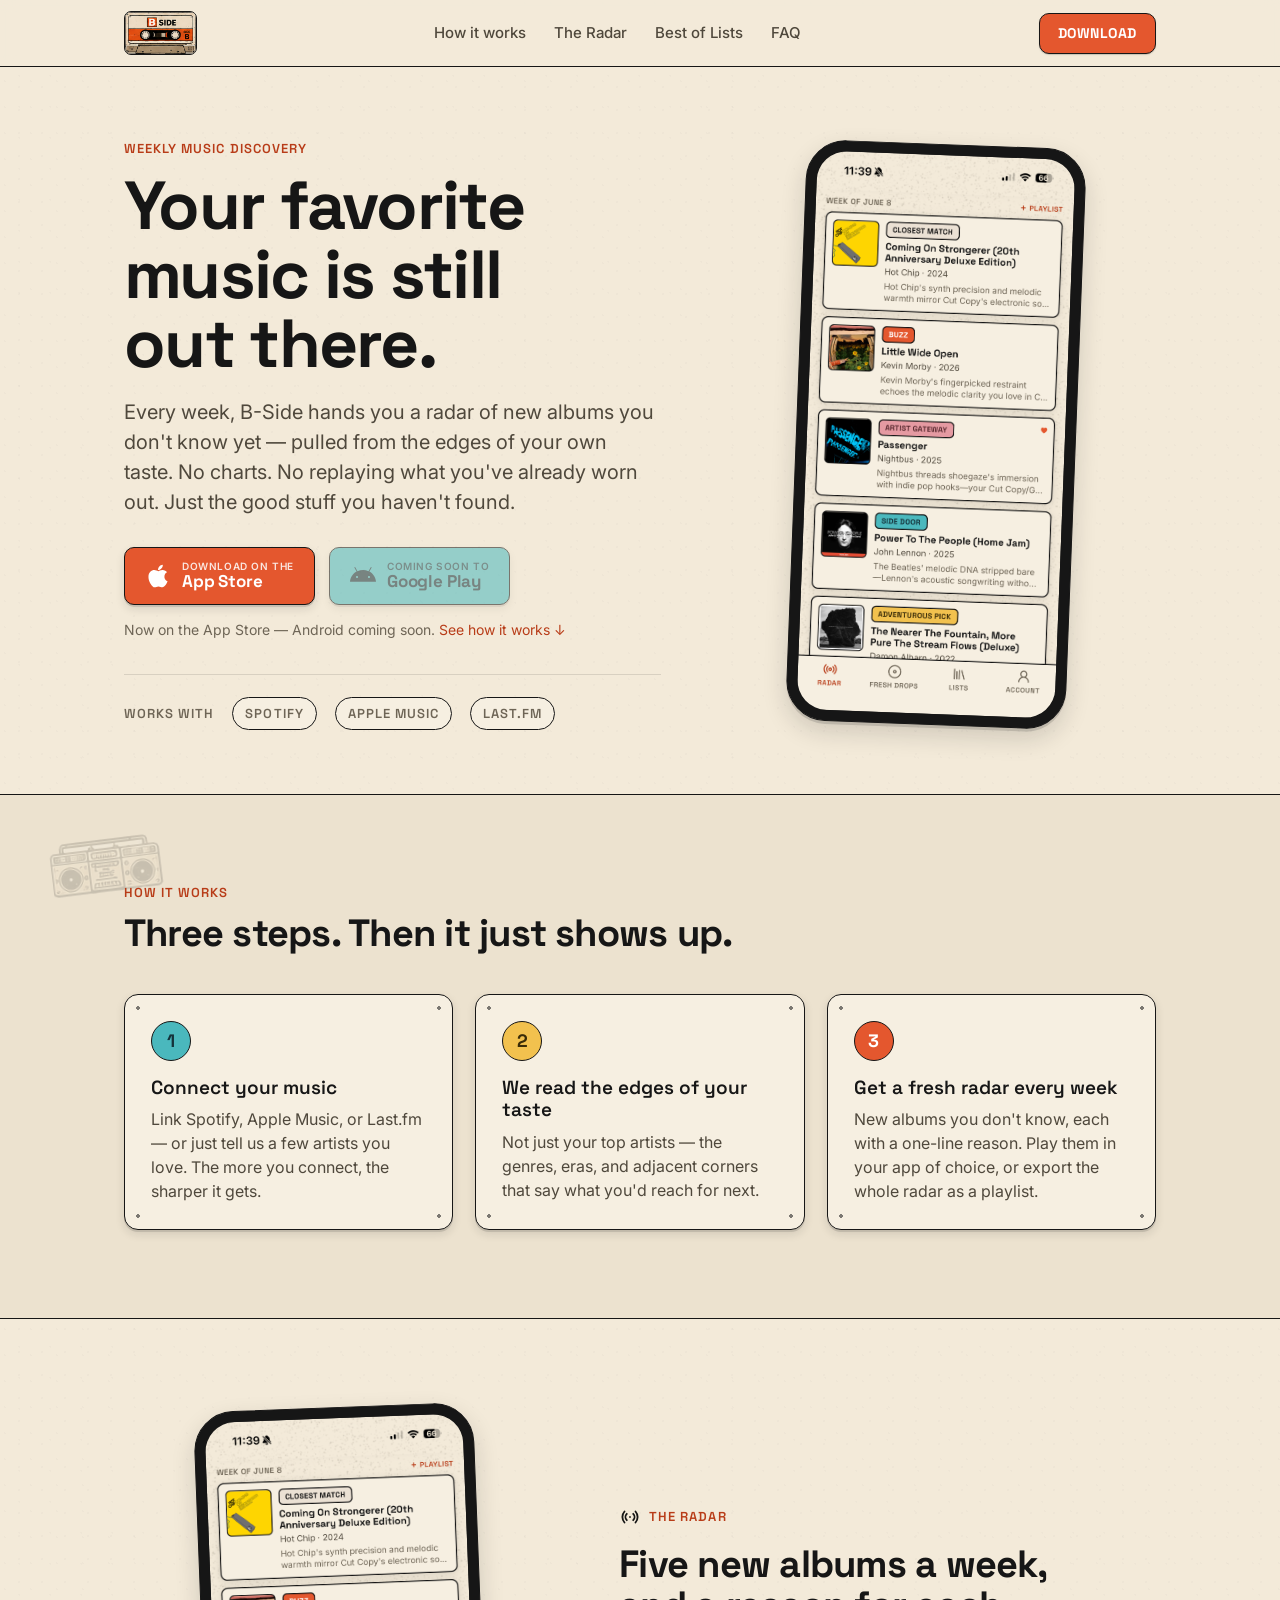
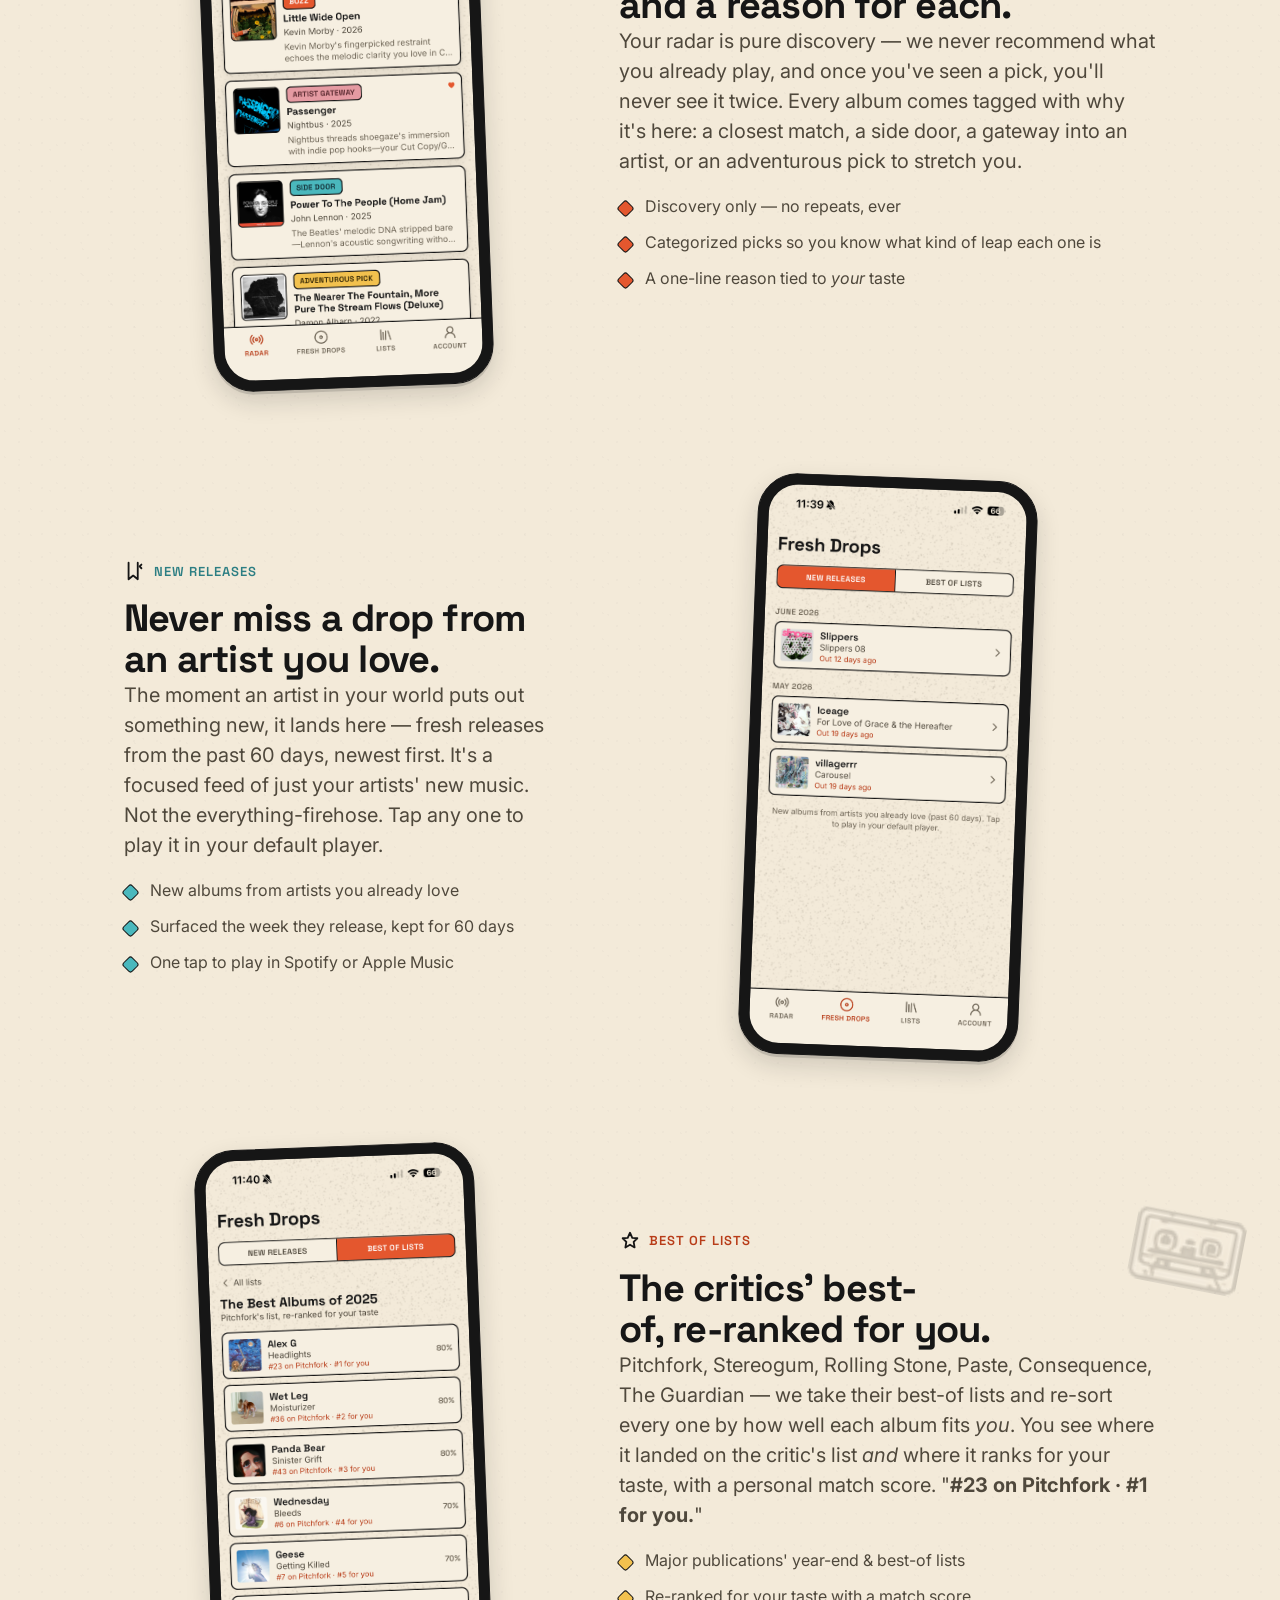
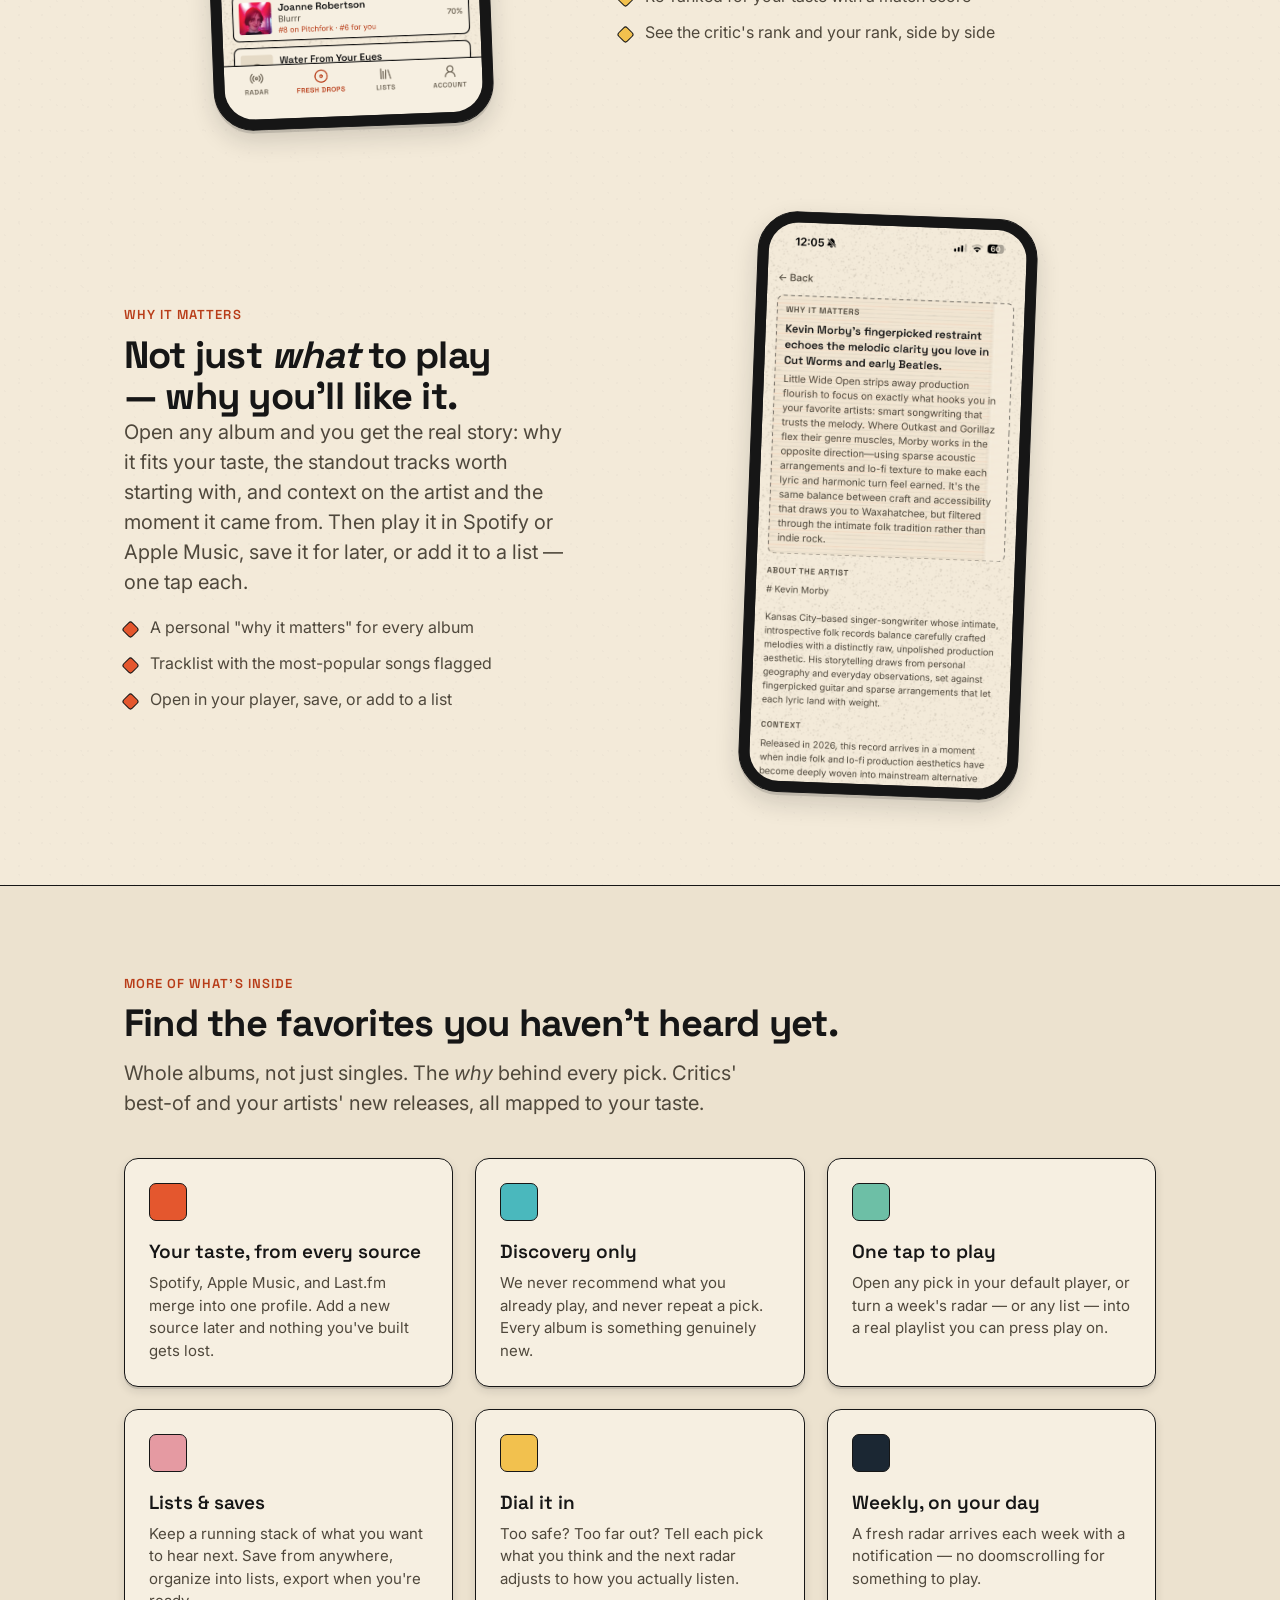
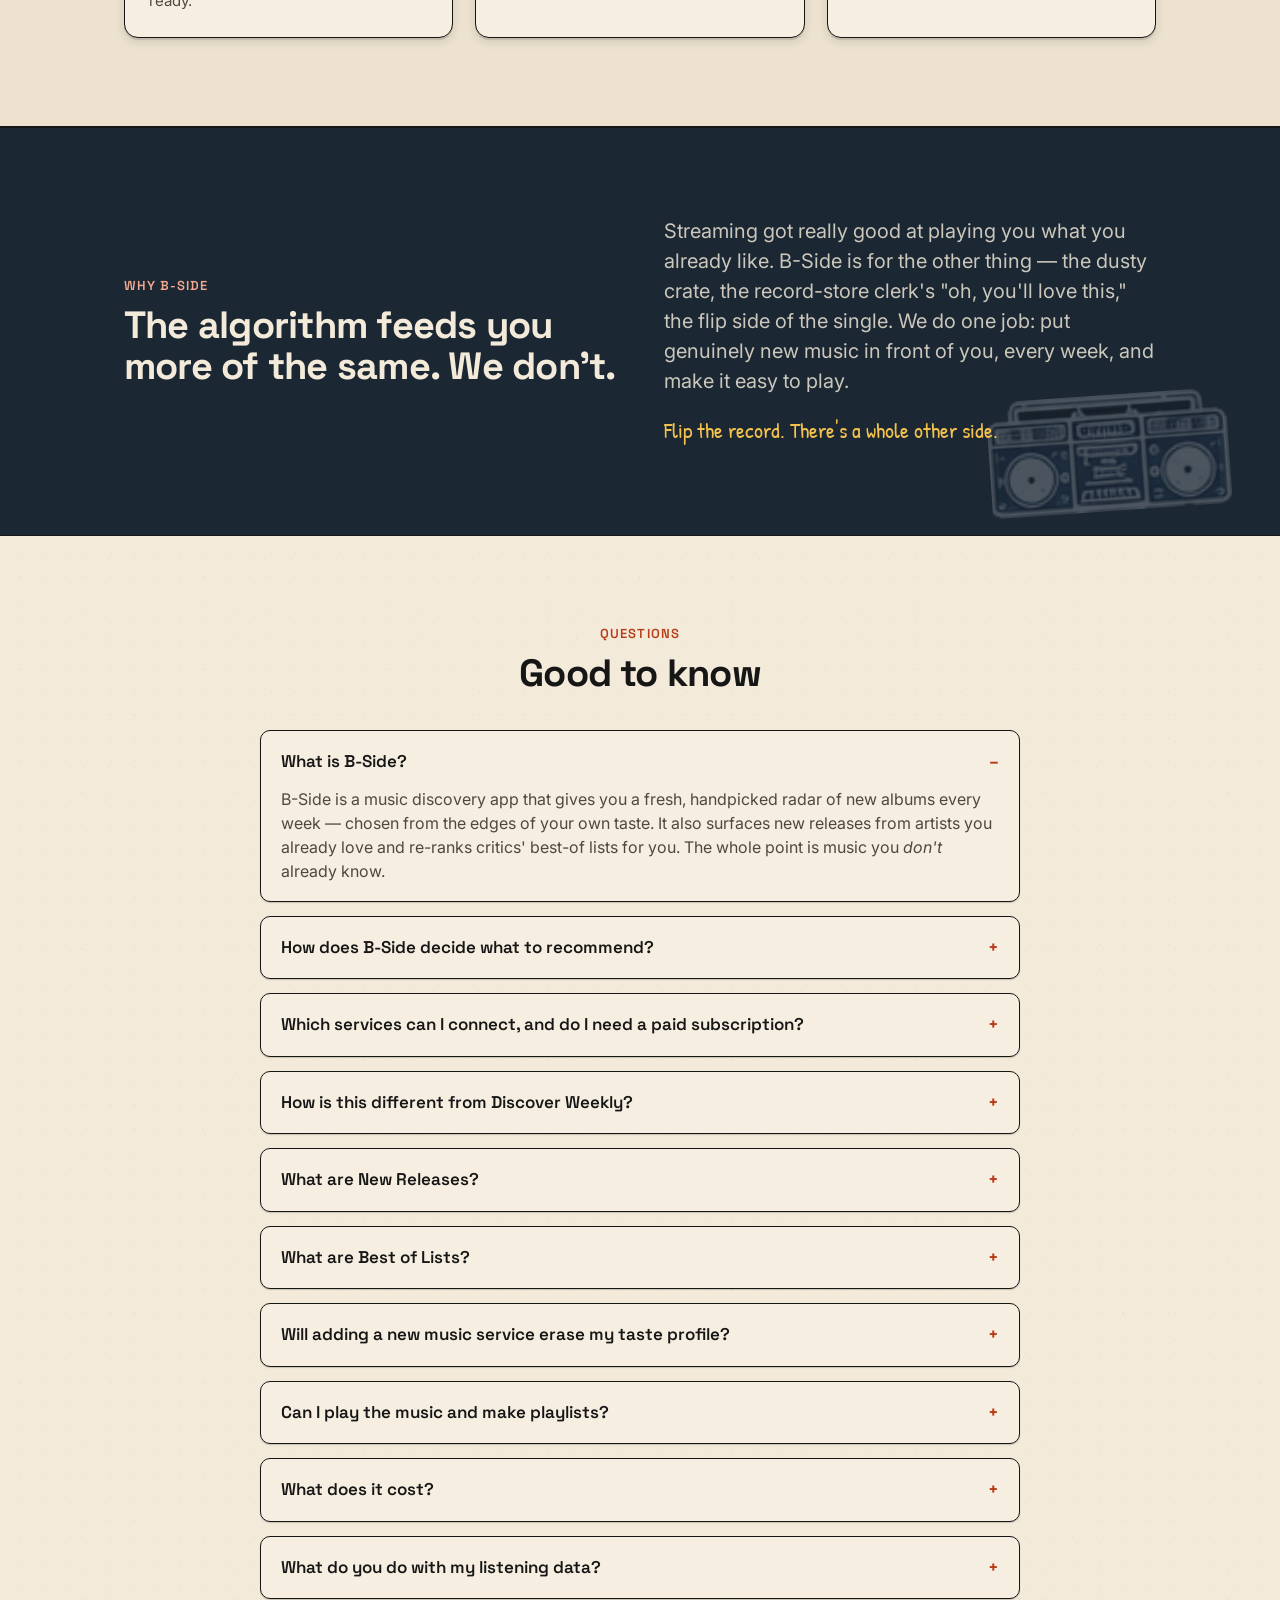
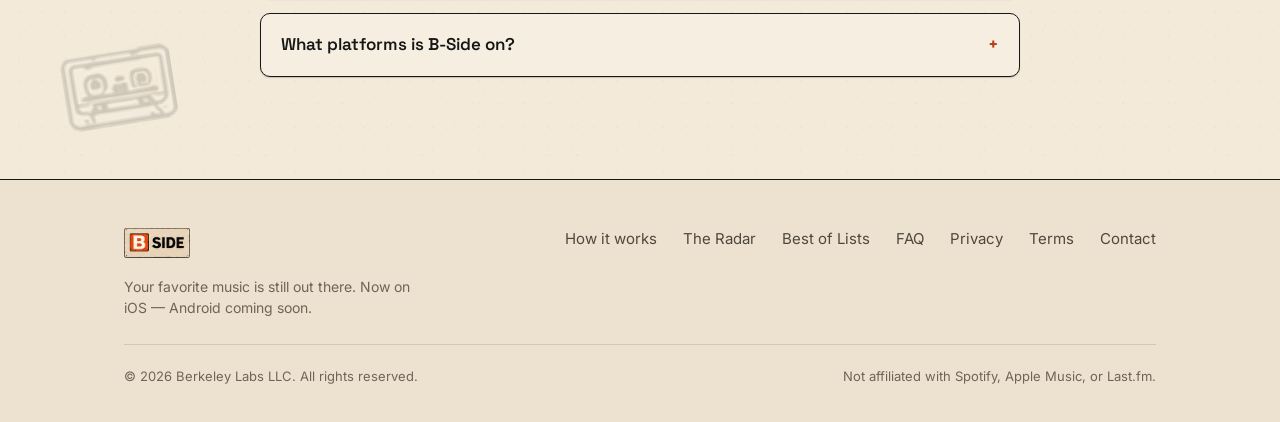
==== commit 1bee8bbd: "Activate App Store download link; Google Play "coming soon" B-Side is live on the App Store — wire t" ====
--- a/index.html
+++ b/index.html
@@ -86,18 +86,17 @@
         <h1 class="display" style="margin:12px 0 18px;">Your favorite music is still out there.</h1>
         <p class="lead">Every week, B-Side hands you a radar of new albums you don't know yet — pulled from the edges of your own taste. No charts. No replaying what you've already worn out. Just the good stuff you haven't found.</p>
         <div class="store-btns" id="get-the-app">
-          <!-- TODO: set href to the real App Store listing URL once the app is live -->
-          <a class="store-btn store-btn--orange" href="#" aria-label="Download B-Side on the App Store">
+          <a class="store-btn store-btn--orange" href="https://apps.apple.com/us/app/b-side-album-discovery/id6775243746" aria-label="Download B-Side on the App Store">
             <svg viewBox="0 0 384 512" aria-hidden="true"><path d="M318.7 268.7c-.2-36.7 16.4-64.4 50-84.8-18.8-26.9-47.2-41.7-84.7-44.6-35.5-2.8-74.3 20.7-88.5 20.7-15 0-49.4-19.7-76.4-19.7C63.3 141.2 4 184.8 4 273.5q0 39.3 14.4 81.2c12.8 36.7 59 126.7 107.2 125.2 25.2-.6 43-17.9 75.8-17.9 31.8 0 48.3 17.9 76.4 17.9 48.6-.7 90.4-82.5 102.6-119.3-65.2-30.7-61.7-90-61.7-91.9zm-56.6-164.2c27.3-32.4 24.8-61.9 24-72.5-24.1 1.4-52 16.4-67.9 34.9-17.5 19.8-27.8 44.3-25.6 71.9 26.1 2 49.9-11.4 69.5-34.3z"/></svg>
             <span class="store-btn__txt"><small>Download on the</small><b>App Store</b></span>
           </a>
-          <!-- TODO: set href to the real Google Play listing URL once the app is live -->
-          <a class="store-btn store-btn--teal" href="#" aria-label="Get B-Side on Google Play">
+          <!-- Google Play: pending approval — when live, remove the inline style so it's clickable -->
+          <a class="store-btn store-btn--teal" href="https://play.google.com/store/apps/details?id=com.berkeleylabs.bside" style="opacity:.55;pointer-events:none;" aria-label="B-Side coming soon to Google Play">
             <svg viewBox="0 0 576 512" aria-hidden="true"><path d="M420.55 301.93a24 24 0 1 1 24-24 24 24 0 0 1-24 24m-265.1 0a24 24 0 1 1 24-24 24 24 0 0 1-24 24m273.7-144.48 47.94-83a10 10 0 1 0-17.27-10h0l-48.54 84.07a301.25 301.25 0 0 0-246.56 0L116.18 64.45a10 10 0 1 0-17.27 10h0l47.94 83C64.53 202.22 8.24 285.55 0 384h576c-8.24-98.45-64.54-181.78-146.85-226.55"/></svg>
-            <span class="store-btn__txt"><small>Get it on</small><b>Google Play</b></span>
+            <span class="store-btn__txt"><small>Coming soon to</small><b>Google Play</b></span>
           </a>
         </div>
-        <p class="hero__note muted">Coming soon to iOS &amp; Android — <a href="#how">see how it works ↓</a></p>
+        <p class="hero__note muted">Now on the App Store — Android coming soon. <a href="#how">See how it works ↓</a></p>
         <div class="sources-strip">
           <span>Works with</span>
           <span class="source-chip">Spotify</span>
@@ -341,7 +340,7 @@
       <div class="footer__grid">
         <div>
           <a class="wordmark" href="/"><img class="logo-img" src="assets/wordmark.png" alt="B-Side" /></a>
-          <p class="muted" style="margin-top:12px;max-width:300px;font-size:14px;">Your favorite music is still out there. Coming soon to iOS &amp; Android.</p>
+          <p class="muted" style="margin-top:12px;max-width:300px;font-size:14px;">Your favorite music is still out there. Now on iOS — Android coming soon.</p>
         </div>
         <div class="footer__links">
           <a href="#how">How it works</a>
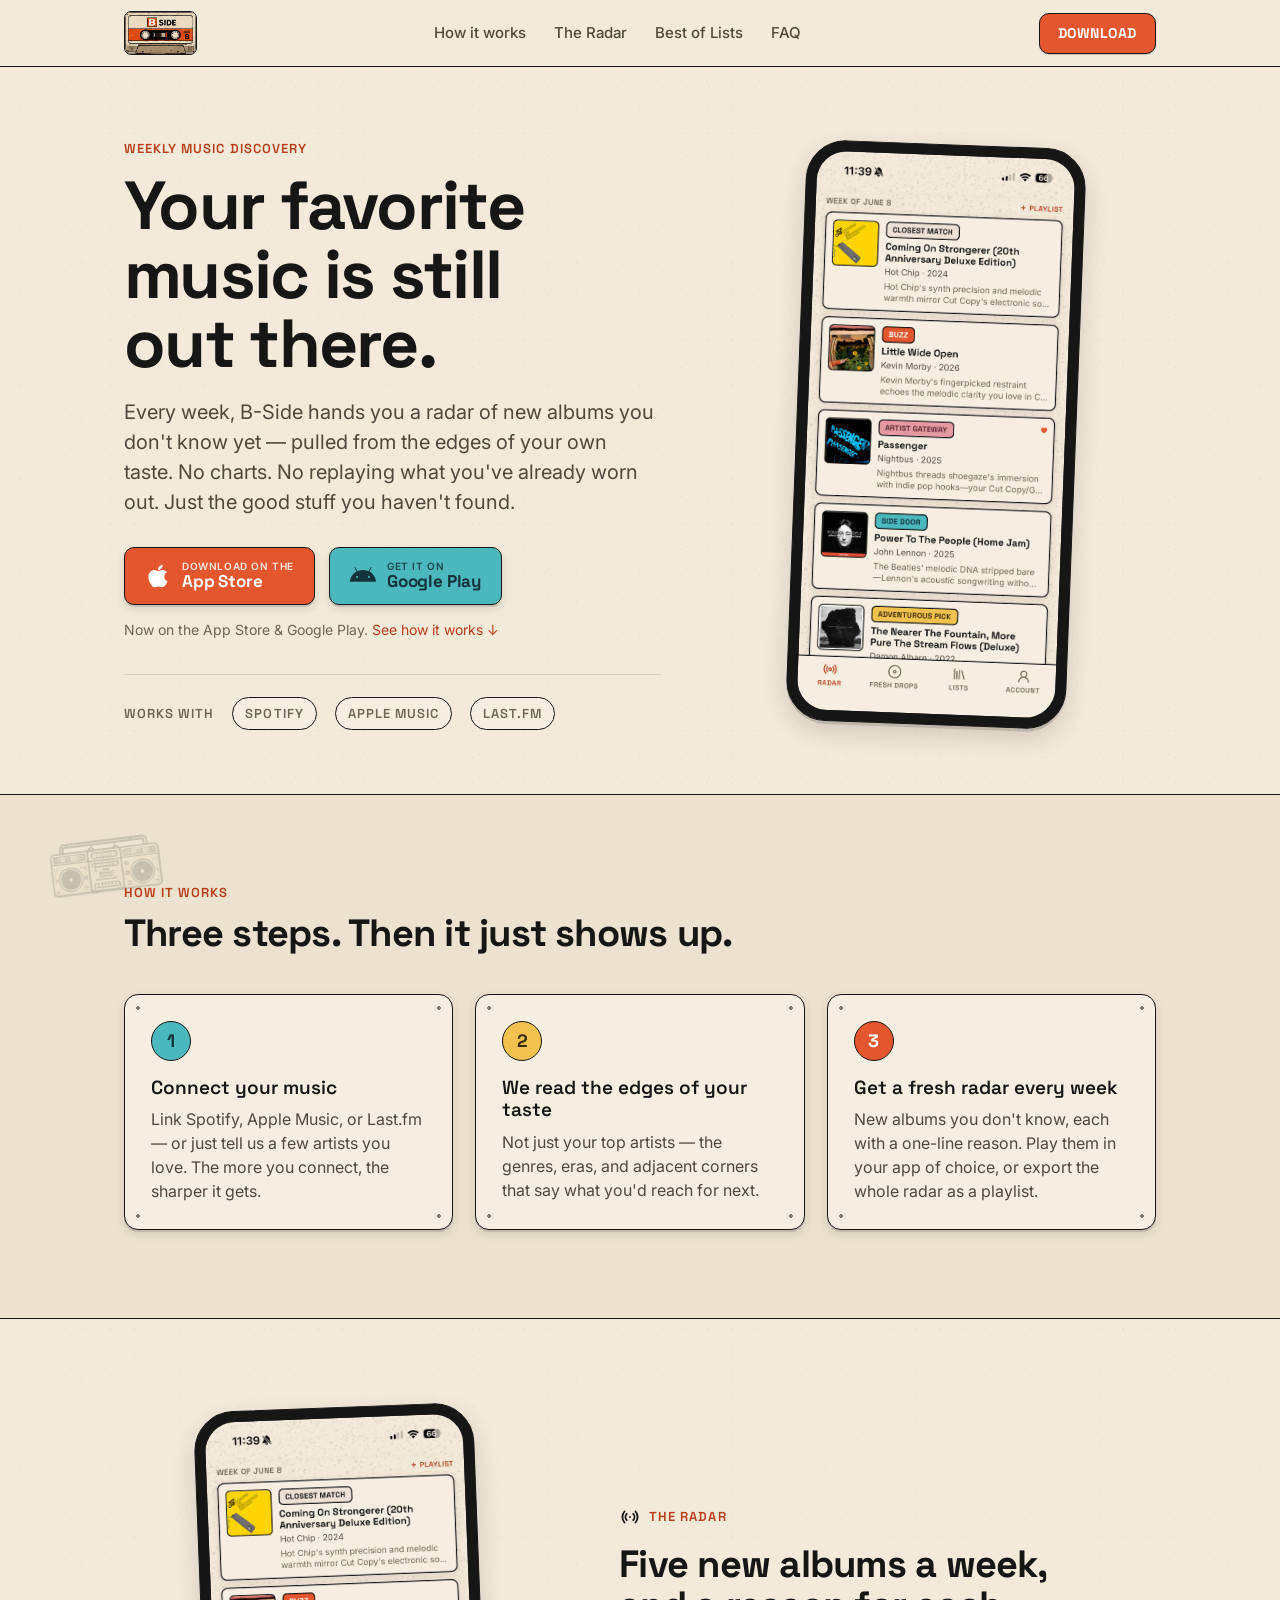
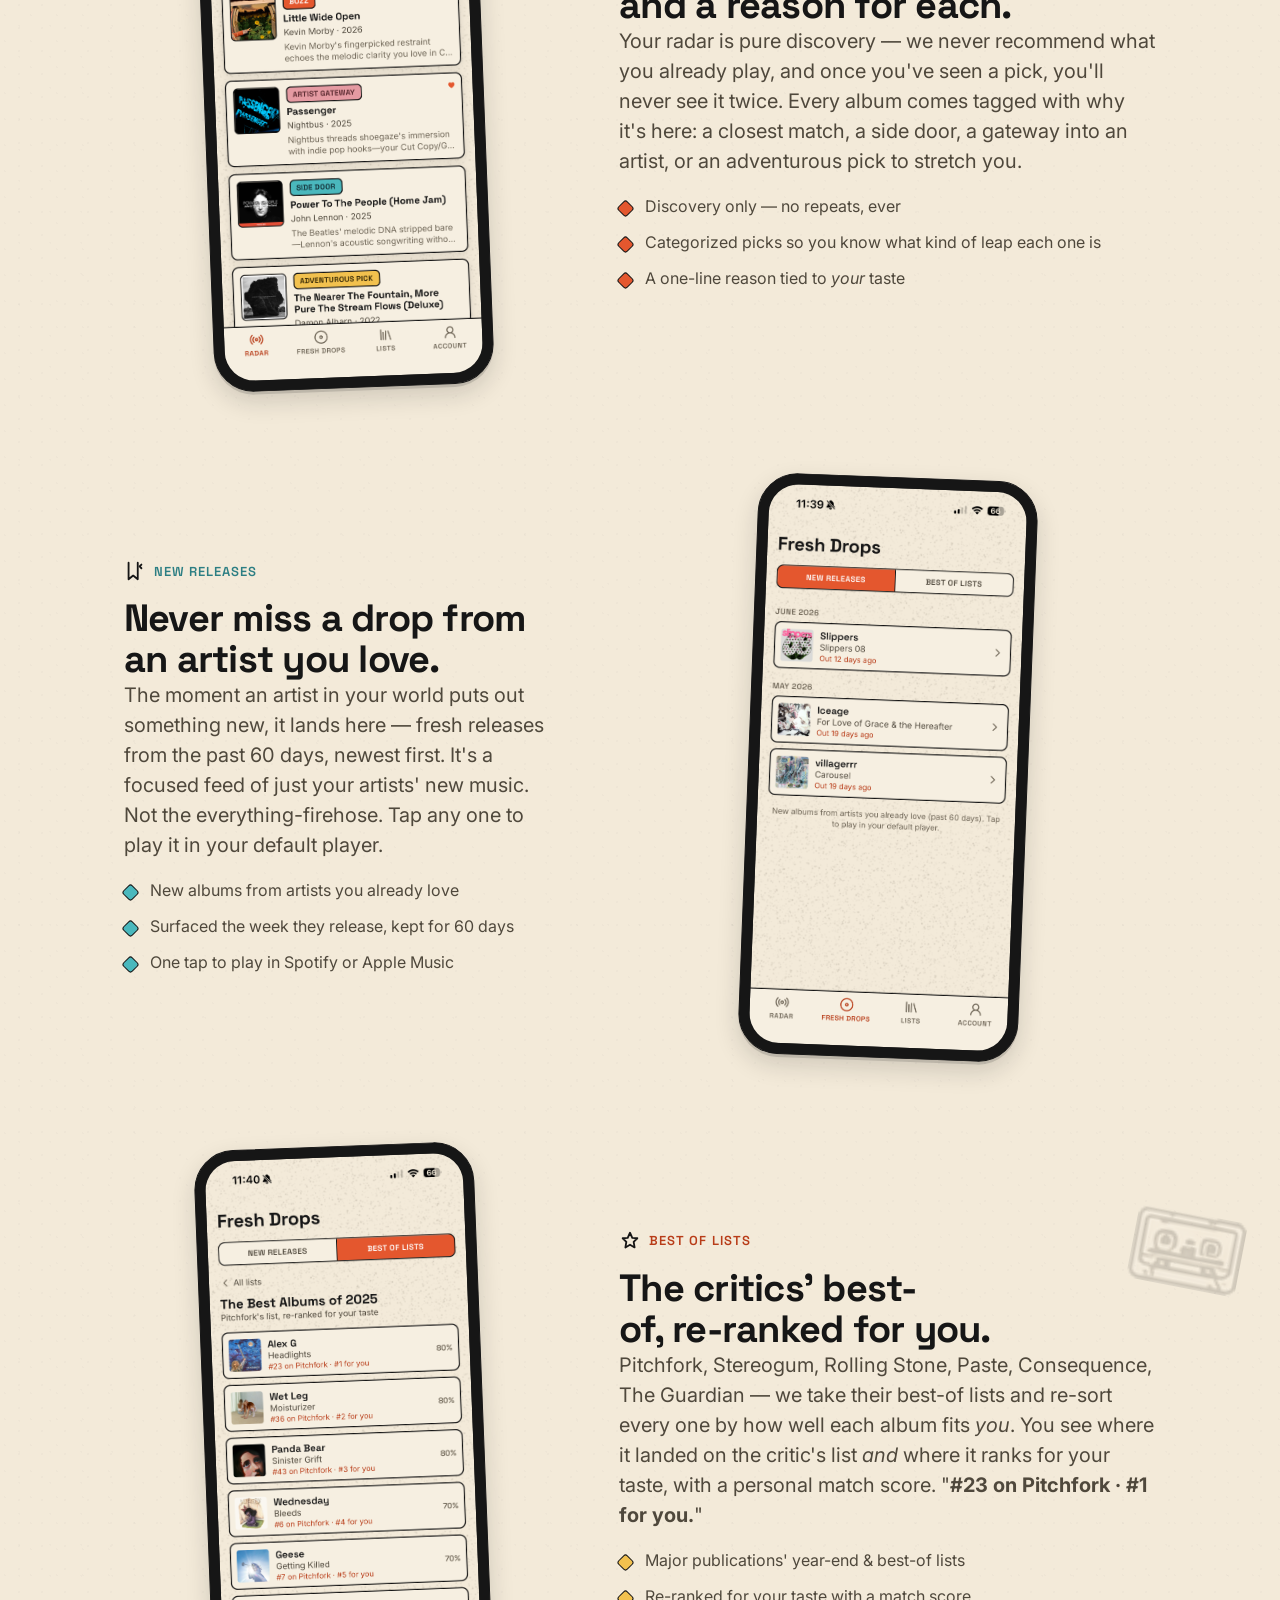
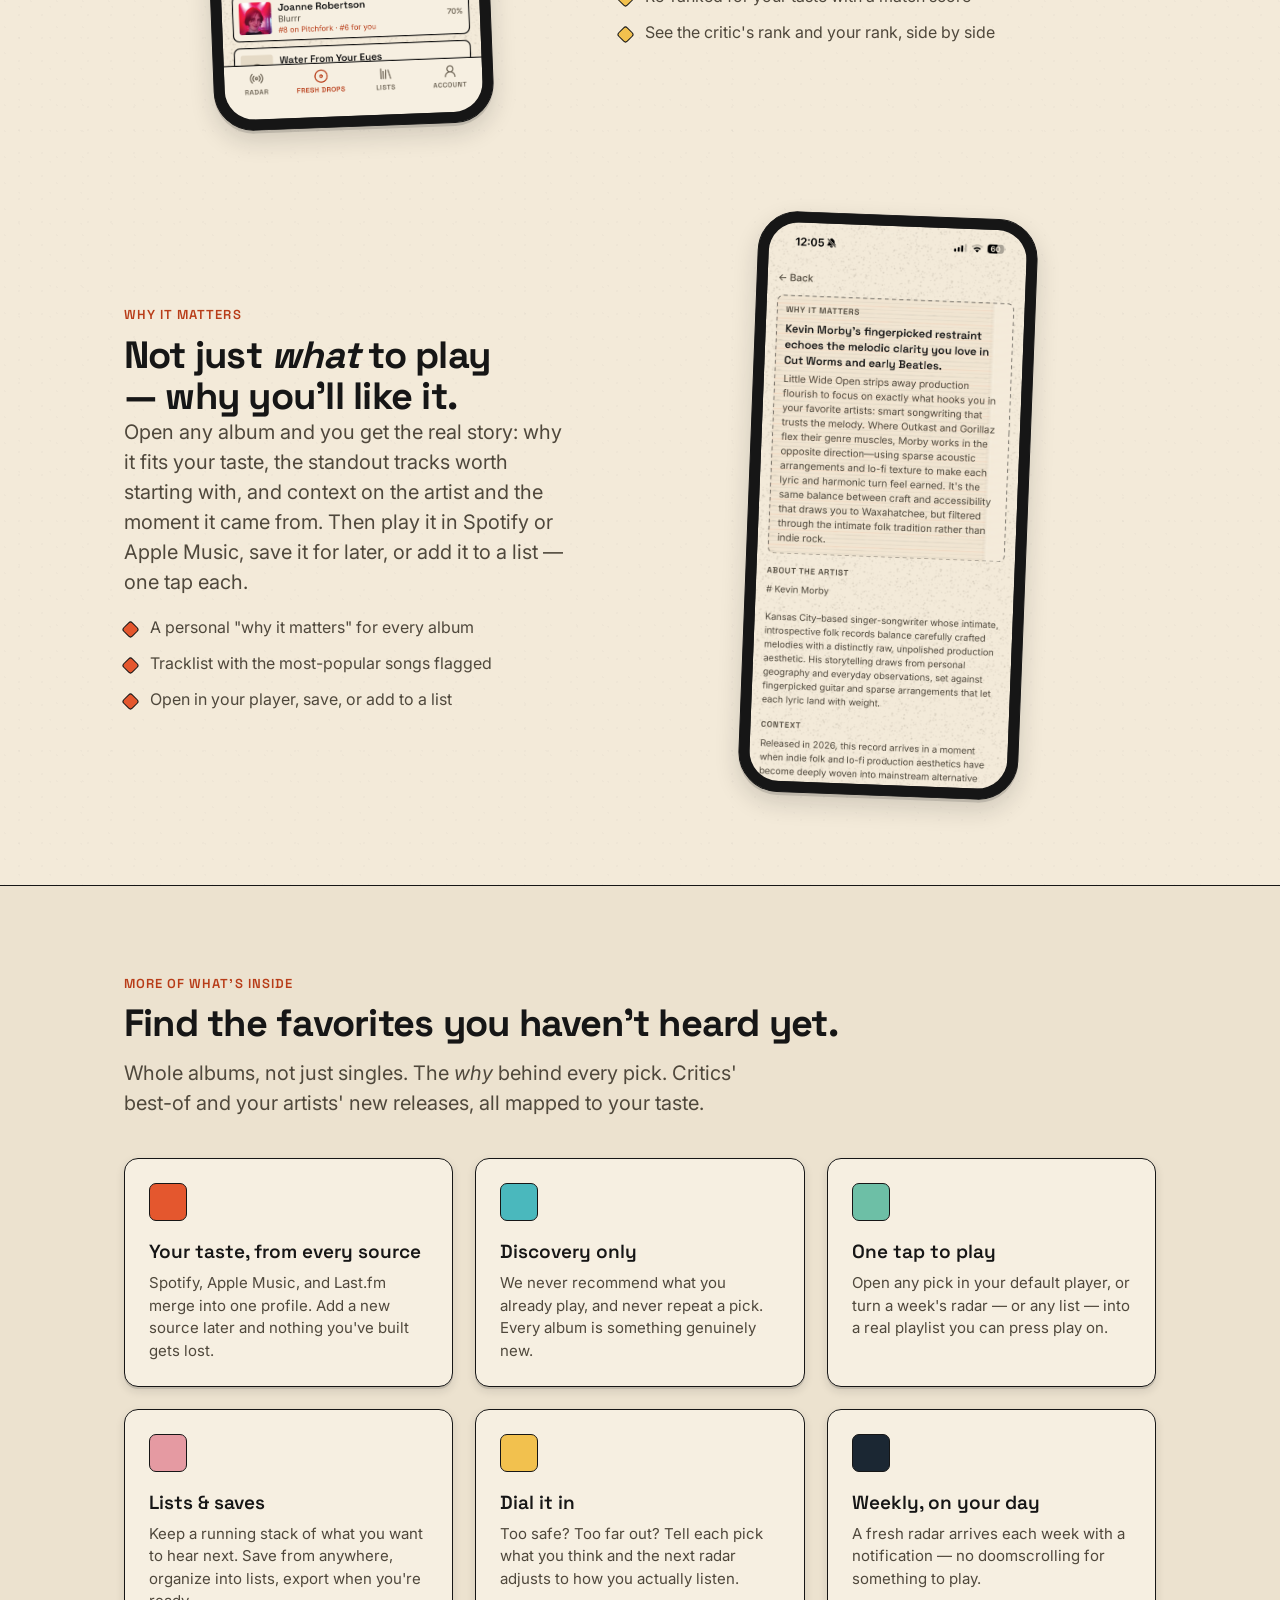
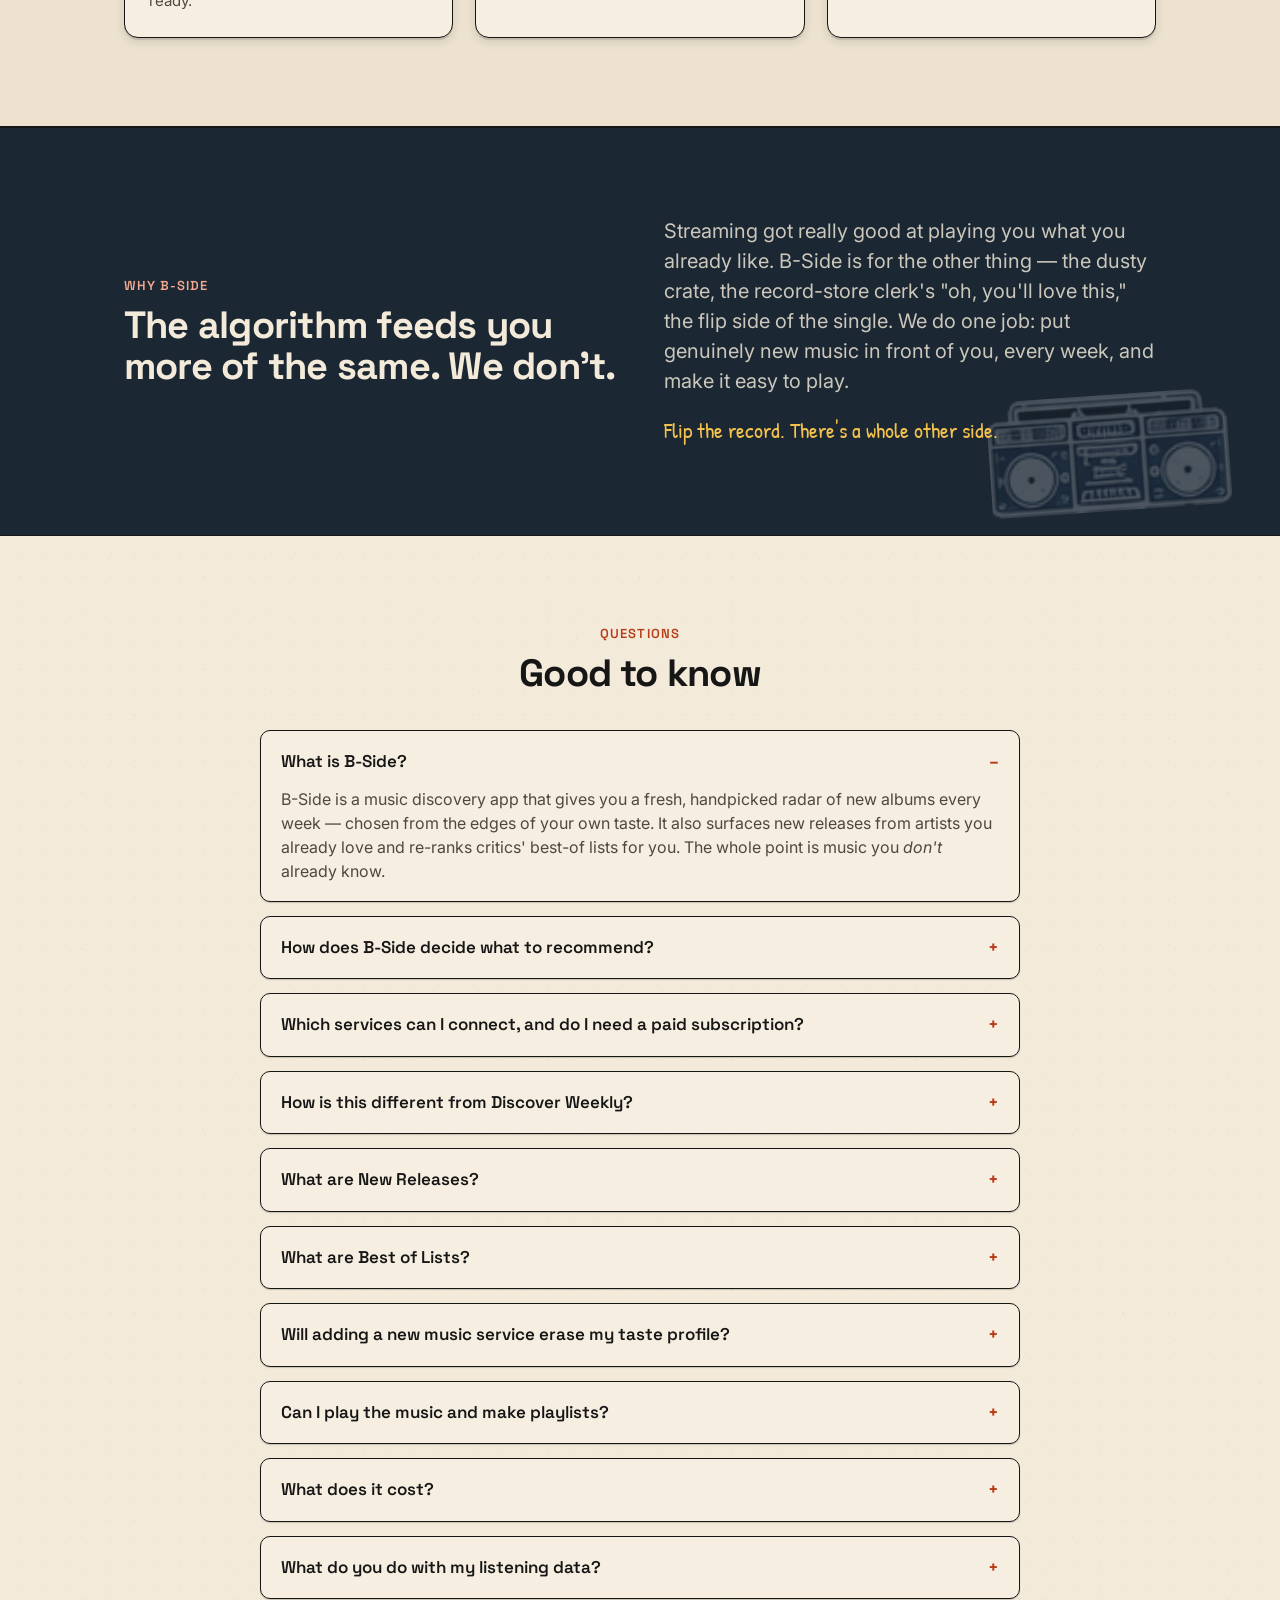
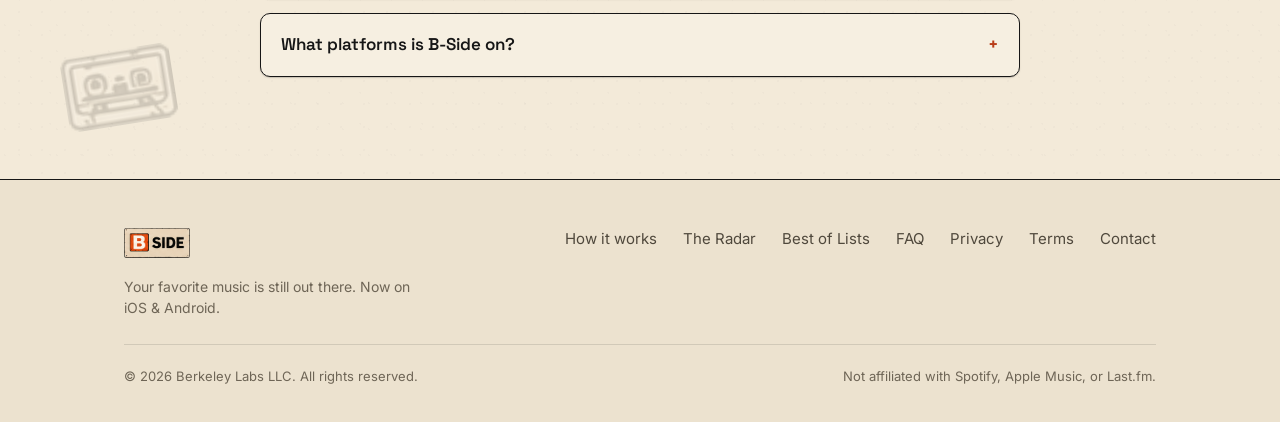
==== commit 8fc2fc94: "Activate Google Play download link — now live on both stores B-Side approved on Google Play. Enable " ====
--- a/index.html
+++ b/index.html
@@ -90,13 +90,12 @@
             <svg viewBox="0 0 384 512" aria-hidden="true"><path d="M318.7 268.7c-.2-36.7 16.4-64.4 50-84.8-18.8-26.9-47.2-41.7-84.7-44.6-35.5-2.8-74.3 20.7-88.5 20.7-15 0-49.4-19.7-76.4-19.7C63.3 141.2 4 184.8 4 273.5q0 39.3 14.4 81.2c12.8 36.7 59 126.7 107.2 125.2 25.2-.6 43-17.9 75.8-17.9 31.8 0 48.3 17.9 76.4 17.9 48.6-.7 90.4-82.5 102.6-119.3-65.2-30.7-61.7-90-61.7-91.9zm-56.6-164.2c27.3-32.4 24.8-61.9 24-72.5-24.1 1.4-52 16.4-67.9 34.9-17.5 19.8-27.8 44.3-25.6 71.9 26.1 2 49.9-11.4 69.5-34.3z"/></svg>
             <span class="store-btn__txt"><small>Download on the</small><b>App Store</b></span>
           </a>
-          <!-- Google Play: pending approval — when live, remove the inline style so it's clickable -->
-          <a class="store-btn store-btn--teal" href="https://play.google.com/store/apps/details?id=com.berkeleylabs.bside" style="opacity:.55;pointer-events:none;" aria-label="B-Side coming soon to Google Play">
+          <a class="store-btn store-btn--teal" href="https://play.google.com/store/apps/details?id=com.berkeleylabs.bside" aria-label="Get B-Side on Google Play">
             <svg viewBox="0 0 576 512" aria-hidden="true"><path d="M420.55 301.93a24 24 0 1 1 24-24 24 24 0 0 1-24 24m-265.1 0a24 24 0 1 1 24-24 24 24 0 0 1-24 24m273.7-144.48 47.94-83a10 10 0 1 0-17.27-10h0l-48.54 84.07a301.25 301.25 0 0 0-246.56 0L116.18 64.45a10 10 0 1 0-17.27 10h0l47.94 83C64.53 202.22 8.24 285.55 0 384h576c-8.24-98.45-64.54-181.78-146.85-226.55"/></svg>
-            <span class="store-btn__txt"><small>Coming soon to</small><b>Google Play</b></span>
+            <span class="store-btn__txt"><small>Get it on</small><b>Google Play</b></span>
           </a>
         </div>
-        <p class="hero__note muted">Now on the App Store — Android coming soon. <a href="#how">See how it works ↓</a></p>
+        <p class="hero__note muted">Now on the App Store &amp; Google Play. <a href="#how">See how it works ↓</a></p>
         <div class="sources-strip">
           <span>Works with</span>
           <span class="source-chip">Spotify</span>
@@ -340,7 +339,7 @@
       <div class="footer__grid">
         <div>
           <a class="wordmark" href="/"><img class="logo-img" src="assets/wordmark.png" alt="B-Side" /></a>
-          <p class="muted" style="margin-top:12px;max-width:300px;font-size:14px;">Your favorite music is still out there. Now on iOS — Android coming soon.</p>
+          <p class="muted" style="margin-top:12px;max-width:300px;font-size:14px;">Your favorite music is still out there. Now on iOS &amp; Android.</p>
         </div>
         <div class="footer__links">
           <a href="#how">How it works</a>
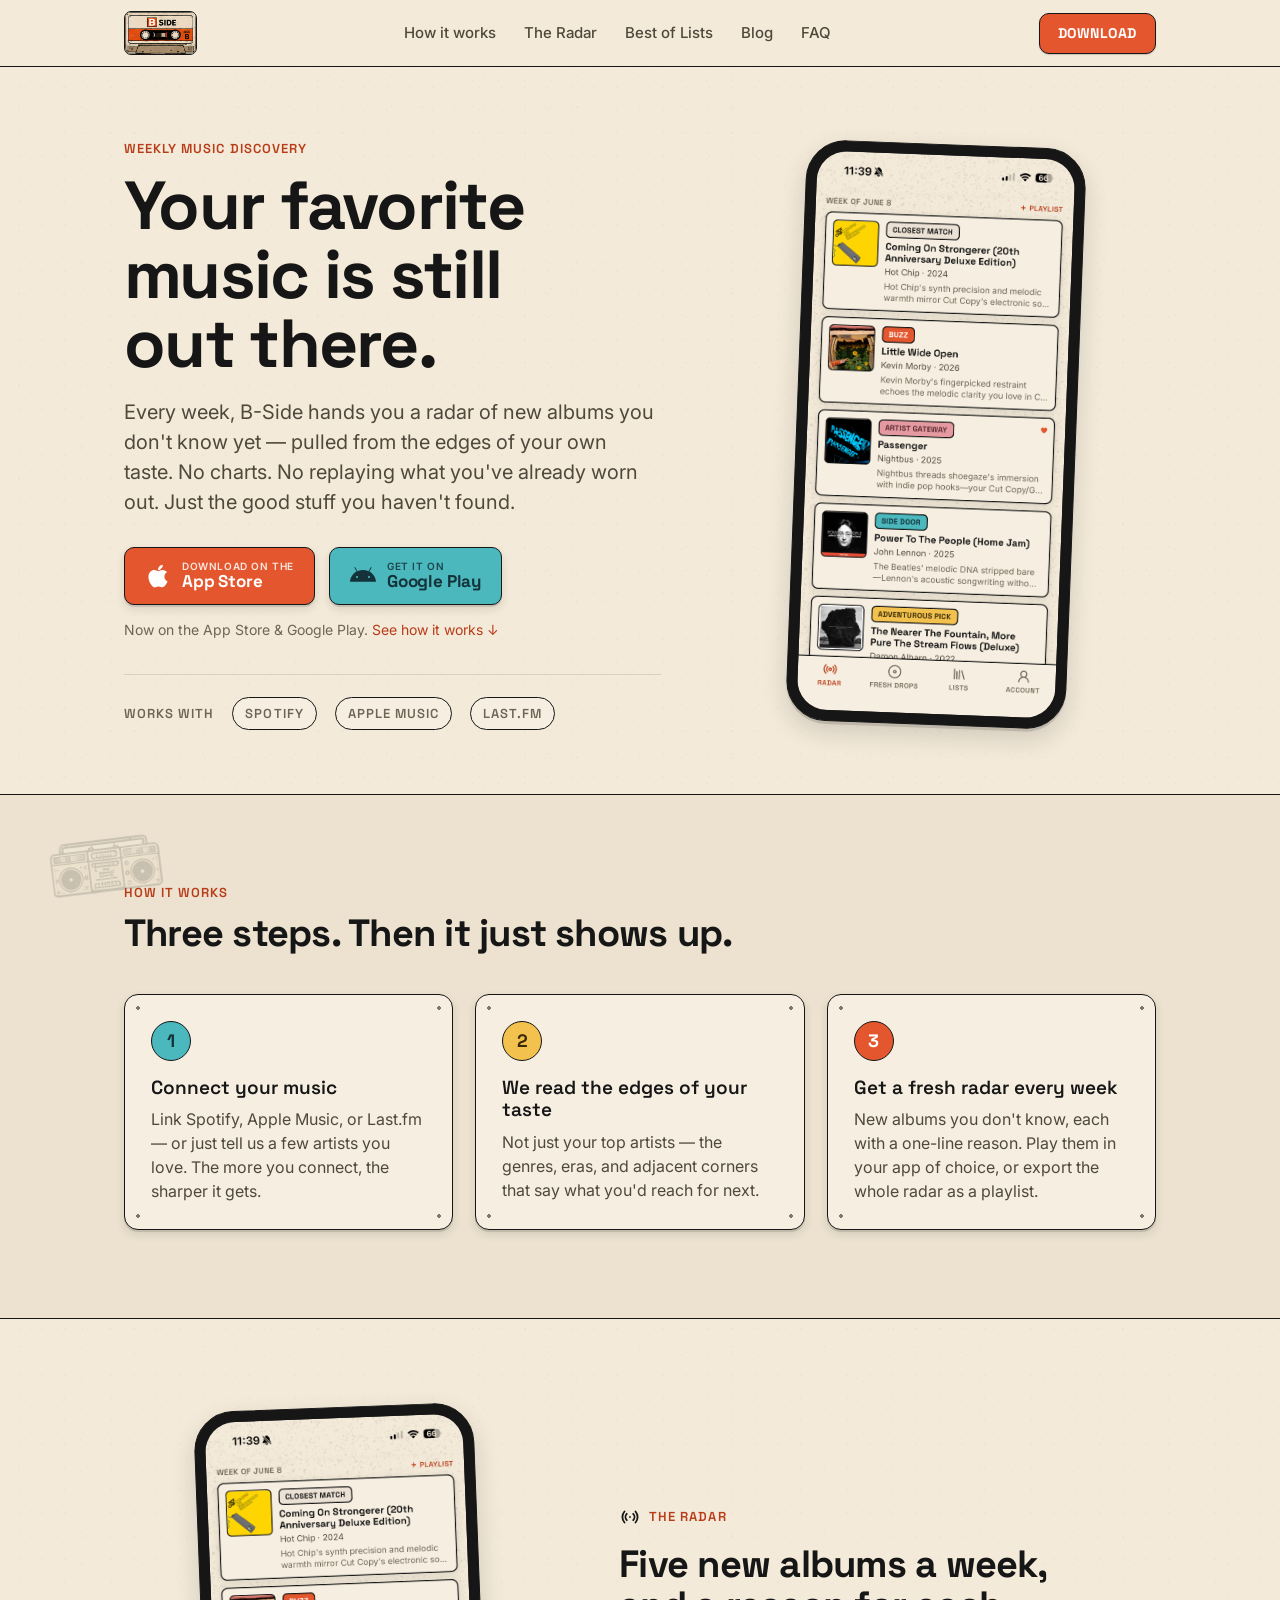
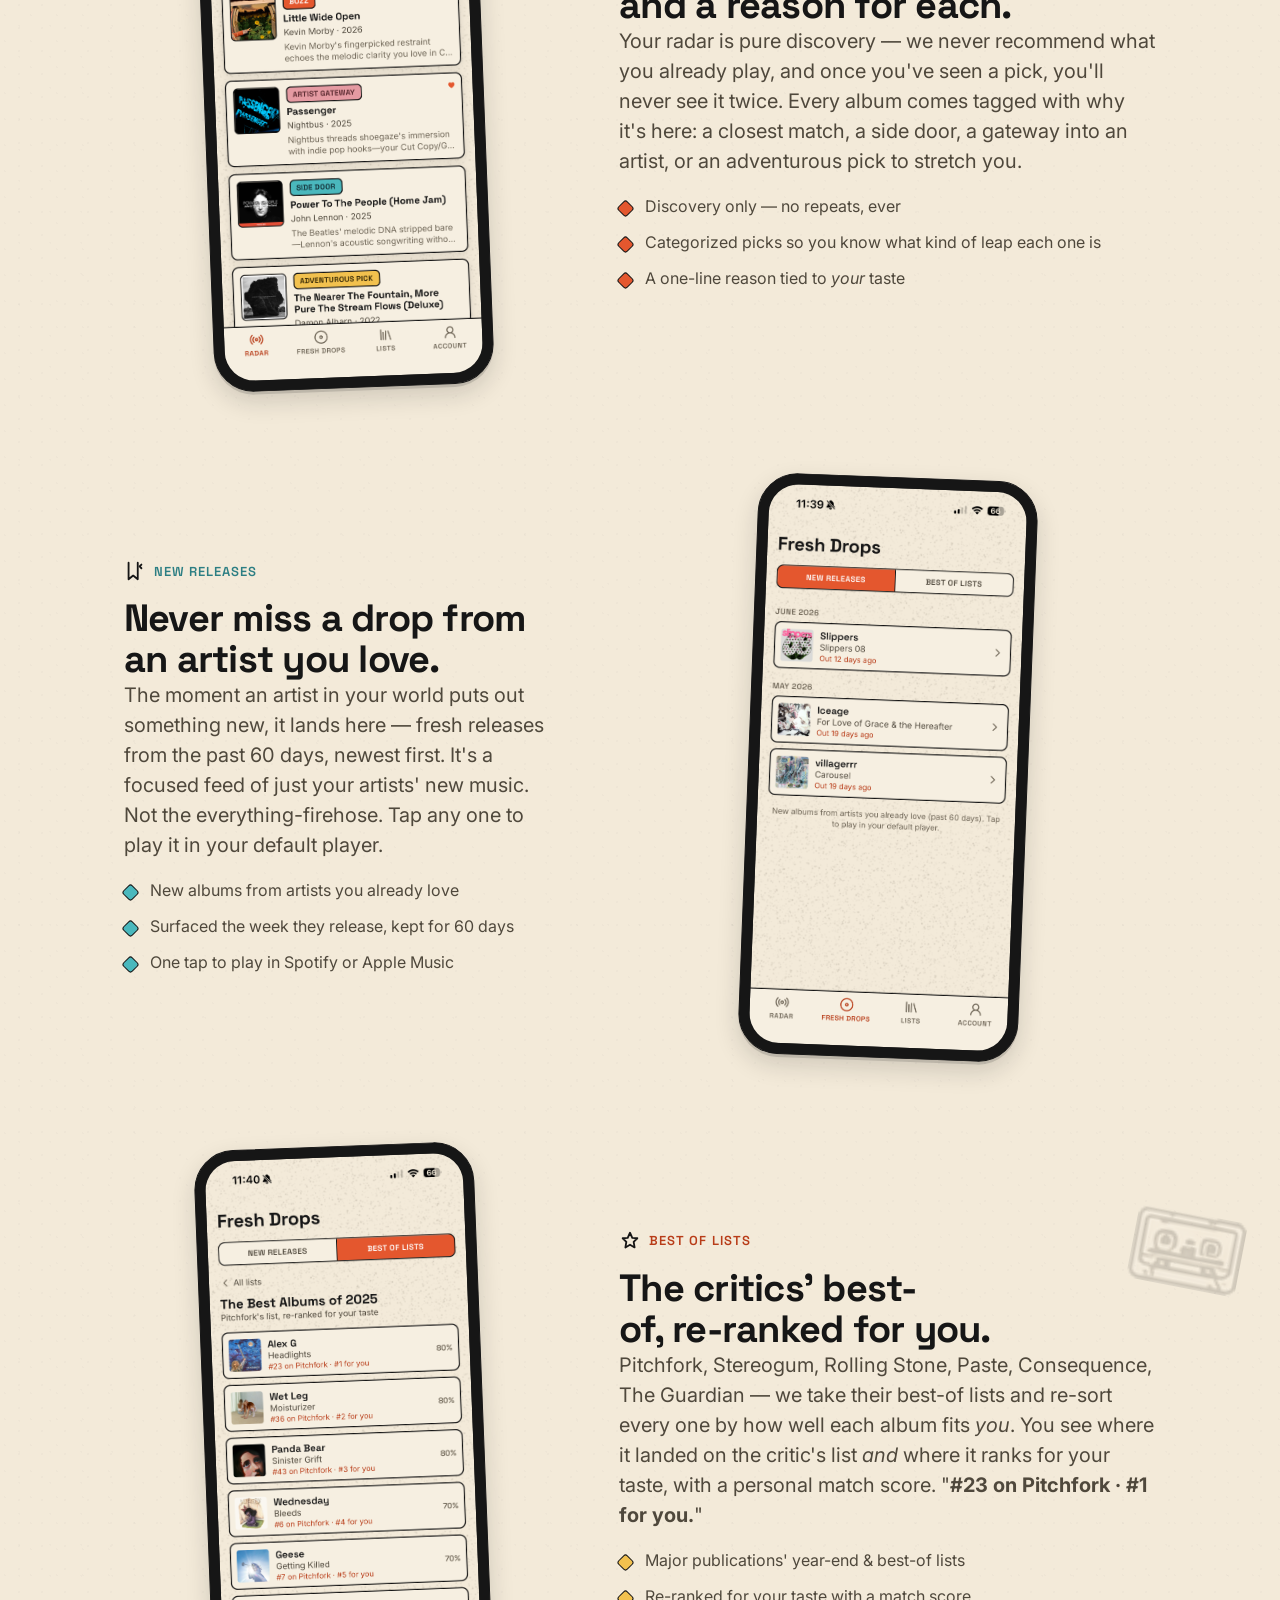
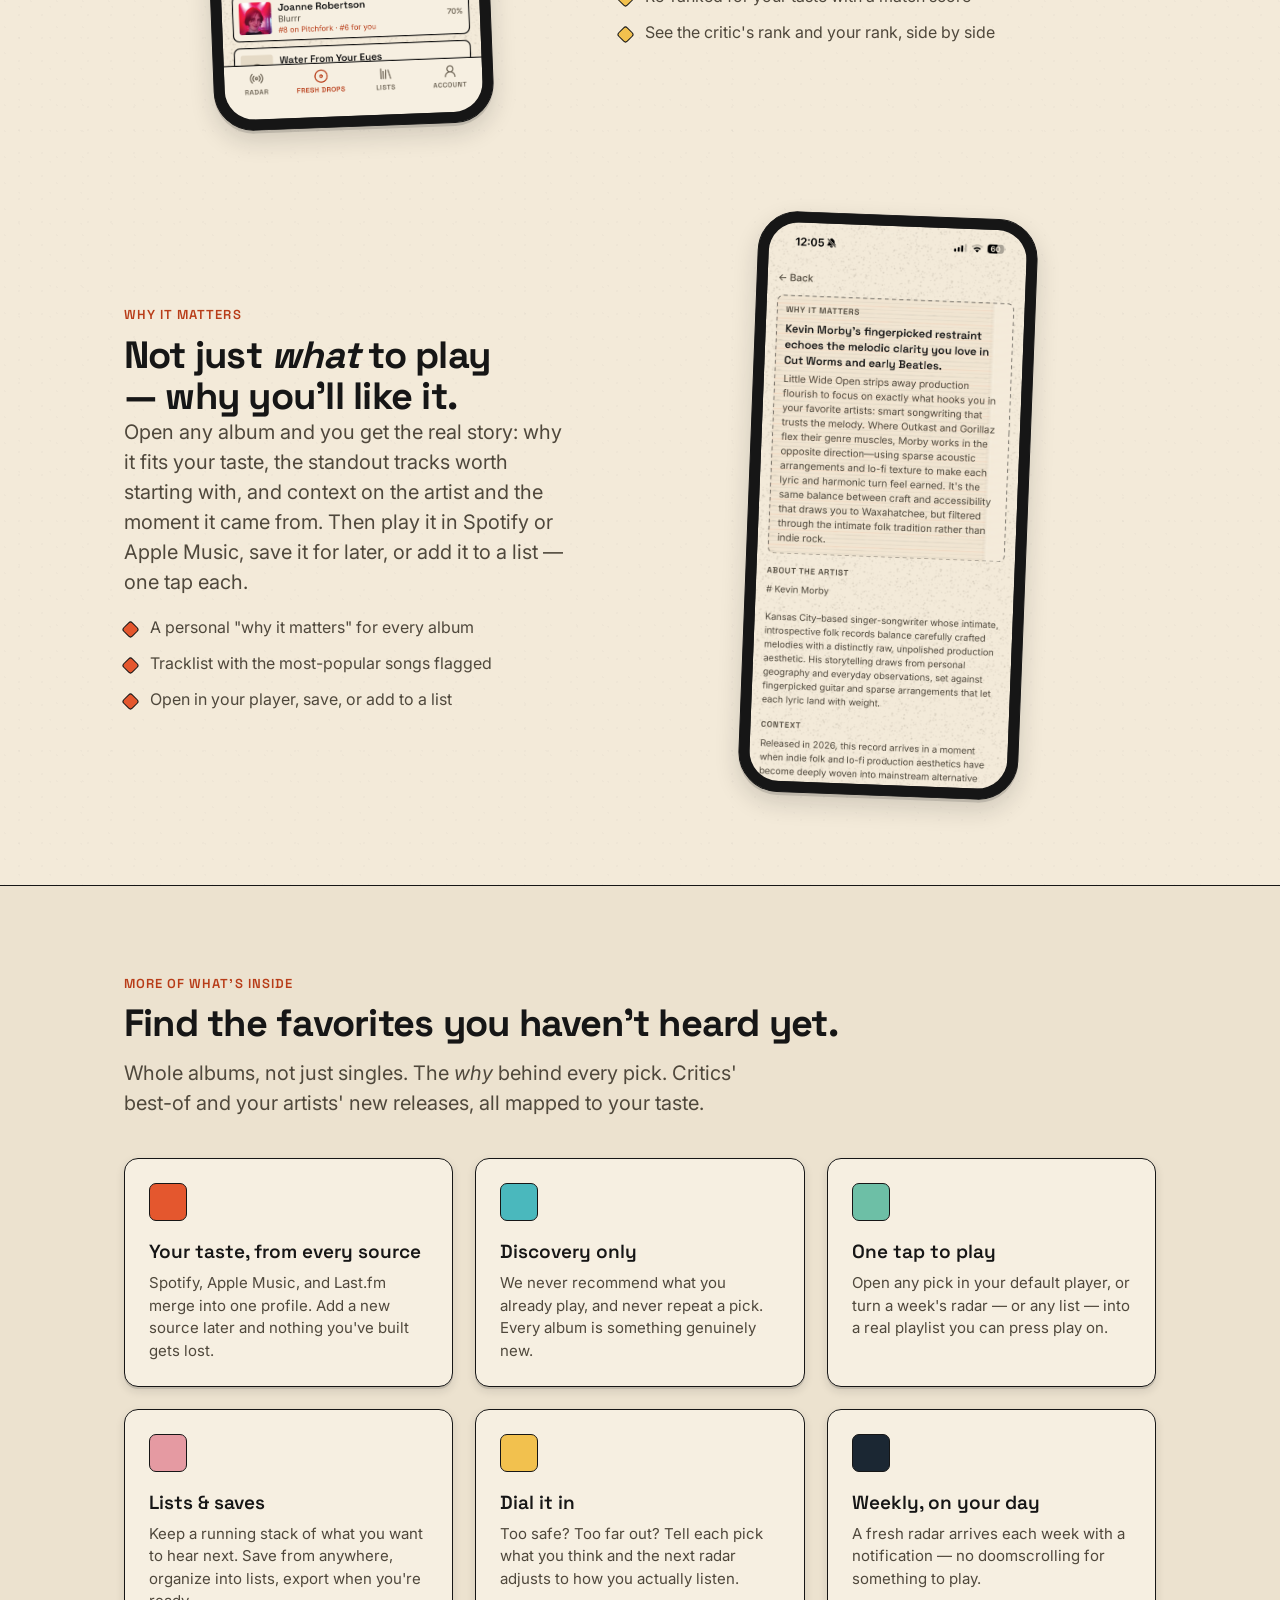
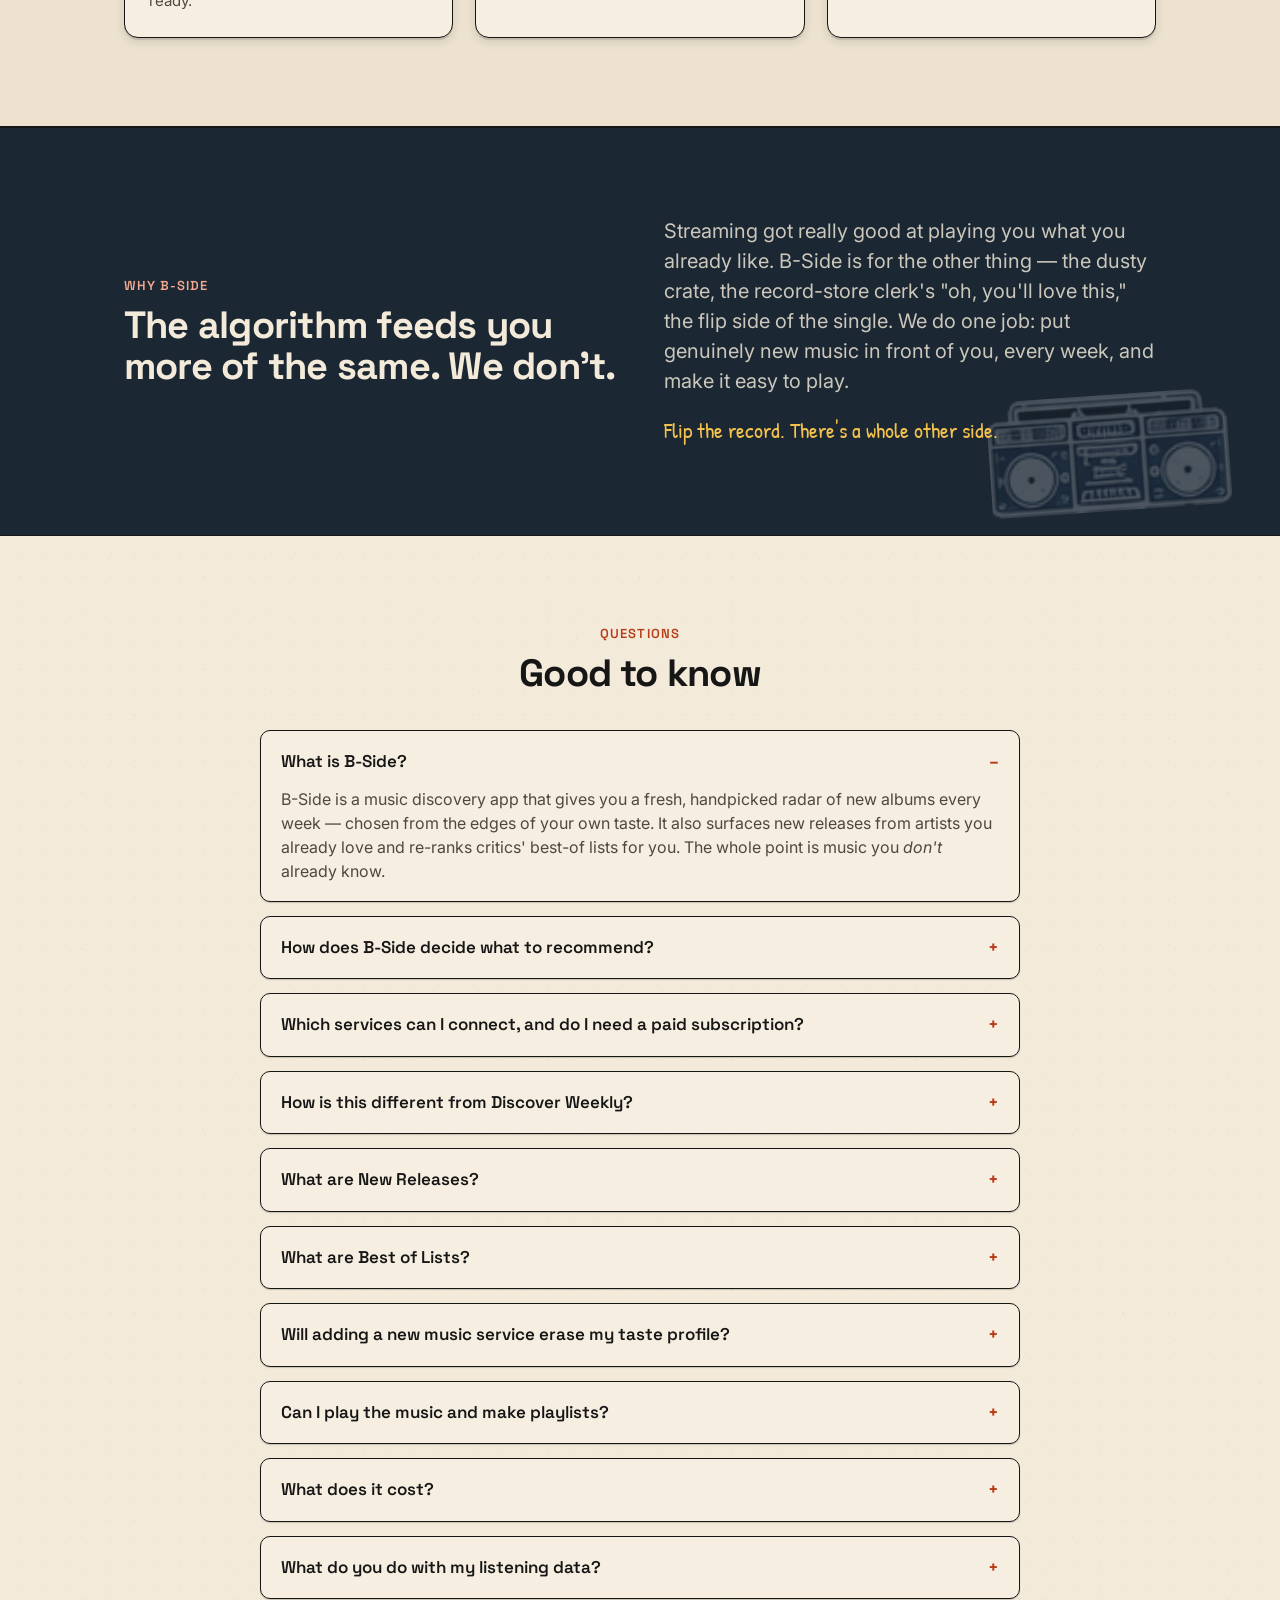
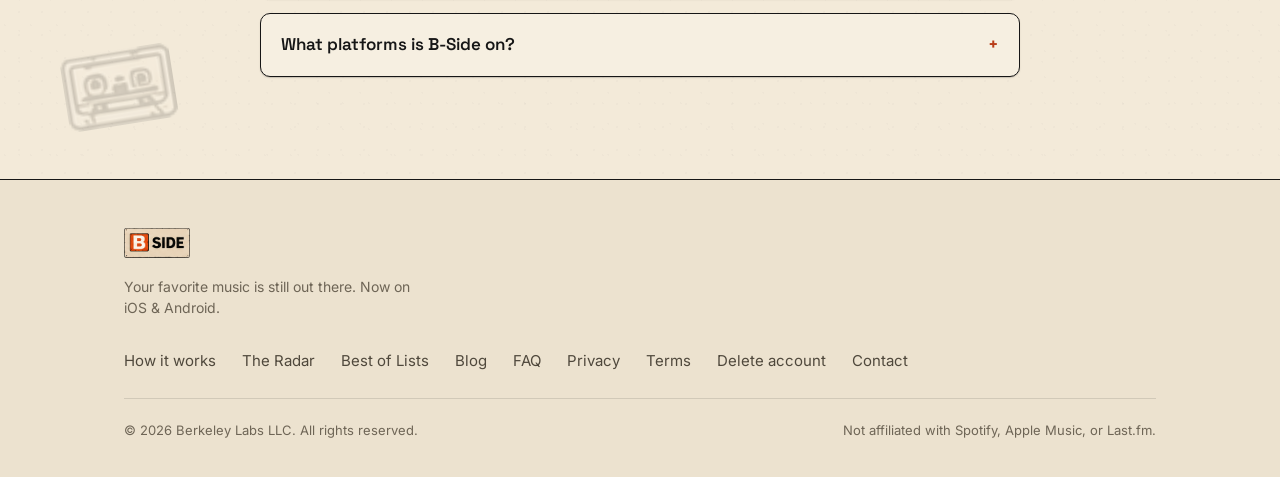
==== commit f07b2674: "Add /blog: 5 music-discovery articles, sitemap, and consistent nav/footer across all pages" ====
--- a/index.html
+++ b/index.html
@@ -72,6 +72,7 @@
         <a href="#how">How it works</a>
         <a href="#radar">The Radar</a>
         <a href="#best-of">Best of Lists</a>
+        <a href="/blog">Blog</a>
         <a href="#faq">FAQ</a>
       </nav>
       <a class="btn btn--primary nav__download" id="navDownload" href="#get-the-app">Download</a>
@@ -345,9 +346,11 @@
           <a href="#how">How it works</a>
           <a href="#radar">The Radar</a>
           <a href="#best-of">Best of Lists</a>
+          <a href="/blog">Blog</a>
           <a href="#faq">FAQ</a>
           <a href="privacy.html">Privacy</a>
           <a href="terms.html">Terms</a>
+          <a href="delete-account.html">Delete account</a>
           <a href="mailto:hello@trybside.com">Contact</a>
         </div>
       </div>
